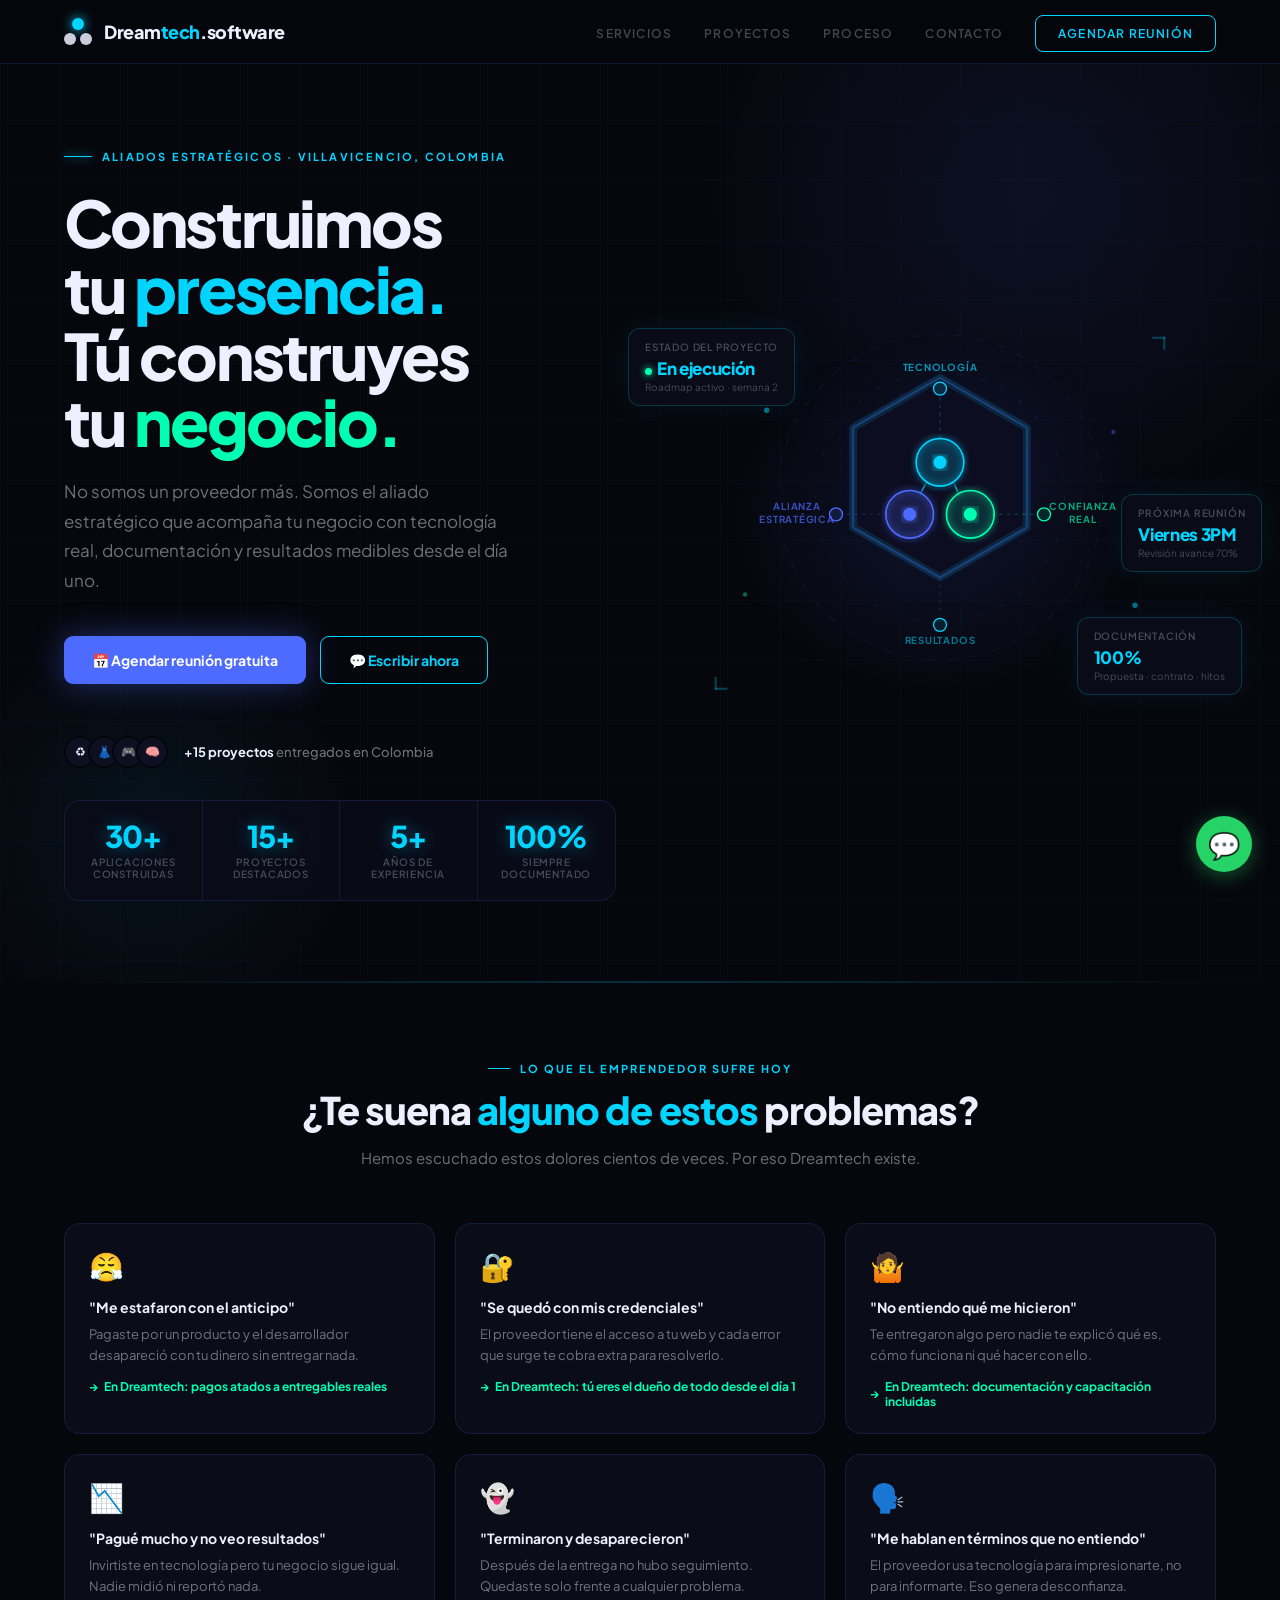
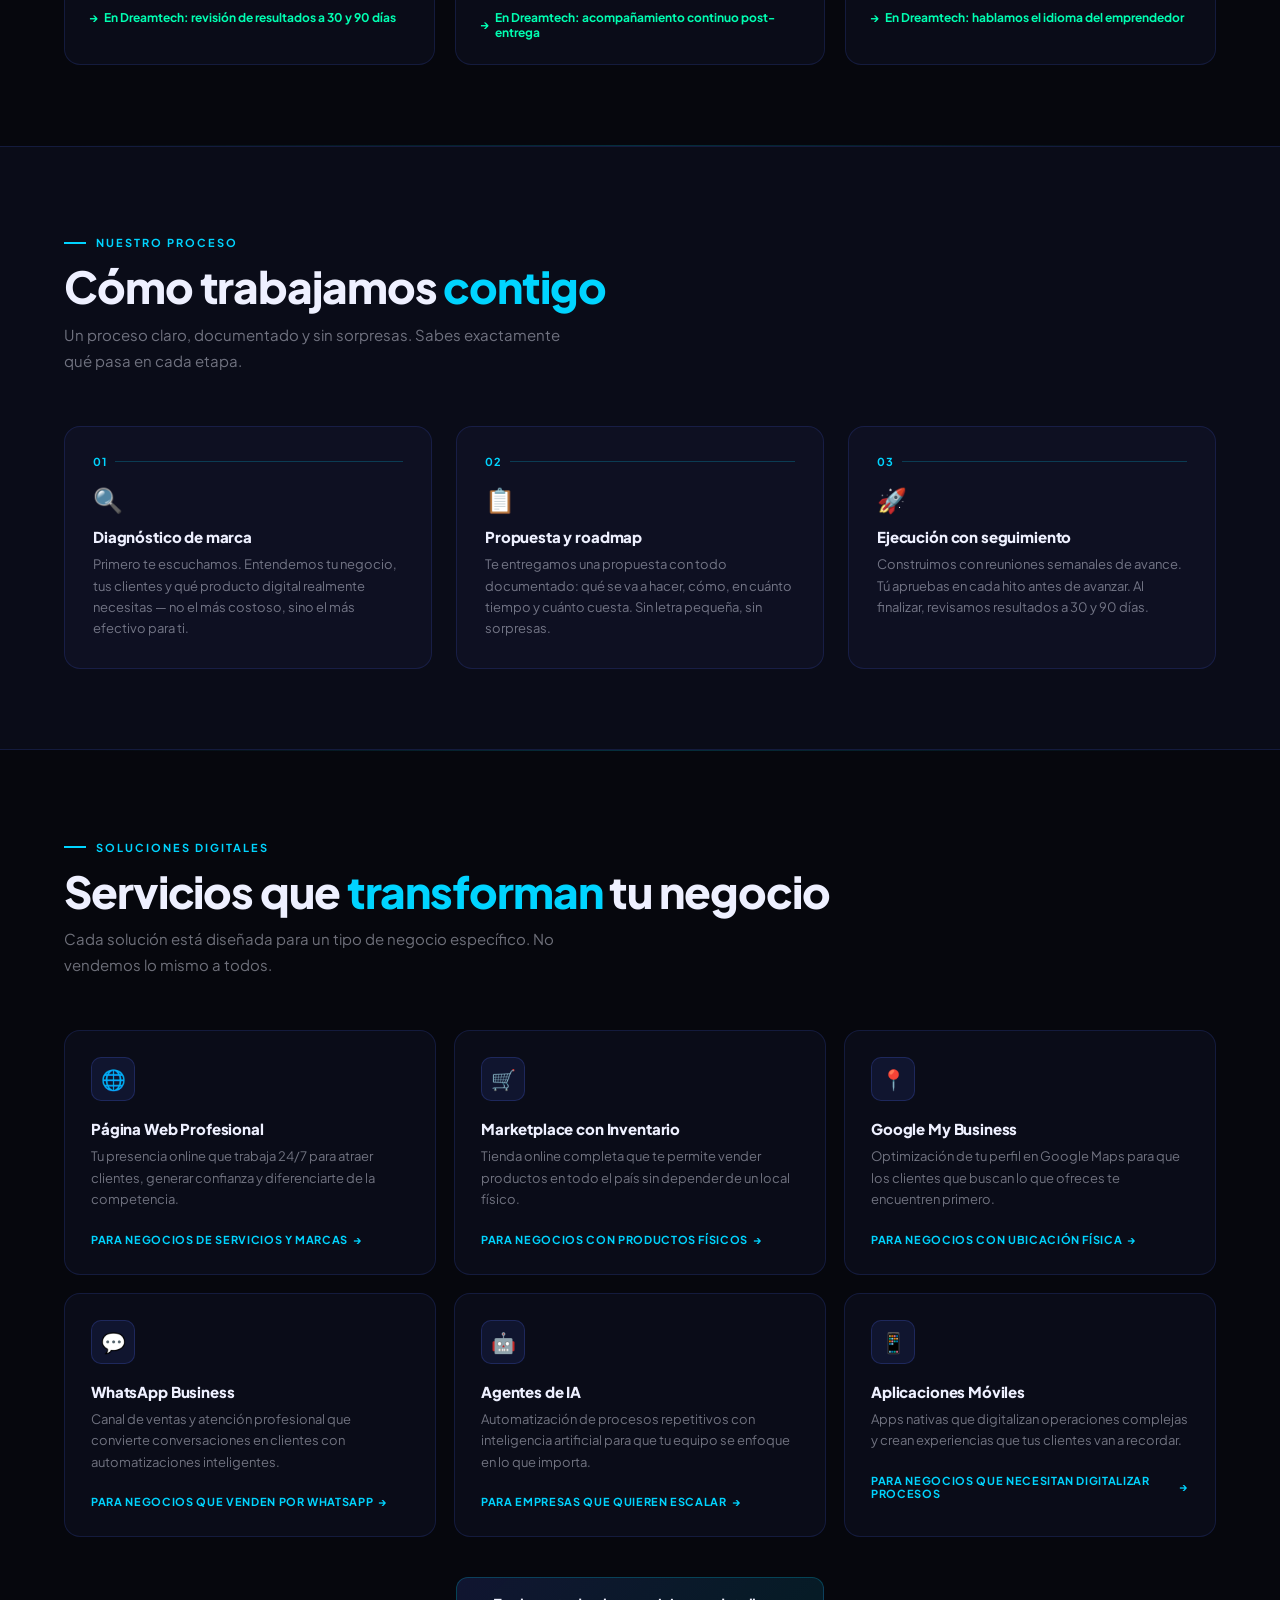
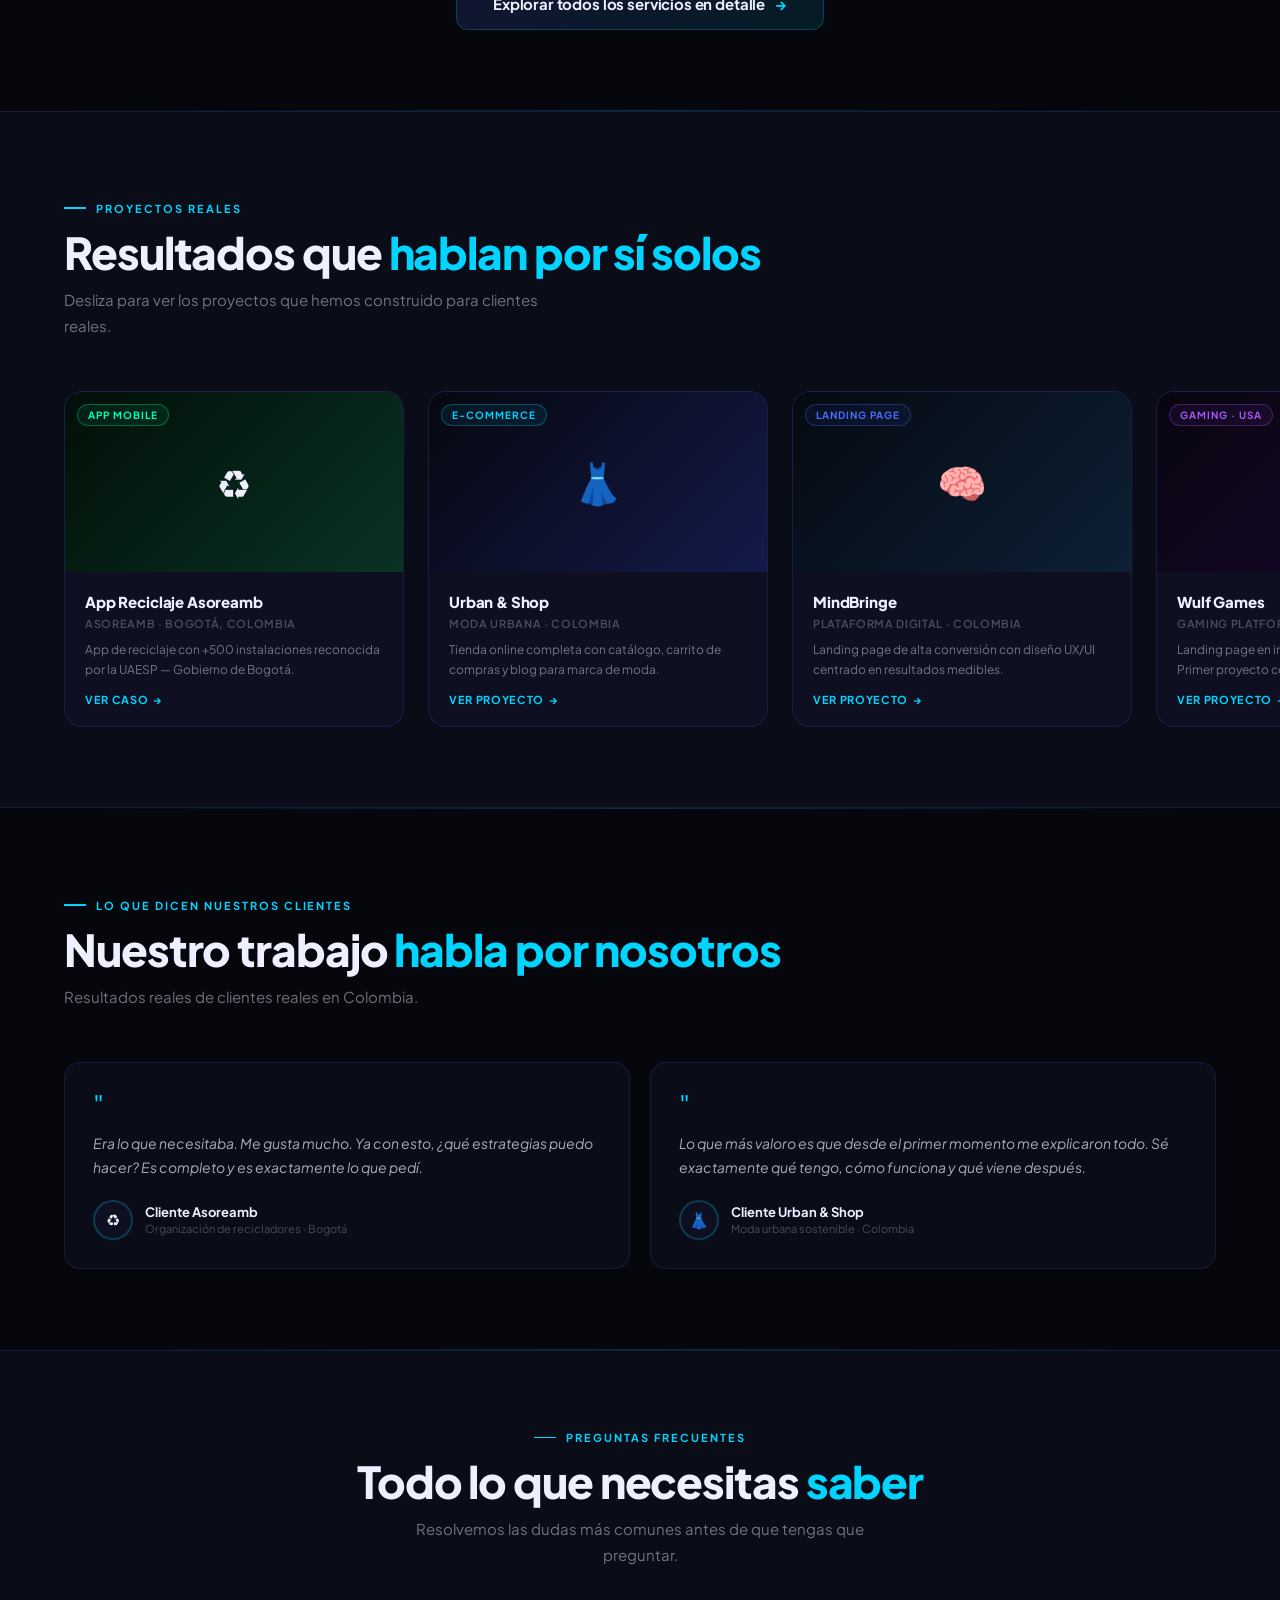
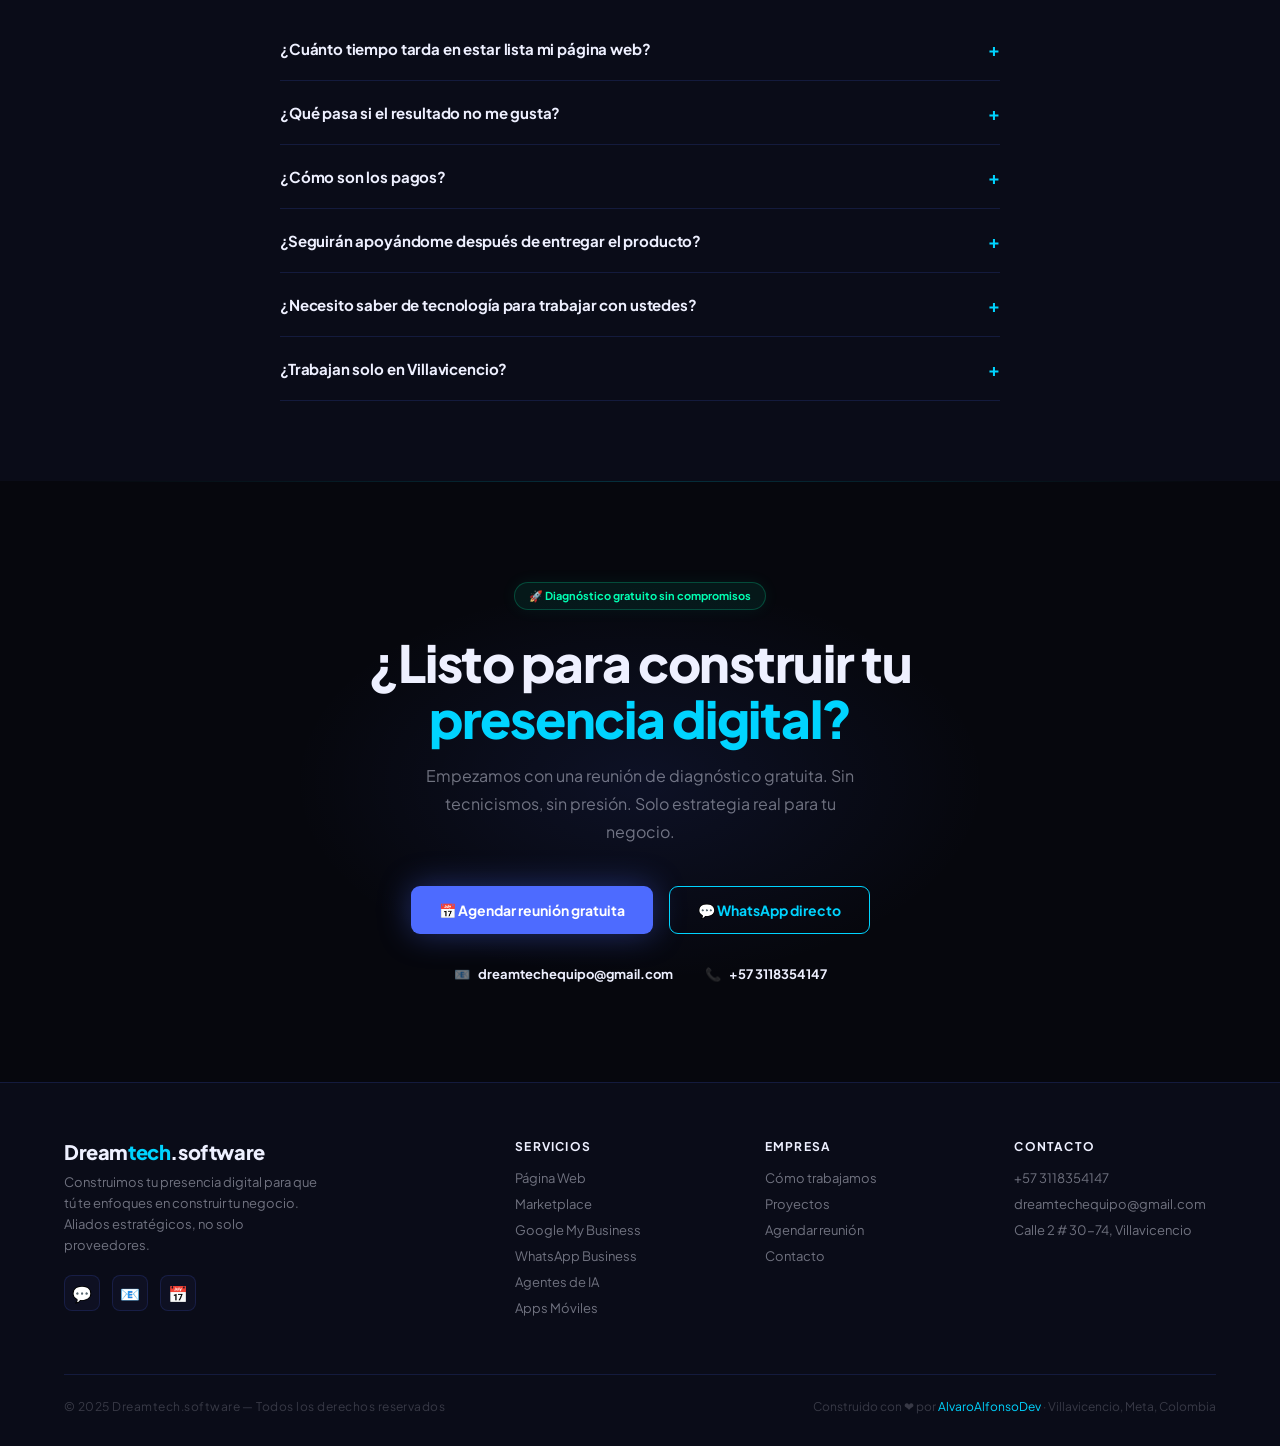
==== index.html @ 70c8c479 "actualizo js" ====
<!DOCTYPE html>
<html lang="es">
<head>
  <script>(function(w,d,s,l,i){w[l]=w[l]||[];w[l].push({'gtm.start':
new Date().getTime(),event:'gtm.js'});var f=d.getElementsByTagName(s)[0],
j=d.createElement(s),dl=l!='dataLayer'?'&l='+l:'';j.async=true;j.src=
'https://www.googletagmanager.com/gtm.js?id='+i+dl;f.parentNode.insertBefore(j,f);
})(window,document,'script','dataLayer','GTM-PSJMBLNF');</script>
<!-- End Google Tag Manager -->
<meta charset="UTF-8">
<meta name="viewport" content="width=device-width, initial-scale=1.0">
<title>Servicios — Dreamtech.software | Soluciones Digitales para Emprendedores</title>
<meta name="description" content="Conoce todos los servicios digitales de Dreamtech.software: páginas web, marketplaces, Google My Business, WhatsApp Business, agentes de IA y apps móviles. Soluciones reales para emprendedores colombianos.">
<meta name="keywords" content="servicios digitales Colombia, página web profesional, marketplace Colombia, Google My Business Villavicencio, WhatsApp Business, agente de inteligencia artificial, app móvil Colombia">
<meta name="robots" content="index, follow">
<link rel="canonical" href="https://Dreamtech.software/servicios">
<link rel="icon" type="image/png" href="/Images/Icono.png">
<link rel="apple-touch-icon" href="/Images/Icono.png">
<script type="application/ld+json">
<meta charset="UTF-8">
<meta name="viewport" content="width=device-width, initial-scale=1.0">
<title>Dreamtech.software — Construimos tu presencia digital. Tú construyes tu negocio.</title>
<meta name="description" content="Dreamtech.software es tu aliado estratégico en tecnología. Construimos páginas web, marketplaces, apps y soluciones digitales para emprendedores colombianos con documentación, seguimiento y resultados reales.">
<meta name="keywords" content="diseño web Villavicencio, agencia digital Colombia, página web emprendedores, marketplace Colombia, Google My Business, WhatsApp Business, desarrollo de software, Dreamtech">
<meta name="author" content="Álvaro Andrés Alfonso Rodríguez — AlvaroAlfonsoDev">
<meta name="robots" content="index, follow">
<meta property="og:title" content="Dreamtech.software Tu aliado digital en Colombia">
<meta property="og:description" content="Construimos presencias digitales reales para emprendedores. Páginas web, marketplaces, apps móviles y más. Con documentación, seguimiento y resultados medibles.">
<meta property="og:type" content="website">
<meta property="og:url" content="https://dreamtech.software">
<meta name="twitter:card" content="summary_large_image">
<link rel="canonical" href="https://dreamtech.spftware">

<!-- Schema.org structured data for AI/SEO -->
<script type="application/ld+json">
{
  "@context": "https://schema.org",
  "@type": "LocalBusiness",
  "name": "Dreamtech.software",
  "description": "Consultora tecnológica especializada en soluciones digitales integrales para emprendedores. Aliados estratégicos que acompañan cada proyecto con documentación, seguimiento y resultados medibles.",
  "url": "https://dreamtech.software",
  "telephone": "+573118354147",
  "email": "dreamtechequipo@gmail.com",
  "address": {
    "@type": "PostalAddress",
    "streetAddress": "Calle 2 # 30-74",
    "addressLocality": "Villavicencio",
    "addressRegion": "Meta",
    "addressCountry": "CO"
  },
  "founder": {
    "@type": "Person",
    "name": "Álvaro Andrés Alfonso Rodríguez",
    "jobTitle": "Founder & Software Engineer",
    "sameAs": "https://github.com/AlvaroAlfonsoDev"
  },
  "serviceArea": {"@type": "Country", "name": "Colombia"},
  "hasOfferCatalog": {
    "@type": "OfferCatalog",
    "name": "Servicios Digitales Dreamtech",
    "itemListElement": [
      {"@type": "Offer", "itemOffered": {"@type": "Service", "name": "Página Web Profesional"}},
      {"@type": "Offer", "itemOffered": {"@type": "Service", "name": "Marketplace con Inventario"}},
      {"@type": "Offer", "itemOffered": {"@type": "Service", "name": "Google My Business"}},
      {"@type": "Offer", "itemOffered": {"@type": "Service", "name": "WhatsApp Business"}},
      {"@type": "Offer", "itemOffered": {"@type": "Service", "name": "Agentes de Inteligencia Artificial"}},
      {"@type": "Offer", "itemOffered": {"@type": "Service", "name": "Aplicaciones Móviles"}}
    ]
  }
}
</script>

<link href="https://fonts.googleapis.com/css2?family=Plus+Jakarta+Sans:wght@300;400;500;600;700;800&display=swap" rel="stylesheet">
<style>
:root {
  --bg: #06070D;
  --bg2: #0A0C18;
  --bg3: #0E1022;
  --blue: #4D6BFF;
  --cyan: #00D4FF;
  --green: #00FFB2;
  --white: #EEF0FF;
  --gray: rgba(238,240,255,0.45);
  --gray2: rgba(238,240,255,0.28);
  --border: rgba(77,107,255,0.16);
  --border-c: rgba(0,212,255,0.22);
}
*,*::before,*::after{box-sizing:border-box;margin:0;padding:0;}
html{scroll-behavior:smooth;}
body{font-family:'Plus Jakarta Sans',sans-serif;background:var(--bg);color:var(--white);overflow-x:hidden;}

/* ── NAV ── */
nav{position:fixed;top:0;left:0;right:0;z-index:200;padding:18px 64px;display:flex;align-items:center;justify-content:space-between;background:rgba(6,7,13,0.92);backdrop-filter:blur(24px);border-bottom:1px solid var(--border);transition:padding 0.3s;}
nav.scrolled{padding:12px 64px;}
.logo{display:flex;align-items:center;gap:12px;text-decoration:none;}
.logo-sym{display:flex;flex-direction:column;align-items:center;gap:3px;}
.ld{width:12px;height:12px;border-radius:50%;}
.ld-t{background:var(--cyan);box-shadow:0 0 12px var(--cyan);}
.ld-r{display:flex;gap:4px;}
.ld-b{background:rgba(238,240,255,0.85);}
.logo-name{font-size:18px;font-weight:800;color:var(--white);letter-spacing:-0.025em;}
.logo-name span{color:var(--cyan);}
.nav-links{display:flex;align-items:center;gap:32px;list-style:none;}
.nav-links a{font-size:12px;font-weight:600;color:var(--gray2);text-decoration:none;letter-spacing:0.1em;text-transform:uppercase;transition:color 0.2s;}
.nav-links a:hover{color:var(--cyan);}
.nav-cta{background:transparent;border:1.5px solid var(--cyan);color:var(--cyan)!important;padding:10px 22px;border-radius:8px;font-weight:700;font-size:12px;letter-spacing:0.06em;transition:background 0.2s,box-shadow 0.2s;}
.nav-cta:hover{background:rgba(0,212,255,0.08)!important;box-shadow:0 0 22px rgba(0,212,255,0.2);}
.nav-mobile{display:none;background:transparent;border:none;cursor:pointer;padding:4px;}
.nav-mobile span{display:block;width:22px;height:2px;background:var(--white);margin:5px 0;transition:all 0.3s;}

/* ── HERO ── */
.hero{min-height:100vh;display:grid;grid-template-columns:1fr 1fr;align-items:center;gap:48px;padding:140px 64px 80px;position:relative;overflow:hidden;}
.hero-grid{position:absolute;inset:0;background-image:linear-gradient(rgba(77,107,255,0.03) 1px,transparent 1px),linear-gradient(90deg,rgba(77,107,255,0.03) 1px,transparent 1px);background-size:60px 60px;pointer-events:none;}
.hero-g1{position:absolute;width:800px;height:800px;background:radial-gradient(circle,rgba(77,107,255,0.09) 0%,transparent 60%);top:-200px;right:-150px;pointer-events:none;}
.hero-g2{position:absolute;width:500px;height:500px;background:radial-gradient(circle,rgba(0,212,255,0.06) 0%,transparent 60%);bottom:-100px;left:-100px;pointer-events:none;}

.hero-left{position:relative;opacity:0;animation:fadeUp 0.8s ease forwards 0.2s;}
.eyebrow{display:inline-flex;align-items:center;gap:10px;font-size:11px;font-weight:700;letter-spacing:0.2em;text-transform:uppercase;color:var(--cyan);margin-bottom:26px;}
.eyebrow::before{content:'';width:28px;height:1.5px;background:var(--cyan);box-shadow:0 0 8px var(--cyan);}
.hero-title{font-size:clamp(40px,5vw,70px);font-weight:800;line-height:1.04;letter-spacing:-0.035em;margin-bottom:22px;}
.hero-title .tc{color:var(--cyan);}
.hero-title .tg{color:var(--green);}
.hero-sub{font-size:17px;font-weight:400;color:var(--gray);line-height:1.75;margin-bottom:40px;max-width:460px;}
.hero-actions{display:flex;gap:14px;margin-bottom:52px;flex-wrap:wrap;}
.btn-p{display:inline-flex;align-items:center;gap:8px;background:var(--blue);color:#fff;font-size:14px;font-weight:700;padding:14px 28px;border-radius:9px;text-decoration:none;box-shadow:0 0 32px rgba(77,107,255,0.38);transition:transform 0.2s,box-shadow 0.2s;}
.btn-p:hover{transform:translateY(-2px);box-shadow:0 0 52px rgba(77,107,255,0.55);}
.btn-g{display:inline-flex;align-items:center;gap:8px;background:transparent;color:var(--cyan);font-size:14px;font-weight:700;padding:14px 28px;border-radius:9px;border:1.5px solid var(--cyan);text-decoration:none;transition:transform 0.2s,background 0.2s,box-shadow 0.2s;}
.btn-g:hover{transform:translateY(-2px);background:rgba(0,212,255,0.07);box-shadow:0 0 28px rgba(0,212,255,0.16);}

.hero-trust{display:flex;align-items:center;gap:16px;opacity:0;animation:fadeUp 0.8s ease forwards 1s;}
.trust-avatars{display:flex;}
.ta{width:32px;height:32px;border-radius:50%;border:2px solid var(--bg);background:var(--bg3);display:flex;align-items:center;justify-content:center;font-size:12px;margin-left:-8px;}
.ta:first-child{margin-left:0;}
.trust-text{font-size:13px;color:var(--gray);font-weight:500;}
.trust-text strong{color:var(--white);font-weight:700;}

/* HERO VISUAL */
.hero-right{position:relative;opacity:0;animation:fadeUp 0.8s ease forwards 0.5s;display:flex;align-items:center;justify-content:center;}
.hv-wrap{position:relative;width:100%;max-width:520px;}
.hv-svg{width:100%;height:auto;}

/* Float cards */
.fc{position:absolute;background:rgba(10,12,24,0.95);border:1px solid var(--border-c);border-radius:12px;padding:12px 16px;backdrop-filter:blur(16px);box-shadow:0 0 30px rgba(0,212,255,0.07);}
.fc1{top:6%;left:-10%;animation:floatY 4s ease-in-out infinite;}
.fc2{bottom:10%;right:-8%;animation:floatY 4s ease-in-out infinite 2s;}
.fc3{top:44%;right:-12%;animation:floatY 3.5s ease-in-out infinite 1s;}
.fc-lbl{font-size:10px;font-weight:600;color:var(--gray2);letter-spacing:0.08em;text-transform:uppercase;margin-bottom:4px;}
.fc-val{font-size:17px;font-weight:800;color:var(--cyan);letter-spacing:-0.02em;}
.fc-sub{font-size:10px;color:var(--gray2);margin-top:2px;}
.fc-dot{width:7px;height:7px;border-radius:50%;background:var(--green);box-shadow:0 0 7px var(--green);display:inline-block;margin-right:5px;}

/* STATS */
.hero-stats{display:grid;grid-template-columns:repeat(4,1fr);gap:0;border:1px solid var(--border);border-radius:16px;background:rgba(10,12,24,0.9);backdrop-filter:blur(12px);overflow:hidden;opacity:0;animation:fadeUp 0.8s ease forwards 0.9s;margin-top:0;}
.stat{padding:20px 16px;border-right:1px solid var(--border);text-align:center;}
.stat:last-child{border-right:none;}
.stat-n{font-size:30px;font-weight:800;color:var(--cyan);line-height:1;text-shadow:0 0 18px rgba(0,212,255,0.42);letter-spacing:-0.03em;}
.stat-l{font-size:10px;font-weight:600;color:var(--gray2);text-transform:uppercase;letter-spacing:0.08em;margin-top:5px;}

/* ── PAIN SECTION ── */
.pain-sec{padding:80px 64px;position:relative;}
.pain-sec::before{content:'';position:absolute;left:0;right:0;top:0;height:1px;background:linear-gradient(90deg,transparent,rgba(0,212,255,0.2),transparent);}
.pain-title{font-size:clamp(22px,3vw,38px);font-weight:800;letter-spacing:-0.025em;line-height:1.1;margin-bottom:14px;text-align:center;}
.pain-title span{color:var(--cyan);}
.pain-sub{font-size:15px;color:var(--gray);text-align:center;max-width:560px;margin:0 auto 52px;line-height:1.75;}
.pain-grid{display:grid;grid-template-columns:repeat(3,1fr);gap:20px;}
.pain-card{background:var(--bg2);border:1px solid var(--border);border-radius:16px;padding:24px;position:relative;overflow:hidden;transition:border-color 0.3s,transform 0.2s;}
.pain-card:hover{border-color:rgba(0,212,255,0.3);transform:translateY(-3px);}
.pain-card::before{content:'';position:absolute;top:0;left:0;right:0;height:2px;background:linear-gradient(90deg,transparent,var(--cyan),transparent);opacity:0;transition:opacity 0.3s;}
.pain-card:hover::before{opacity:1;}
.pain-icon{font-size:28px;margin-bottom:14px;}
.pain-card-title{font-size:14px;font-weight:700;color:var(--white);margin-bottom:8px;}
.pain-card-desc{font-size:13px;color:var(--gray);line-height:1.65;}
.pain-card-fix{font-size:12px;font-weight:700;color:var(--green);margin-top:12px;display:flex;align-items:center;gap:6px;}
.pain-card-fix::before{content:'→';}

/* ── HOW WE WORK ── */
.how-sec{padding:80px 64px;background:var(--bg2);border-top:1px solid var(--border);border-bottom:1px solid var(--border);}
.sec-eyebrow{display:inline-flex;align-items:center;gap:10px;font-size:11px;font-weight:700;letter-spacing:0.18em;text-transform:uppercase;color:var(--cyan);margin-bottom:14px;}
.sec-eyebrow::before{content:'';width:22px;height:1.5px;background:var(--cyan);}
.sec-title{font-size:clamp(24px,3.5vw,44px);font-weight:800;letter-spacing:-0.025em;line-height:1.05;margin-bottom:12px;}
.sec-title span{color:var(--cyan);}
.sec-desc{font-size:15px;font-weight:400;color:var(--gray);max-width:500px;line-height:1.75;margin-bottom:52px;}
.steps{display:grid;grid-template-columns:repeat(3,1fr);gap:24px;}
.step{position:relative;padding:28px;background:var(--bg3);border:1px solid var(--border);border-radius:16px;transition:border-color 0.3s,transform 0.2s;}
.step:hover{border-color:var(--border-c);transform:translateY(-3px);}
.step-num{font-size:11px;font-weight:700;color:var(--cyan);letter-spacing:0.1em;margin-bottom:16px;display:flex;align-items:center;gap:8px;}
.step-num::after{content:'';flex:1;height:1px;background:var(--border-c);}
.step-icon{font-size:24px;margin-bottom:12px;}
.step-title{font-size:15px;font-weight:800;color:var(--white);margin-bottom:8px;letter-spacing:-0.01em;}
.step-desc{font-size:13px;color:var(--gray);line-height:1.65;}
.step-connector{display:none;}

/* ── SERVICES PREVIEW ── */
.svc-sec{padding:80px 64px;}
.svc-grid{display:grid;grid-template-columns:repeat(3,1fr);gap:18px;margin-bottom:40px;}
.svc-card{background:var(--bg2);border:1px solid var(--border);border-radius:16px;padding:26px;transition:border-color 0.3s,box-shadow 0.3s,transform 0.2s;position:relative;overflow:hidden;cursor:pointer;}
.svc-card::before{content:'';position:absolute;top:0;left:0;right:0;height:2px;background:linear-gradient(90deg,transparent,var(--cyan),transparent);opacity:0;transition:opacity 0.3s;}
.svc-card:hover{border-color:rgba(0,212,255,0.28);box-shadow:0 0 36px rgba(0,212,255,0.05);transform:translateY(-4px);}
.svc-card:hover::before{opacity:1;}
.svc-icon{width:44px;height:44px;background:rgba(77,107,255,0.1);border:1px solid rgba(77,107,255,0.22);border-radius:10px;display:flex;align-items:center;justify-content:center;font-size:20px;margin-bottom:18px;}
.svc-name{font-size:15px;font-weight:800;color:var(--white);margin-bottom:8px;letter-spacing:-0.01em;}
.svc-desc{font-size:13px;font-weight:400;color:var(--gray);line-height:1.65;margin-bottom:16px;}
.svc-tag{display:inline-flex;align-items:center;gap:5px;font-size:11px;font-weight:700;color:var(--cyan);letter-spacing:0.06em;text-transform:uppercase;}
.svc-tag::after{content:'→';}
.svc-cta-wrap{text-align:center;margin-top:8px;}
.btn-svc-more{display:inline-flex;align-items:center;gap:10px;background:linear-gradient(135deg,rgba(77,107,255,0.15),rgba(0,212,255,0.1));border:1px solid var(--border-c);color:var(--white);font-size:15px;font-weight:700;padding:16px 36px;border-radius:12px;text-decoration:none;transition:transform 0.2s,box-shadow 0.2s,background 0.2s;letter-spacing:-0.01em;}
.btn-svc-more:hover{transform:translateY(-2px);box-shadow:0 0 40px rgba(0,212,255,0.15);background:linear-gradient(135deg,rgba(77,107,255,0.25),rgba(0,212,255,0.18));}
.btn-svc-more span{color:var(--cyan);}

/* ── PROJECTS SLIDER ── */
.proj-sec{padding:80px 64px;overflow:hidden;background:var(--bg2);border-top:1px solid var(--border);border-bottom:1px solid var(--border);}
.slider-wrap{position:relative;overflow:hidden;margin:0 -64px;padding:0 64px;}
.slider-track{display:flex;gap:24px;animation:slide 30s linear infinite;}
.slider-track:hover{animation-play-state:paused;}
.proj-card{flex:0 0 340px;background:var(--bg3);border:1px solid var(--border);border-radius:18px;overflow:hidden;transition:border-color 0.3s,box-shadow 0.3s,transform 0.2s;}
.proj-card:hover{border-color:var(--border-c);box-shadow:0 0 40px rgba(0,212,255,0.06);transform:translateY(-4px);}
.pc-visual{height:180px;display:flex;align-items:center;justify-content:center;padding:24px;position:relative;overflow:hidden;}
.pc-label{position:absolute;top:12px;left:12px;font-size:10px;font-weight:700;letter-spacing:0.1em;text-transform:uppercase;padding:4px 10px;border-radius:20px;border:1px solid;backdrop-filter:blur(8px);}
.pc-body{padding:20px;}
.pc-title{font-size:15px;font-weight:800;color:var(--white);margin-bottom:6px;letter-spacing:-0.01em;}
.pc-client{font-size:11px;font-weight:600;color:var(--gray2);letter-spacing:0.06em;text-transform:uppercase;margin-bottom:10px;}
.pc-desc{font-size:12px;color:var(--gray);line-height:1.6;margin-bottom:14px;}
.pc-link{font-size:11px;font-weight:700;color:var(--cyan);text-decoration:none;letter-spacing:0.06em;text-transform:uppercase;display:flex;align-items:center;gap:5px;}
.pc-link::after{content:'→';}

/* ── TESTIMONIALS ── */
.testi-sec{padding:80px 64px;}
.testi-grid{display:grid;grid-template-columns:repeat(2,1fr);gap:20px;}
.testi-card{background:var(--bg2);border:1px solid var(--border);border-radius:16px;padding:28px;transition:border-color 0.3s;}
.testi-card:hover{border-color:var(--border-c);}
.testi-quote{font-size:28px;color:var(--cyan);margin-bottom:12px;line-height:1;}
.testi-text{font-size:14px;color:rgba(238,240,255,0.7);line-height:1.75;margin-bottom:20px;font-style:italic;}
.testi-author{display:flex;align-items:center;gap:12px;}
.testi-avatar{width:40px;height:40px;border-radius:50%;background:var(--bg3);border:2px solid var(--border-c);display:flex;align-items:center;justify-content:center;font-size:16px;}
.testi-name{font-size:13px;font-weight:700;color:var(--white);}
.testi-role{font-size:11px;color:var(--gray2);margin-top:2px;}

/* ── FAQ ── */
.faq-sec{padding:80px 64px;background:var(--bg2);border-top:1px solid var(--border);}
.faq-list{max-width:720px;margin:0 auto;}
.faq-item{border-bottom:1px solid var(--border);padding:20px 0;}
.faq-q{font-size:15px;font-weight:700;color:var(--white);cursor:pointer;display:flex;justify-content:space-between;align-items:center;gap:16px;letter-spacing:-0.01em;}
.faq-q .faq-icon{font-size:18px;color:var(--cyan);transition:transform 0.3s;flex-shrink:0;}
.faq-a{font-size:14px;color:var(--gray);line-height:1.75;max-height:0;overflow:hidden;transition:max-height 0.4s ease,padding 0.3s;}
.faq-item.open .faq-a{max-height:200px;padding-top:12px;}
.faq-item.open .faq-icon{transform:rotate(45deg);}

/* ── CTA FINAL ── */
.cta-sec{padding:100px 64px;text-align:center;position:relative;overflow:hidden;}
.cta-glow{position:absolute;width:700px;height:400px;background:radial-gradient(ellipse,rgba(77,107,255,0.1) 0%,transparent 70%);top:50%;left:50%;transform:translate(-50%,-50%);pointer-events:none;}
.cta-badge{display:inline-flex;align-items:center;gap:8px;background:rgba(0,255,178,0.07);border:1px solid rgba(0,255,178,0.22);color:var(--green);font-size:11px;font-weight:700;padding:6px 14px;border-radius:20px;margin-bottom:24px;box-shadow:0 0 16px rgba(0,255,178,0.07);}
.cta-title{font-size:clamp(26px,4vw,52px);font-weight:800;line-height:1.1;letter-spacing:-0.025em;color:var(--white);margin-bottom:16px;position:relative;}
.cta-title span{color:var(--cyan);}
.cta-sub{font-size:16px;font-weight:400;color:var(--gray);margin-bottom:40px;max-width:460px;margin-left:auto;margin-right:auto;line-height:1.75;position:relative;}
.cta-btns{display:flex;gap:16px;justify-content:center;flex-wrap:wrap;position:relative;margin-bottom:32px;}
.cta-contact-alts{display:flex;align-items:center;justify-content:center;gap:32px;flex-wrap:wrap;}
.cca{display:flex;align-items:center;gap:8px;font-size:13px;color:var(--gray);text-decoration:none;font-weight:500;transition:color 0.2s;}
.cca:hover{color:var(--cyan);}
.cca span{font-weight:700;color:var(--white);}

/* ── FOOTER ── */
footer{background:var(--bg2);border-top:1px solid var(--border);padding:56px 64px 32px;}
.footer-main{display:grid;grid-template-columns:2fr 1fr 1fr 1fr;gap:48px;margin-bottom:48px;}
.footer-brand-name{font-size:20px;font-weight:800;color:var(--white);letter-spacing:-0.02em;margin-bottom:8px;}
.footer-brand-name span{color:var(--cyan);}
.footer-tagline{font-size:13px;color:var(--gray);line-height:1.6;max-width:260px;margin-bottom:20px;}
.footer-social{display:flex;gap:12px;}
.fsoc{width:36px;height:36px;border-radius:8px;background:var(--bg3);border:1px solid var(--border);display:flex;align-items:center;justify-content:center;font-size:16px;text-decoration:none;transition:border-color 0.2s,box-shadow 0.2s;}
.fsoc:hover{border-color:var(--border-c);box-shadow:0 0 16px rgba(0,212,255,0.1);}
.footer-col-title{font-size:12px;font-weight:700;color:var(--white);letter-spacing:0.1em;text-transform:uppercase;margin-bottom:16px;}
.footer-col a{display:block;font-size:13px;color:var(--gray);text-decoration:none;margin-bottom:10px;transition:color 0.2s;}
.footer-col a:hover{color:var(--cyan);}
.footer-bottom{border-top:1px solid var(--border);padding-top:24px;display:flex;justify-content:space-between;align-items:center;flex-wrap:wrap;gap:12px;}
.footer-copy{font-size:12px;color:rgba(238,240,255,0.2);letter-spacing:0.04em;}
.footer-made{font-size:12px;color:rgba(238,240,255,0.2);}
.footer-made span{color:var(--cyan);}

/* ── DIVIDER ── */
.gdiv{height:1px;background:linear-gradient(90deg,transparent,rgba(0,212,255,0.2),transparent);margin:0 64px;}

/* ── WA FLOAT ── */
.wa-float{position:fixed;bottom:28px;right:28px;z-index:300;width:56px;height:56px;background:#25D366;border-radius:50%;display:flex;align-items:center;justify-content:center;font-size:26px;text-decoration:none;box-shadow:0 4px 20px rgba(37,211,102,0.4);transition:transform 0.2s,box-shadow 0.2s;animation:floatY 3s ease-in-out infinite;}
.wa-float:hover{transform:scale(1.1);box-shadow:0 6px 30px rgba(37,211,102,0.6);}

/* ── ANIMATIONS ── */
@keyframes fadeUp{from{opacity:0;transform:translateY(22px);}to{opacity:1;transform:translateY(0);}}
@keyframes floatY{0%,100%{transform:translateY(0);}50%{transform:translateY(-10px);}}
@keyframes slide{0%{transform:translateX(0);}100%{transform:translateX(calc(-340px * 4 - 24px * 4));}}
@keyframes rotate-slow{from{transform:rotate(0deg);}to{transform:rotate(360deg);}}
@keyframes pulse{0%,100%{opacity:0.4;transform:scale(1);}50%{opacity:0.8;transform:scale(1.05);}}

.reveal{opacity:0;transform:translateY(28px);transition:opacity 0.7s ease,transform 0.7s ease;}
.reveal.visible{opacity:1;transform:translateY(0);}

/* ── MOBILE ── */
@media(max-width:1000px){
  nav{padding:16px 20px;}
  .nav-links{display:none;}
  .nav-mobile{display:block;}
  .hero{grid-template-columns:1fr;padding:110px 20px 60px;gap:40px;}
  .hero-right{display:none;}
  .hero-stats{grid-template-columns:repeat(2,1fr);}
  .pain-grid,.steps,.svc-grid{grid-template-columns:1fr;}
  .testi-grid{grid-template-columns:1fr;}
  .footer-main{grid-template-columns:1fr 1fr;}
  .pain-sec,.how-sec,.svc-sec,.proj-sec,.testi-sec,.faq-sec,.cta-sec{padding:60px 20px;}
  .gdiv{margin:0 20px;}
  .slider-wrap{margin:0 -20px;padding:0 20px;}
  footer{padding:48px 20px 24px;}
  .footer-bottom{flex-direction:column;text-align:center;}
}
</style>
</head>
<body>
   <!-- Google Tag Manager (noscript) -->
<noscript><iframe src="https://www.googletagmanager.com/ns.html?id=GTM-PSJMBLNF"
height="0" width="0" style="display:none;visibility:hidden"></iframe></noscript>
<!-- End Google Tag Manager (noscript) -->

<!-- WA FLOAT -->
<a href="https://wa.link/v4dh9e" target="_blank" class="wa-float" aria-label="Contactar por WhatsApp">💬</a>

<!-- NAV -->
<nav id="nav">
  <a href="#" class="logo">
    <div class="logo-sym">
      <div class="ld ld-t"></div>
      <div class="ld-r"><div class="ld ld-b"></div><div class="ld ld-b"></div></div>
    </div>
    <div class="logo-name">Dream<span>tech</span>.software</div>
  </a>
  <ul class="nav-links">
    <li><a href="#servicios">Servicios</a></li>
    <li><a href="#proyectos">Proyectos</a></li>
    <li><a href="#proceso">Proceso</a></li>
    <li><a href="#contacto">Contacto</a></li>
    <li><a href="https://calendar.app.google/cgQQn2X2xicdRBaF7" target="_blank" class="nav-cta">AGENDAR REUNIÓN</a></li>
  </ul>
  <button class="nav-mobile" id="navMobile" aria-label="Menú">
    <span></span><span></span><span></span>
  </button>
</nav>

<!-- HERO -->
<section class="hero" id="inicio">
  <div class="hero-grid"></div>
  <div class="hero-g1"></div>
  <div class="hero-g2"></div>

  <div class="hero-left">
    <div class="eyebrow">Aliados estratégicos · Villavicencio, Colombia</div>
    <h1 class="hero-title">
      Construimos<br>
      tu <span class="tc">presencia.</span><br>
      Tú construyes<br>
      tu <span class="tg">negocio.</span>
    </h1>
    <p class="hero-sub">No somos un proveedor más. Somos el aliado estratégico que acompaña tu negocio con tecnología real, documentación y resultados medibles desde el día uno.</p>
    <div class="hero-actions">
      <a href="https://calendar.app.google/cgQQn2X2xicdRBaF7" target="_blank" class="btn-p">📅 Agendar reunión gratuita</a>
      <a href="https://wa.link/v4dh9e" target="_blank" class="btn-g">💬 Escribir ahora</a>
    </div>
    <div class="hero-trust">
      <div class="trust-avatars">
        <div class="ta">♻</div>
        <div class="ta">👗</div>
        <div class="ta">🎮</div>
        <div class="ta">🧠</div>
      </div>
      <div class="trust-text"><strong>+15 proyectos</strong> entregados en Colombia</div>
    </div>
    <div class="hero-stats" id="stats" style="margin-top:32px;">
      <div class="stat"><div class="stat-n" data-target="30" data-suffix="+">0+</div><div class="stat-l">Aplicaciones<br>construidas</div></div>
      <div class="stat"><div class="stat-n" data-target="15" data-suffix="+">0+</div><div class="stat-l">Proyectos<br>destacados</div></div>
      <div class="stat"><div class="stat-n" data-target="5" data-suffix="+">0+</div><div class="stat-l">Años de<br>experiencia</div></div>
      <div class="stat"><div class="stat-n" data-target="100" data-suffix="%">0%</div><div class="stat-l">Siempre<br>documentado</div></div>
    </div>
  </div>

  <!-- HERO VISUAL -->
  <div class="hero-right">
    <div class="hv-wrap">
      <svg class="hv-svg" viewBox="0 0 480 400" fill="none" xmlns="http://www.w3.org/2000/svg">
        <defs>
          <radialGradient id="bg1" cx="50%" cy="50%" r="50%"><stop offset="0%" stop-color="#4D6BFF" stop-opacity="0.12"/><stop offset="100%" stop-color="#4D6BFF" stop-opacity="0"/></radialGradient>
          <filter id="g1"><feGaussianBlur stdDeviation="3" result="b"/><feMerge><feMergeNode in="b"/><feMergeNode in="SourceGraphic"/></feMerge></filter>
          <filter id="g2"><feGaussianBlur stdDeviation="6" result="b"/><feMerge><feMergeNode in="b"/><feMergeNode in="SourceGraphic"/></feMerge></filter>
          <linearGradient id="lg1" x1="0%" y1="0%" x2="100%" y2="0%"><stop offset="0%" stop-color="#00D4FF" stop-opacity="0"/><stop offset="50%" stop-color="#00D4FF" stop-opacity="0.8"/><stop offset="100%" stop-color="#00FFB2" stop-opacity="0"/></linearGradient>
          <linearGradient id="lg2" x1="0%" y1="0%" x2="100%" y2="100%"><stop offset="0%" stop-color="#4D6BFF" stop-opacity="0"/><stop offset="50%" stop-color="#4D6BFF" stop-opacity="0.6"/><stop offset="100%" stop-color="#00D4FF" stop-opacity="0"/></linearGradient>
        </defs>
        <ellipse cx="240" cy="200" rx="200" ry="170" fill="url(#bg1)"/>
        <g style="transform-origin:240px 180px;animation:rotate-slow 18s linear infinite;"><circle cx="240" cy="180" r="150" stroke="rgba(77,107,255,0.1)" stroke-width="1" fill="none" stroke-dasharray="8 12"/></g>
        <g style="transform-origin:240px 180px;animation:rotate-slow 12s linear infinite reverse;"><circle cx="240" cy="180" r="115" stroke="rgba(0,212,255,0.08)" stroke-width="1" fill="none" stroke-dasharray="4 16"/></g>
        <polygon points="240,70 320,116 320,208 240,254 160,208 160,116" fill="rgba(13,15,32,0.95)" stroke="rgba(77,107,255,0.32)" stroke-width="1.5" filter="url(#g1)"/>
        <polygon points="240,70 320,116 320,208 240,254 160,208 160,116" fill="none" stroke="rgba(0,212,255,0.12)" stroke-width="7"/>
        <circle cx="240" cy="148" r="22" fill="rgba(0,212,255,0.1)" stroke="#00D4FF" stroke-width="1.5" filter="url(#g1)"/>
        <circle cx="212" cy="196" r="22" fill="rgba(77,107,255,0.1)" stroke="#4D6BFF" stroke-width="1.5" filter="url(#g1)"/>
        <circle cx="268" cy="196" r="22" fill="rgba(0,255,178,0.08)" stroke="#00FFB2" stroke-width="1.5" filter="url(#g1)"/>
        <line x1="228" y1="166" x2="221" y2="178" stroke="url(#lg1)" stroke-width="1.5"/>
        <line x1="252" y1="166" x2="258" y2="178" stroke="url(#lg1)" stroke-width="1.5"/>
        <line x1="234" y1="196" x2="246" y2="196" stroke="url(#lg2)" stroke-width="1.5"/>
        <circle cx="240" cy="148" r="6" fill="#00D4FF" filter="url(#g2)"/>
        <circle cx="212" cy="196" r="6" fill="#4D6BFF" filter="url(#g2)"/>
        <circle cx="268" cy="196" r="6" fill="#00FFB2" filter="url(#g2)"/>
        <line x1="240" y1="126" x2="240" y2="88" stroke="rgba(0,212,255,0.28)" stroke-width="1" stroke-dasharray="3 4"/>
        <circle cx="240" cy="80" r="6" fill="rgba(0,212,255,0.14)" stroke="#00D4FF" stroke-width="1.2"/>
        <text x="240" y="64" fill="rgba(0,212,255,0.7)" font-size="9" font-weight="700" text-anchor="middle" letter-spacing="0.08em" font-family="Plus Jakarta Sans,sans-serif">TECNOLOGÍA</text>
        <line x1="192" y1="196" x2="152" y2="196" stroke="rgba(77,107,255,0.28)" stroke-width="1" stroke-dasharray="3 4"/>
        <circle cx="144" cy="196" r="6" fill="rgba(77,107,255,0.14)" stroke="#4D6BFF" stroke-width="1.2"/>
        <text x="108" y="192" fill="rgba(77,107,255,0.7)" font-size="9" font-weight="700" text-anchor="middle" letter-spacing="0.08em" font-family="Plus Jakarta Sans,sans-serif">ALIANZA</text>
        <text x="108" y="204" fill="rgba(77,107,255,0.7)" font-size="9" font-weight="700" text-anchor="middle" letter-spacing="0.08em" font-family="Plus Jakarta Sans,sans-serif">ESTRATÉGICA</text>
        <line x1="288" y1="196" x2="328" y2="196" stroke="rgba(0,255,178,0.28)" stroke-width="1" stroke-dasharray="3 4"/>
        <circle cx="336" cy="196" r="6" fill="rgba(0,255,178,0.1)" stroke="#00FFB2" stroke-width="1.2"/>
        <text x="372" y="192" fill="rgba(0,255,178,0.65)" font-size="9" font-weight="700" text-anchor="middle" letter-spacing="0.08em" font-family="Plus Jakarta Sans,sans-serif">CONFIANZA</text>
        <text x="372" y="204" fill="rgba(0,255,178,0.65)" font-size="9" font-weight="700" text-anchor="middle" letter-spacing="0.08em" font-family="Plus Jakarta Sans,sans-serif">REAL</text>
        <line x1="240" y1="254" x2="240" y2="290" stroke="rgba(0,212,255,0.18)" stroke-width="1" stroke-dasharray="3 4"/>
        <circle cx="240" cy="298" r="6" fill="rgba(0,212,255,0.08)" stroke="#00D4FF" stroke-width="1.2"/>
        <text x="240" y="316" fill="rgba(0,212,255,0.55)" font-size="9" font-weight="700" text-anchor="middle" letter-spacing="0.08em" font-family="Plus Jakarta Sans,sans-serif">RESULTADOS</text>
        <circle cx="80" cy="100" r="2.5" fill="#00D4FF" opacity="0.5" style="animation:pulse 3s ease-in-out infinite;"/>
        <circle cx="400" cy="120" r="2" fill="#4D6BFF" opacity="0.4" style="animation:pulse 3.5s ease-in-out infinite 1s;"/>
        <circle cx="60" cy="270" r="2" fill="#00FFB2" opacity="0.4" style="animation:pulse 4s ease-in-out infinite 0.5s;"/>
        <circle cx="420" cy="280" r="2.5" fill="#00D4FF" opacity="0.5" style="animation:pulse 2.8s ease-in-out infinite 1.5s;"/>
        <rect x="32" y="32" width="12" height="2" fill="rgba(0,212,255,0.28)"/>
        <rect x="32" y="32" width="2" height="12" fill="rgba(0,212,255,0.28)"/>
        <rect x="436" y="32" width="12" height="2" fill="rgba(0,212,255,0.28)"/>
        <rect x="446" y="32" width="2" height="12" fill="rgba(0,212,255,0.28)"/>
        <rect x="32" y="356" width="12" height="2" fill="rgba(0,212,255,0.28)"/>
        <rect x="32" y="346" width="2" height="12" fill="rgba(0,212,255,0.28)"/>
        <rect x="436" y="356" width="12" height="2" fill="rgba(0,212,255,0.28)"/>
        <rect x="446" y="346" width="2" height="12" fill="rgba(0,212,255,0.28)"/>
      </svg>
      <div class="fc fc1"><div class="fc-lbl">Estado del proyecto</div><div class="fc-val"><span class="fc-dot"></span>En ejecución</div><div class="fc-sub">Roadmap activo · semana 2</div></div>
      <div class="fc fc2"><div class="fc-lbl">Documentación</div><div class="fc-val">100%</div><div class="fc-sub">Propuesta · contrato · hitos</div></div>
      <div class="fc fc3"><div class="fc-lbl">Próxima reunión</div><div class="fc-val">Viernes 3PM</div><div class="fc-sub">Revisión avance 70%</div></div>
    </div>
  </div>
</section>

<!-- PAIN SECTION -->
<div class="gdiv"></div>
<section class="pain-sec reveal" id="dolor">
  <div class="sec-eyebrow" style="display:flex;justify-content:center;margin-bottom:14px;">Lo que el emprendedor sufre hoy</div>
  <h2 class="pain-title">¿Te suena <span>alguno de estos</span> problemas?</h2>
  <p class="pain-sub">Hemos escuchado estos dolores cientos de veces. Por eso Dreamtech existe.</p>
  <div class="pain-grid">
    <div class="pain-card"><div class="pain-icon">😤</div><div class="pain-card-title">"Me estafaron con el anticipo"</div><div class="pain-card-desc">Pagaste por un producto y el desarrollador desapareció con tu dinero sin entregar nada.</div><div class="pain-card-fix">En Dreamtech: pagos atados a entregables reales</div></div>
    <div class="pain-card"><div class="pain-icon">🔐</div><div class="pain-card-title">"Se quedó con mis credenciales"</div><div class="pain-card-desc">El proveedor tiene el acceso a tu web y cada error que surge te cobra extra para resolverlo.</div><div class="pain-card-fix">En Dreamtech: tú eres el dueño de todo desde el día 1</div></div>
    <div class="pain-card"><div class="pain-icon">🤷</div><div class="pain-card-title">"No entiendo qué me hicieron"</div><div class="pain-card-desc">Te entregaron algo pero nadie te explicó qué es, cómo funciona ni qué hacer con ello.</div><div class="pain-card-fix">En Dreamtech: documentación y capacitación incluidas</div></div>
    <div class="pain-card"><div class="pain-icon">📉</div><div class="pain-card-title">"Pagué mucho y no veo resultados"</div><div class="pain-card-desc">Invirtiste en tecnología pero tu negocio sigue igual. Nadie midió ni reportó nada.</div><div class="pain-card-fix">En Dreamtech: revisión de resultados a 30 y 90 días</div></div>
    <div class="pain-card"><div class="pain-icon">👻</div><div class="pain-card-title">"Terminaron y desaparecieron"</div><div class="pain-card-desc">Después de la entrega no hubo seguimiento. Quedaste solo frente a cualquier problema.</div><div class="pain-card-fix">En Dreamtech: acompañamiento continuo post-entrega</div></div>
    <div class="pain-card"><div class="pain-icon">🗣️</div><div class="pain-card-title">"Me hablan en términos que no entiendo"</div><div class="pain-card-desc">El proveedor usa tecnología para impresionarte, no para informarte. Eso genera desconfianza.</div><div class="pain-card-fix">En Dreamtech: hablamos el idioma del emprendedor</div></div>
  </div>
</section>

<!-- HOW WE WORK -->
<div class="gdiv"></div>
<section class="how-sec reveal" id="proceso">
  <div class="sec-eyebrow">Nuestro proceso</div>
  <h2 class="sec-title">Cómo trabajamos <span>contigo</span></h2>
  <p class="sec-desc">Un proceso claro, documentado y sin sorpresas. Sabes exactamente qué pasa en cada etapa.</p>
  <div class="steps">
    <div class="step"><div class="step-num">01</div><div class="step-icon">🔍</div><div class="step-title">Diagnóstico de marca</div><div class="step-desc">Primero te escuchamos. Entendemos tu negocio, tus clientes y qué producto digital realmente necesitas — no el más costoso, sino el más efectivo para ti.</div></div>
    <div class="step"><div class="step-num">02</div><div class="step-icon">📋</div><div class="step-title">Propuesta y roadmap</div><div class="step-desc">Te entregamos una propuesta con todo documentado: qué se va a hacer, cómo, en cuánto tiempo y cuánto cuesta. Sin letra pequeña, sin sorpresas.</div></div>
    <div class="step"><div class="step-num">03</div><div class="step-icon">🚀</div><div class="step-title">Ejecución con seguimiento</div><div class="step-desc">Construimos con reuniones semanales de avance. Tú apruebas en cada hito antes de avanzar. Al finalizar, revisamos resultados a 30 y 90 días.</div></div>
  </div>
</section>

<!-- SERVICES PREVIEW -->
<div class="gdiv"></div>
<section class="svc-sec reveal" id="servicios">
  <div class="sec-eyebrow">Soluciones digitales</div>
  <h2 class="sec-title">Servicios que <span>transforman</span> tu negocio</h2>
  <p class="sec-desc">Cada solución está diseñada para un tipo de negocio específico. No vendemos lo mismo a todos.</p>
  <div class="svc-grid">
    <div class="svc-card"><div class="svc-icon">🌐</div><div class="svc-name">Página Web Profesional</div><div class="svc-desc">Tu presencia online que trabaja 24/7 para atraer clientes, generar confianza y diferenciarte de la competencia.</div><div class="svc-tag">Para negocios de servicios y marcas</div></div>
    <div class="svc-card"><div class="svc-icon">🛒</div><div class="svc-name">Marketplace con Inventario</div><div class="svc-desc">Tienda online completa que te permite vender productos en todo el país sin depender de un local físico.</div><div class="svc-tag">Para negocios con productos físicos</div></div>
    <div class="svc-card"><div class="svc-icon">📍</div><div class="svc-name">Google My Business</div><div class="svc-desc">Optimización de tu perfil en Google Maps para que los clientes que buscan lo que ofreces te encuentren primero.</div><div class="svc-tag">Para negocios con ubicación física</div></div>
    <div class="svc-card"><div class="svc-icon">💬</div><div class="svc-name">WhatsApp Business</div><div class="svc-desc">Canal de ventas y atención profesional que convierte conversaciones en clientes con automatizaciones inteligentes.</div><div class="svc-tag">Para negocios que venden por WhatsApp</div></div>
    <div class="svc-card"><div class="svc-icon">🤖</div><div class="svc-name">Agentes de IA</div><div class="svc-desc">Automatización de procesos repetitivos con inteligencia artificial para que tu equipo se enfoque en lo que importa.</div><div class="svc-tag">Para empresas que quieren escalar</div></div>
    <div class="svc-card"><div class="svc-icon">📱</div><div class="svc-name">Aplicaciones Móviles</div><div class="svc-desc">Apps nativas que digitalizan operaciones complejas y crean experiencias que tus clientes van a recordar.</div><div class="svc-tag">Para negocios que necesitan digitalizar procesos</div></div>
  </div>
  <div class="svc-cta-wrap">
    <a href="/servicios.html" class="btn-svc-more">Explorar todos los servicios en detalle <span>→</span></a>
  </div>
</section>

<!-- PROJECTS SLIDER -->
<div class="gdiv"></div>
<section class="proj-sec reveal" id="proyectos">
  <div class="sec-eyebrow">Proyectos reales</div>
  <h2 class="sec-title" style="margin-bottom:12px;">Resultados que <span>hablan por sí solos</span></h2>
  <p class="sec-desc">Desliza para ver los proyectos que hemos construido para clientes reales.</p>
  <div class="slider-wrap">
    <div class="slider-track" id="sliderTrack">
      <!-- Card 1 -->
      <div class="proj-card">
        <div class="pc-visual" style="background:linear-gradient(135deg,#020F08,#0A3324);">
          <div class="pc-label" style="color:#00FFB2;border-color:rgba(0,255,178,0.3);background:rgba(0,255,178,0.07);">App Mobile</div>
          <div style="font-size:40px;">♻</div>
        </div>
        <div class="pc-body">
          <div class="pc-title">App Reciclaje Asoreamb</div>
          <div class="pc-client">Asoreamb · Bogotá, Colombia</div>
          <div class="pc-desc">App de reciclaje con +500 instalaciones reconocida por la UAESP — Gobierno de Bogotá.</div>
          <a href="https://www.uaesp.gov.co/noticias/organizacion-asoreamb-le-apuesta-la-innovacion-aplicacion-reciclaje" target="_blank" class="pc-link">Ver caso</a>
        </div>
      </div>
      <!-- Card 2 -->
      <div class="proj-card">
        <div class="pc-visual" style="background:linear-gradient(135deg,#06080F,#141A4A);">
          <div class="pc-label" style="color:#00D4FF;border-color:rgba(0,212,255,0.3);background:rgba(0,212,255,0.07);">E-commerce</div>
          <div style="font-size:40px;">👗</div>
        </div>
        <div class="pc-body">
          <div class="pc-title">Urban & Shop</div>
          <div class="pc-client">Moda Urbana · Colombia</div>
          <div class="pc-desc">Tienda online completa con catálogo, carrito de compras y blog para marca de moda.</div>
          <a href="https://proyect-urbanshop.netlify.app/" target="_blank" class="pc-link">Ver proyecto</a>
        </div>
      </div>
      <!-- Card 3 -->
      <div class="proj-card">
        <div class="pc-visual" style="background:linear-gradient(135deg,#050A12,#0D2035);">
          <div class="pc-label" style="color:#4D6BFF;border-color:rgba(77,107,255,0.3);background:rgba(77,107,255,0.07);">Landing Page</div>
          <div style="font-size:40px;">🧠</div>
        </div>
        <div class="pc-body">
          <div class="pc-title">MindBringe</div>
          <div class="pc-client">Plataforma Digital · Colombia</div>
          <div class="pc-desc">Landing page de alta conversión con diseño UX/UI centrado en resultados medibles.</div>
          <a href="https://proyect-mindbringe.netlify.app/" target="_blank" class="pc-link">Ver proyecto</a>
        </div>
      </div>
      <!-- Card 4 -->
      <div class="proj-card">
        <div class="pc-visual" style="background:linear-gradient(135deg,#080510,#1A0A30);">
          <div class="pc-label" style="color:#A855F7;border-color:rgba(168,85,247,0.3);background:rgba(168,85,247,0.07);">Gaming · USA</div>
          <div style="font-size:40px;">🎮</div>
        </div>
        <div class="pc-body">
          <div class="pc-title">Wulf Games</div>
          <div class="pc-client">Gaming Platform · Florida, USA</div>
          <div class="pc-desc">Landing page en inglés para plataforma gaming. Primer proyecto con alcance internacional.</div>
          <a href="https://wulfgame-english-landingpage.webflow.io/" target="_blank" class="pc-link">Ver proyecto</a>
        </div>
      </div>
      <!-- Duplicates for infinite loop -->
      <div class="proj-card">
        <div class="pc-visual" style="background:linear-gradient(135deg,#020F08,#0A3324);">
          <div class="pc-label" style="color:#00FFB2;border-color:rgba(0,255,178,0.3);background:rgba(0,255,178,0.07);">App Mobile</div>
          <div style="font-size:40px;">♻</div>
        </div>
        <div class="pc-body">
          <div class="pc-title">App Reciclaje Asoreamb</div>
          <div class="pc-client">Asoreamb · Bogotá, Colombia</div>
          <div class="pc-desc">App de reciclaje con +500 instalaciones reconocida por la UAESP — Gobierno de Bogotá.</div>
          <a href="https://www.uaesp.gov.co/noticias/organizacion-asoreamb-le-apuesta-la-innovacion-aplicacion-reciclaje" target="_blank" class="pc-link">Ver caso</a>
        </div>
      </div>
      <div class="proj-card">
        <div class="pc-visual" style="background:linear-gradient(135deg,#06080F,#141A4A);">
          <div class="pc-label" style="color:#00D4FF;border-color:rgba(0,212,255,0.3);background:rgba(0,212,255,0.07);">E-commerce</div>
          <div style="font-size:40px;">👗</div>
        </div>
        <div class="pc-body">
          <div class="pc-title">Urban & Shop</div>
          <div class="pc-client">Moda Urbana · Colombia</div>
          <div class="pc-desc">Tienda online completa con catálogo, carrito de compras y blog para marca de moda.</div>
          <a href="https://proyect-urbanshop.netlify.app/" target="_blank" class="pc-link">Ver proyecto</a>
        </div>
      </div>
      <div class="proj-card">
        <div class="pc-visual" style="background:linear-gradient(135deg,#050A12,#0D2035);">
          <div class="pc-label" style="color:#4D6BFF;border-color:rgba(77,107,255,0.3);background:rgba(77,107,255,0.07);">Landing Page</div>
          <div style="font-size:40px;">🧠</div>
        </div>
        <div class="pc-body">
          <div class="pc-title">MindBringe</div>
          <div class="pc-client">Plataforma Digital · Colombia</div>
          <div class="pc-desc">Landing page de alta conversión con diseño UX/UI centrado en resultados medibles.</div>
          <a href="https://proyect-mindbringe.netlify.app/" target="_blank" class="pc-link">Ver proyecto</a>
        </div>
      </div>
      <div class="proj-card">
        <div class="pc-visual" style="background:linear-gradient(135deg,#080510,#1A0A30);">
          <div class="pc-label" style="color:#A855F7;border-color:rgba(168,85,247,0.3);background:rgba(168,85,247,0.07);">Gaming · USA</div>
          <div style="font-size:40px;">🎮</div>
        </div>
        <div class="pc-body">
          <div class="pc-title">Wulf Games</div>
          <div class="pc-client">Gaming Platform · Florida, USA</div>
          <div class="pc-desc">Landing page en inglés para plataforma gaming. Primer proyecto con alcance internacional.</div>
          <a href="https://wulfgame-english-landingpage.webflow.io/" target="_blank" class="pc-link">Ver proyecto</a>
        </div>
      </div>
    </div>
  </div>
</section>

<!-- TESTIMONIALS -->
<div class="gdiv"></div>
<section class="testi-sec reveal">
  <div class="sec-eyebrow">Lo que dicen nuestros clientes</div>
  <h2 class="sec-title" style="margin-bottom:12px;">Nuestro trabajo <span>habla por nosotros</span></h2>
  <p class="sec-desc">Resultados reales de clientes reales en Colombia.</p>
  <div class="testi-grid">
    <div class="testi-card">
      <div class="testi-quote">"</div>
      <div class="testi-text">Era lo que necesitaba. Me gusta mucho. Ya con esto, ¿qué estrategias puedo hacer? Es completo y es exactamente lo que pedí.</div>
      <div class="testi-author"><div class="testi-avatar">♻</div><div><div class="testi-name">Cliente Asoreamb</div><div class="testi-role">Organización de recicladores · Bogotá</div></div></div>
    </div>
    <div class="testi-card">
      <div class="testi-quote">"</div>
      <div class="testi-text">Lo que más valoro es que desde el primer momento me explicaron todo. Sé exactamente qué tengo, cómo funciona y qué viene después.</div>
      <div class="testi-author"><div class="testi-avatar">👗</div><div><div class="testi-name">Cliente Urban & Shop</div><div class="testi-role">Moda urbana sostenible · Colombia</div></div></div>
    </div>
  </div>
</section>

<!-- FAQ -->
<div class="gdiv"></div>
<section class="faq-sec reveal">
  <div class="sec-eyebrow" style="justify-content:center;display:flex;margin-bottom:14px;">Preguntas frecuentes</div>
  <h2 class="sec-title" style="text-align:center;margin-bottom:12px;">Todo lo que necesitas <span>saber</span></h2>
  <p style="font-size:15px;color:var(--gray);text-align:center;max-width:500px;margin:0 auto 48px;line-height:1.75;">Resolvemos las dudas más comunes antes de que tengas que preguntar.</p>
  <div class="faq-list">
    <div class="faq-item"><div class="faq-q">¿Cuánto tiempo tarda en estar lista mi página web?<span class="faq-icon">+</span></div><div class="faq-a">Una página web profesional está lista en 3 semanas. Un marketplace puede tomar hasta 1 mes dependiendo del número de productos. Siempre te entregamos un cronograma exacto antes de empezar.</div></div>
    <div class="faq-item"><div class="faq-q">¿Qué pasa si el resultado no me gusta?<span class="faq-icon">+</span></div><div class="faq-a">Nuestro proceso incluye reuniones de aprobación en cada hito — diseño, avance al 70% y entrega final. Tú apruebas antes de avanzar, por lo que el resultado final siempre refleja lo que acordamos desde el inicio. Después de la entrega tienes 20 días de ajustes incluidos.</div></div>
    <div class="faq-item"><div class="faq-q">¿Cómo son los pagos?<span class="faq-icon">+</span></div><div class="faq-a">Trabajamos con pagos atados a entregables: 30% al firmar, 30% al aprobar diseños, 30% al aprobar el avance del 70%, y 10% al entregar el producto final. Nunca cobramos todo por adelantado.</div></div>
    <div class="faq-item"><div class="faq-q">¿Seguirán apoyándome después de entregar el producto?<span class="faq-icon">+</span></div><div class="faq-a">Sí. Ofrecemos planes de mantenimiento mensual para cada servicio. Revisamos resultados a 30 y 90 días de entregado el producto. No entregamos y desaparecemos — eso es exactamente lo que nos diferencia.</div></div>
    <div class="faq-item"><div class="faq-q">¿Necesito saber de tecnología para trabajar con ustedes?<span class="faq-icon">+</span></div><div class="faq-a">No. Nuestro trabajo es bajar esa barrera para que tú te enfocues en tu negocio. Todo te lo explicamos en términos simples y te capacitamos para que puedas gestionar tu producto digital de forma autónoma.</div></div>
    <div class="faq-item"><div class="faq-q">¿Trabajan solo en Villavicencio?<span class="faq-icon">+</span></div><div class="faq-a">No. Atendemos clientes en todo Colombia de forma remota y también hemos trabajado con clientes en Estados Unidos. Nuestras reuniones son virtuales y nuestro proceso está diseñado para funcionar desde cualquier ciudad.</div></div>
  </div>
</section>

<!-- CTA FINAL -->
<div class="gdiv"></div>
<section class="cta-sec reveal" id="contacto">
  <div class="cta-glow"></div>
  <div class="cta-badge">🚀 Diagnóstico gratuito sin compromisos</div>
  <h2 class="cta-title">¿Listo para construir tu<br><span>presencia digital?</span></h2>
  <p class="cta-sub">Empezamos con una reunión de diagnóstico gratuita. Sin tecnicismos, sin presión. Solo estrategia real para tu negocio.</p>
  <div class="cta-btns">
    <a href="https://calendar.app.google/cgQQn2X2xicdRBaF7" target="_blank" class="btn-p">📅 Agendar reunión gratuita</a>
    <a href="https://wa.link/v4dh9e" target="_blank" class="btn-g">💬 WhatsApp directo</a>
  </div>
  <div class="cta-contact-alts">
    <a href="mailto:dreamtechequipo@gmail.com" class="cca">📧 <span>dreamtechequipo@gmail.com</span></a>
    <a href="https://wa.link/v4dh9e" class="cca">📞 <span>+57 3118354147</span></a>
  </div>
</section>

<!-- FOOTER -->
<footer>
  <div class="footer-main">
    <div>
      <div class="footer-brand-name">Dream<span>tech</span>.software</div>
      <div class="footer-tagline">Construimos tu presencia digital para que tú te enfoques en construir tu negocio. Aliados estratégicos, no solo proveedores.</div>
      <div class="footer-social">
        <a href="https://wa.link/v4dh9e" target="_blank" class="fsoc" aria-label="WhatsApp">💬</a>
        <a href="mailto:dreamtechequipo@gmail.com" class="fsoc" aria-label="Email">📧</a>
        <a href="https://calendar.app.google/cgQQn2X2xicdRBaF7" target="_blank" class="fsoc" aria-label="Agendar">📅</a>
      </div>
    </div>
    <div class="footer-col">
      <div class="footer-col-title">Servicios</div>
      <a href="/servicios.html">Página Web</a>
      <a href="/servicios.html">Marketplace</a>
      <a href="/servicios.html">Google My Business</a>
      <a href="/servicios.html">WhatsApp Business</a>
      <a href="/servicios.html">Agentes de IA</a>
      <a href="/servicios.html">Apps Móviles</a>
    </div>
    <div class="footer-col">
      <div class="footer-col-title">Empresa</div>
      <a href="#proceso">Cómo trabajamos</a>
      <a href="#proyectos">Proyectos</a>
      <a href="https://calendar.app.google/cgQQn2X2xicdRBaF7" target="_blank">Agendar reunión</a>
      <a href="mailto:dreamtechequipo@gmail.com">Contacto</a>
    </div>
    <div class="footer-col">
      <div class="footer-col-title">Contacto</div>
      <a href="https://wa.link/v4dh9e">+57 3118354147</a>
      <a href="mailto:dreamtechequipo@gmail.com">dreamtechequipo@gmail.com</a>
      <a href="https://maps.app.goo.gl/7ZfgfKwi2QenAHfU7">Calle 2 # 30-74, Villavicencio</a>
    </div>
  </div>
  <div class="footer-bottom">
    <div class="footer-copy">© 2025 Dreamtech.software — Todos los derechos reservados</div>
    <div class="footer-made">Construido con ❤ por <span>AlvaroAlfonsoDev</span> · Villavicencio, Meta, Colombia</div>
  </div>
</footer>

<script>
// Counter animation
let statsTriggered = false;
function animateCounter(el, target, suffix, duration=1800){
  let start=0, step=target/(duration/16);
  const t=setInterval(()=>{start+=step;if(start>=target){start=target;clearInterval(t);}el.textContent=Math.floor(start)+suffix;},16);
}
const statsObs=new IntersectionObserver(entries=>{
  entries.forEach(e=>{if(e.isIntersecting&&!statsTriggered){statsTriggered=true;
    document.querySelectorAll('.stat-n[data-target]').forEach(el=>{
      animateCounter(el,parseInt(el.dataset.target),el.dataset.suffix||'');
    });
  }});
},{threshold:0.5});
const statsEl=document.getElementById('stats');
if(statsEl)statsObs.observe(statsEl);

// Reveal on scroll
const revObs=new IntersectionObserver(entries=>{
  entries.forEach(e=>{if(e.isIntersecting)e.target.classList.add('visible');});
},{threshold:0.08});
document.querySelectorAll('.reveal').forEach(el=>revObs.observe(el));

// FAQ
document.querySelectorAll('.faq-q').forEach(q=>{
  q.addEventListener('click',()=>{
    const item=q.parentElement;
    const wasOpen=item.classList.contains('open');
    document.querySelectorAll('.faq-item').forEach(i=>i.classList.remove('open'));
    if(!wasOpen)item.classList.add('open');
  });
});

// Nav scroll
window.addEventListener('scroll',()=>{
  document.getElementById('nav').classList.toggle('scrolled',window.scrollY>60);
});

// Smooth anchor
document.querySelectorAll('a[href^="#"]').forEach(a=>{
  a.addEventListener('click',e=>{
    const id=a.getAttribute('href').slice(1);
    const el=document.getElementById(id);
    if(el){e.preventDefault();el.scrollIntoView({behavior:'smooth',block:'start'});}
  });
});
</script>
</body>
</html>
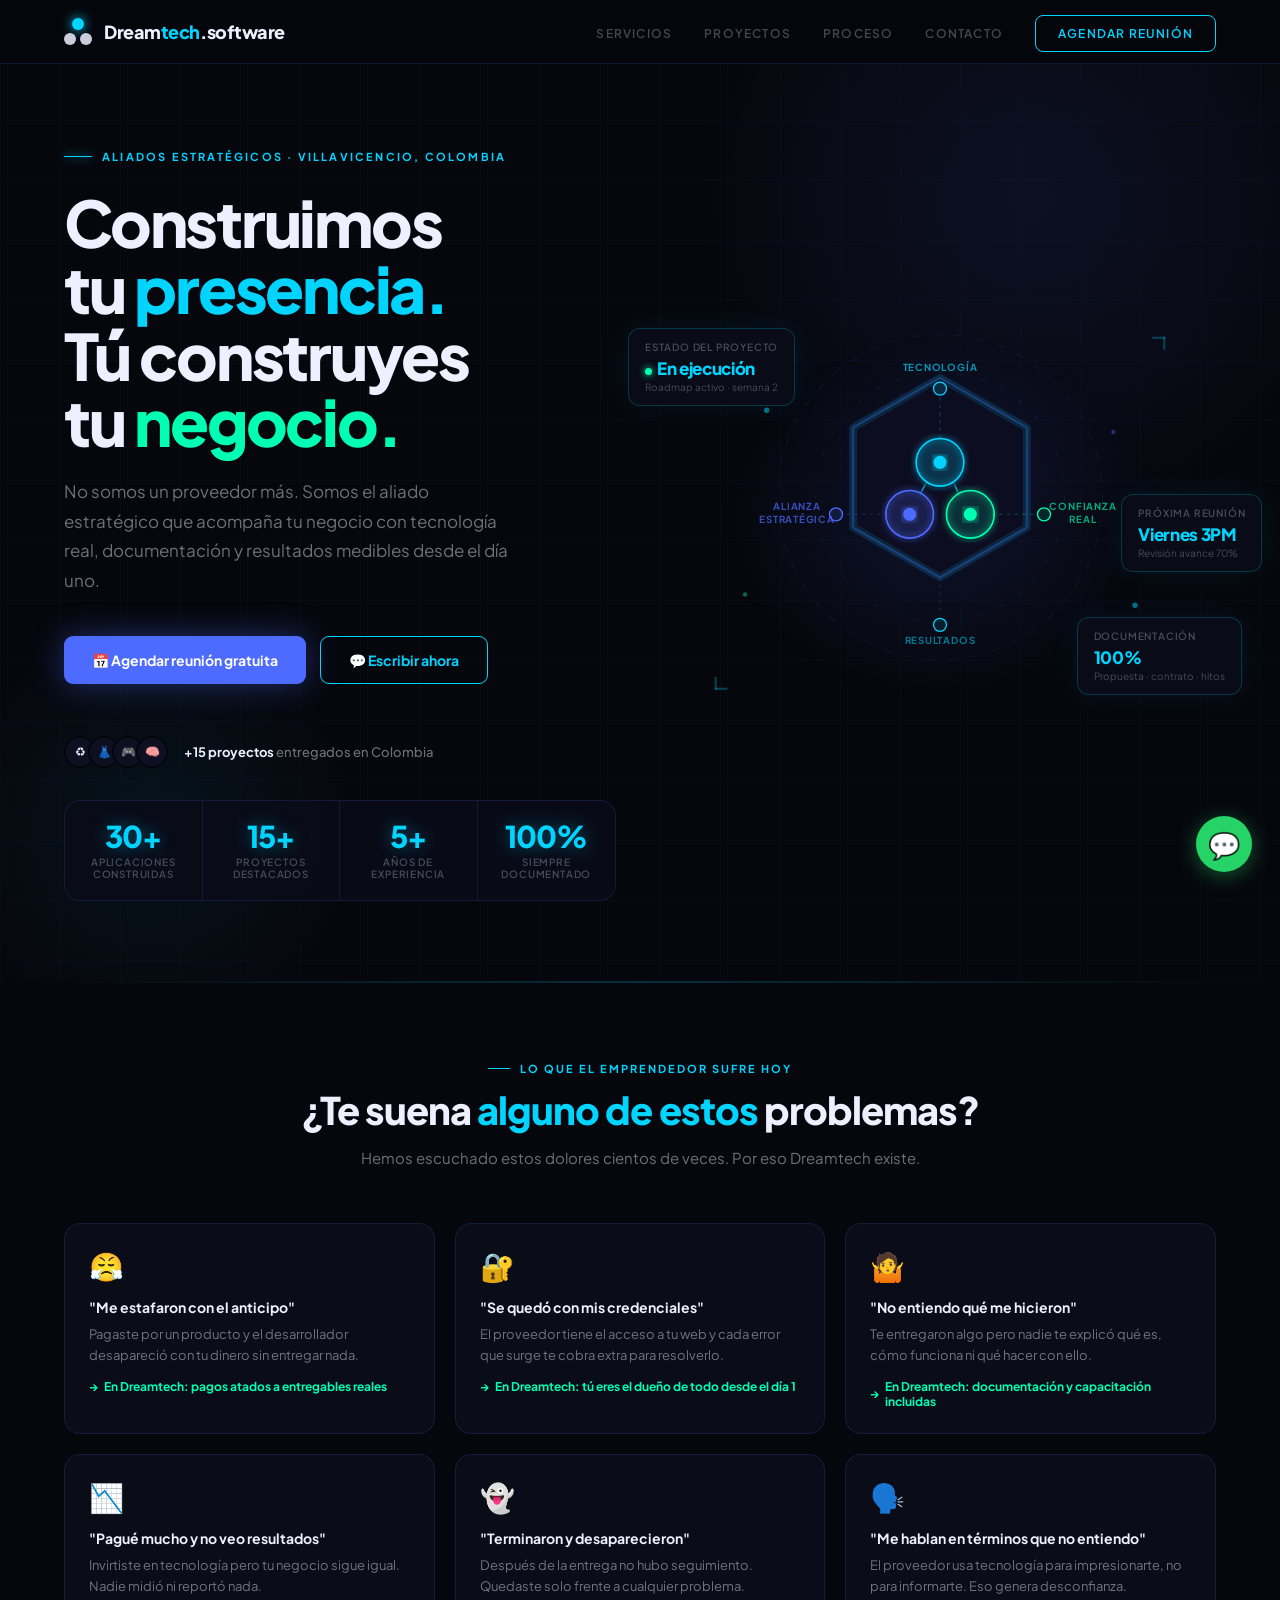
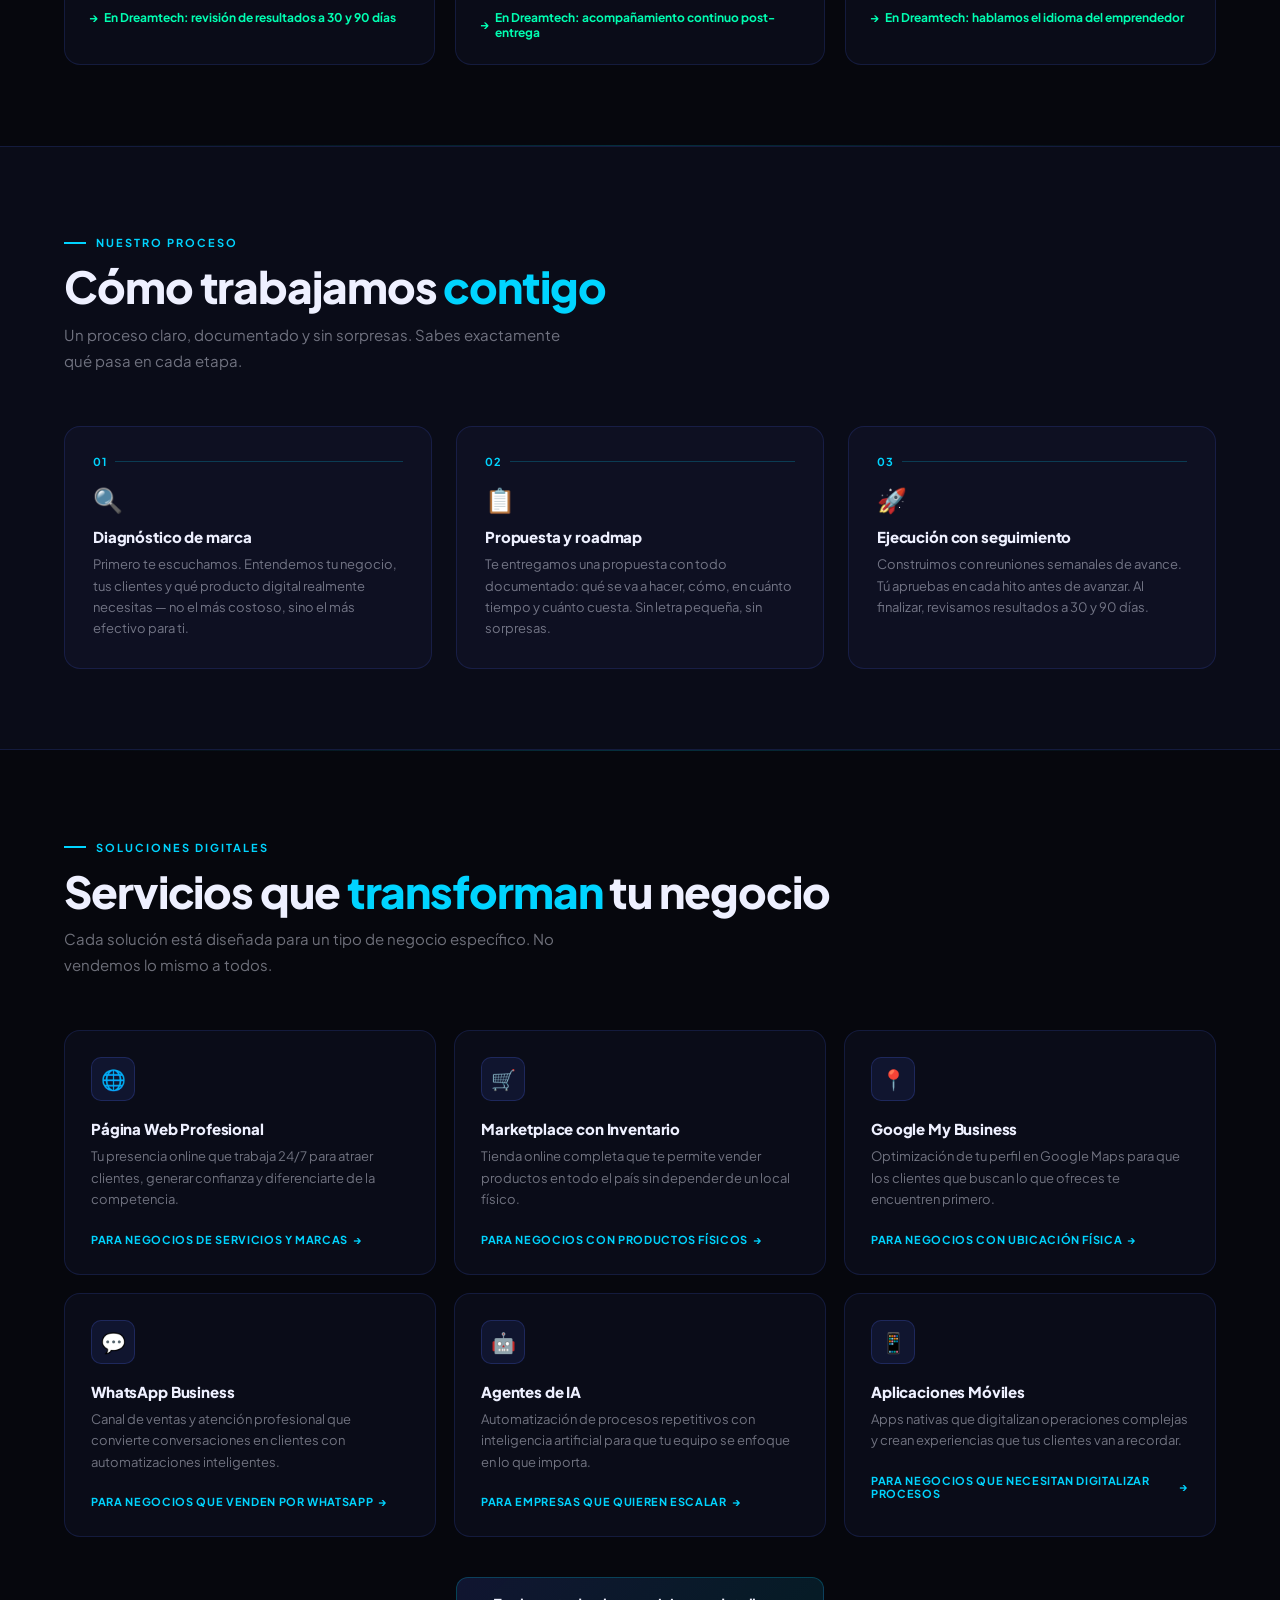
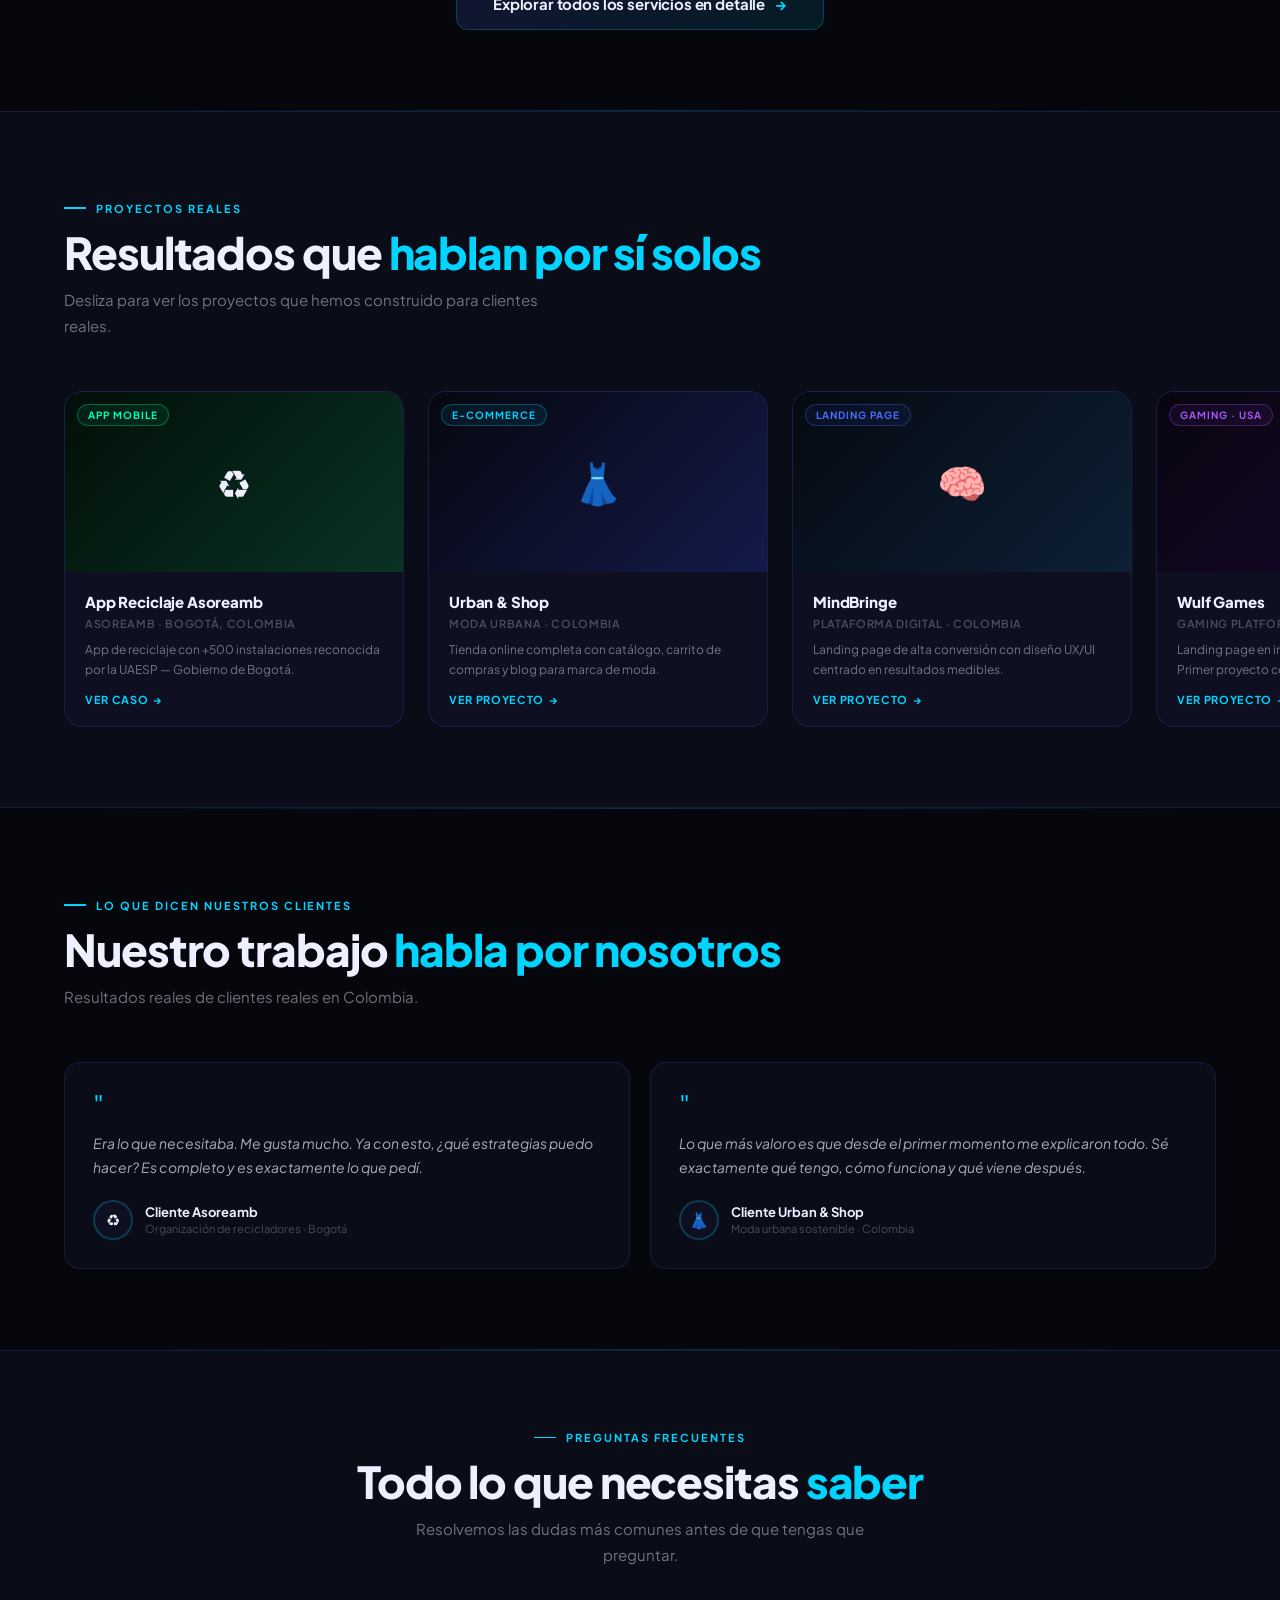
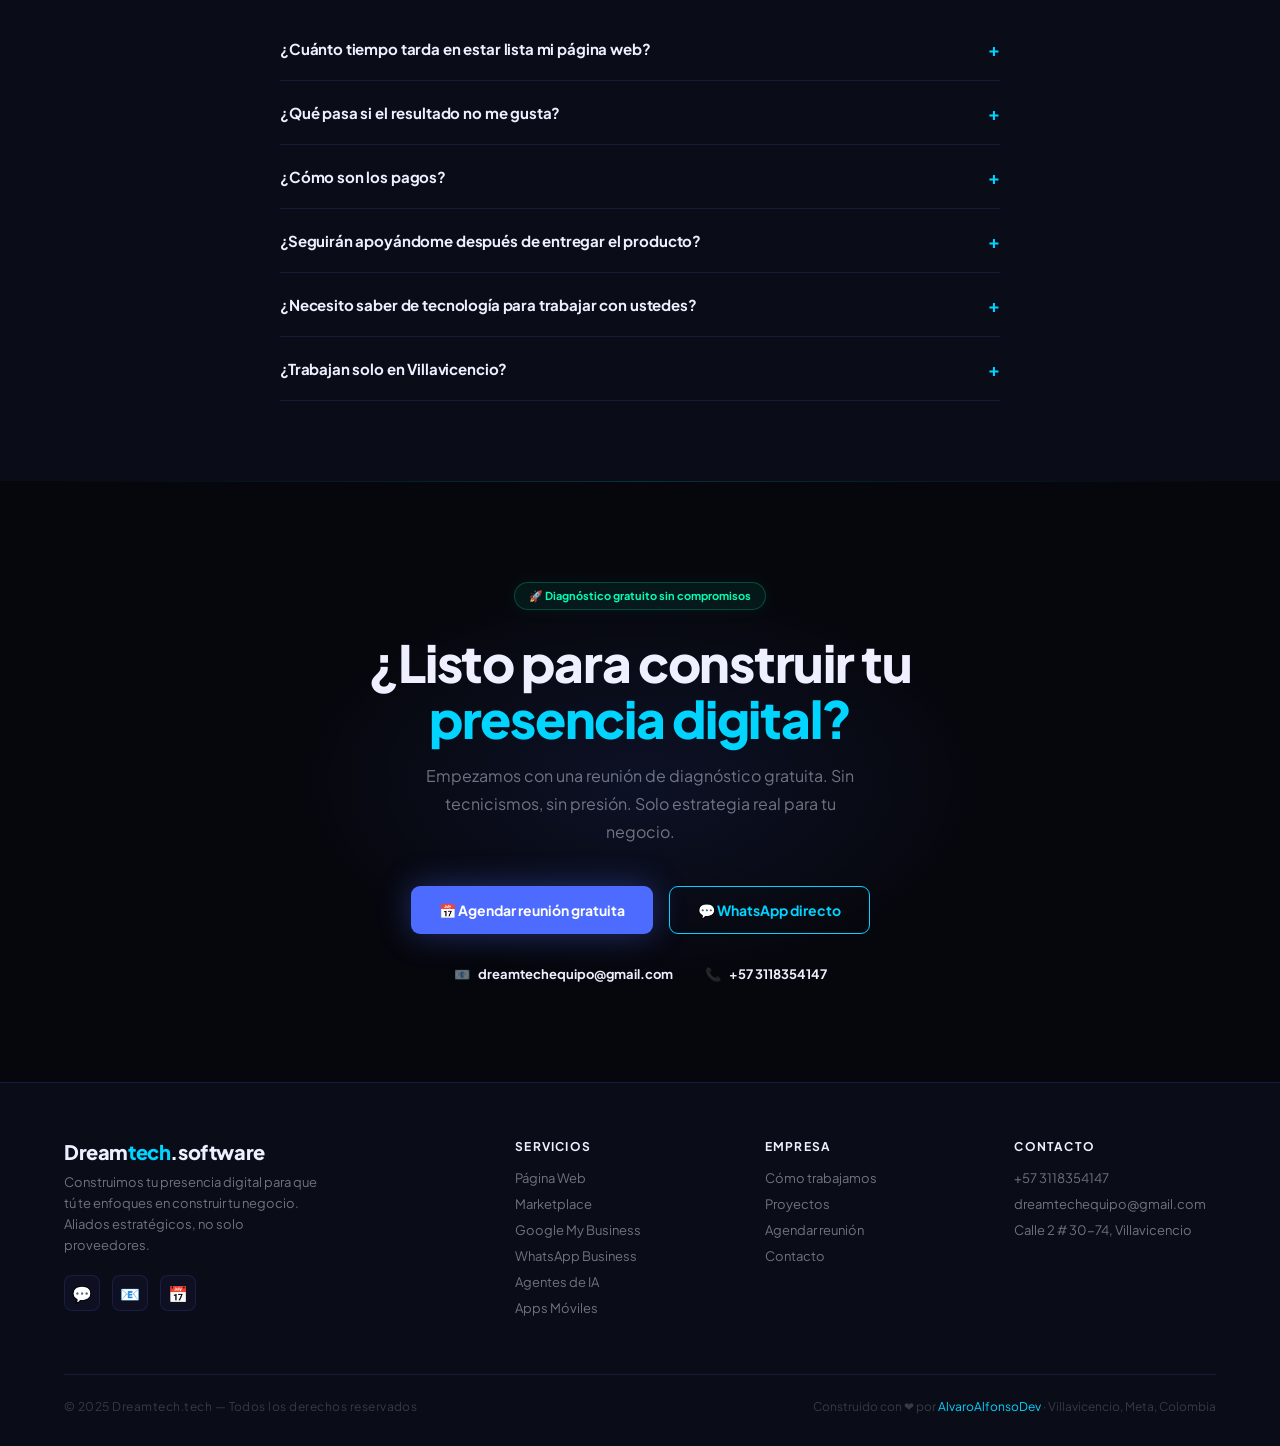
==== commit 0abf5e34: "actualizacion de Dreamtech.software a -> Dreamtech.tech" ====
--- a/index.html
+++ b/index.html
@@ -9,25 +9,25 @@
 <!-- End Google Tag Manager -->
 <meta charset="UTF-8">
 <meta name="viewport" content="width=device-width, initial-scale=1.0">
-<title>Servicios — Dreamtech.software | Soluciones Digitales para Emprendedores</title>
-<meta name="description" content="Conoce todos los servicios digitales de Dreamtech.software: páginas web, marketplaces, Google My Business, WhatsApp Business, agentes de IA y apps móviles. Soluciones reales para emprendedores colombianos.">
+<title>Servicios — Dreamtech.tech | Soluciones Digitales para Emprendedores</title>
+<meta name="description" content="Conoce todos los servicios digitales de Dreamtech.tech páginas web, marketplaces, Google My Business, WhatsApp Business, agentes de IA y apps móviles. Soluciones reales para emprendedores colombianos.">
 <meta name="keywords" content="servicios digitales Colombia, página web profesional, marketplace Colombia, Google My Business Villavicencio, WhatsApp Business, agente de inteligencia artificial, app móvil Colombia">
 <meta name="robots" content="index, follow">
-<link rel="canonical" href="https://Dreamtech.software/servicios">
+<link rel="canonical" href="https://Dreamtech.tech/servicios">
 <link rel="icon" type="image/png" href="/Images/Icono.png">
 <link rel="apple-touch-icon" href="/Images/Icono.png">
 <script type="application/ld+json">
 <meta charset="UTF-8">
 <meta name="viewport" content="width=device-width, initial-scale=1.0">
-<title>Dreamtech.software — Construimos tu presencia digital. Tú construyes tu negocio.</title>
-<meta name="description" content="Dreamtech.software es tu aliado estratégico en tecnología. Construimos páginas web, marketplaces, apps y soluciones digitales para emprendedores colombianos con documentación, seguimiento y resultados reales.">
+<title>Dreamtech.tech — Construimos tu presencia digital. Tú construyes tu negocio.</title>
+<meta name="description" content="Dreamtech.tech es tu aliado estratégico en tecnología. Construimos páginas web, marketplaces, apps y soluciones digitales para emprendedores colombianos con documentación, seguimiento y resultados reales.">
 <meta name="keywords" content="diseño web Villavicencio, agencia digital Colombia, página web emprendedores, marketplace Colombia, Google My Business, WhatsApp Business, desarrollo de software, Dreamtech">
 <meta name="author" content="Álvaro Andrés Alfonso Rodríguez — AlvaroAlfonsoDev">
 <meta name="robots" content="index, follow">
-<meta property="og:title" content="Dreamtech.software Tu aliado digital en Colombia">
+<meta property="og:title" content="Dreamtech.tech Tu aliado digital en Colombia">
 <meta property="og:description" content="Construimos presencias digitales reales para emprendedores. Páginas web, marketplaces, apps móviles y más. Con documentación, seguimiento y resultados medibles.">
 <meta property="og:type" content="website">
-<meta property="og:url" content="https://dreamtech.software">
+<meta property="og:url" content="https://Dreamtech.tech">
 <meta name="twitter:card" content="summary_large_image">
 <link rel="canonical" href="https://dreamtech.spftware">
 
@@ -36,9 +36,9 @@
 {
   "@context": "https://schema.org",
   "@type": "LocalBusiness",
-  "name": "Dreamtech.software",
+  "name": "Dreamtech.tech",
   "description": "Consultora tecnológica especializada en soluciones digitales integrales para emprendedores. Aliados estratégicos que acompañan cada proyecto con documentación, seguimiento y resultados medibles.",
-  "url": "https://dreamtech.software",
+  "url": "https://Dreamtech.tech",
   "telephone": "+573118354147",
   "email": "dreamtechequipo@gmail.com",
   "address": {
@@ -686,7 +686,7 @@
     </div>
   </div>
   <div class="footer-bottom">
-    <div class="footer-copy">© 2025 Dreamtech.software — Todos los derechos reservados</div>
+    <div class="footer-copy">© 2025 Dreamtech.tech — Todos los derechos reservados</div>
     <div class="footer-made">Construido con ❤ por <span>AlvaroAlfonsoDev</span> · Villavicencio, Meta, Colombia</div>
   </div>
 </footer>
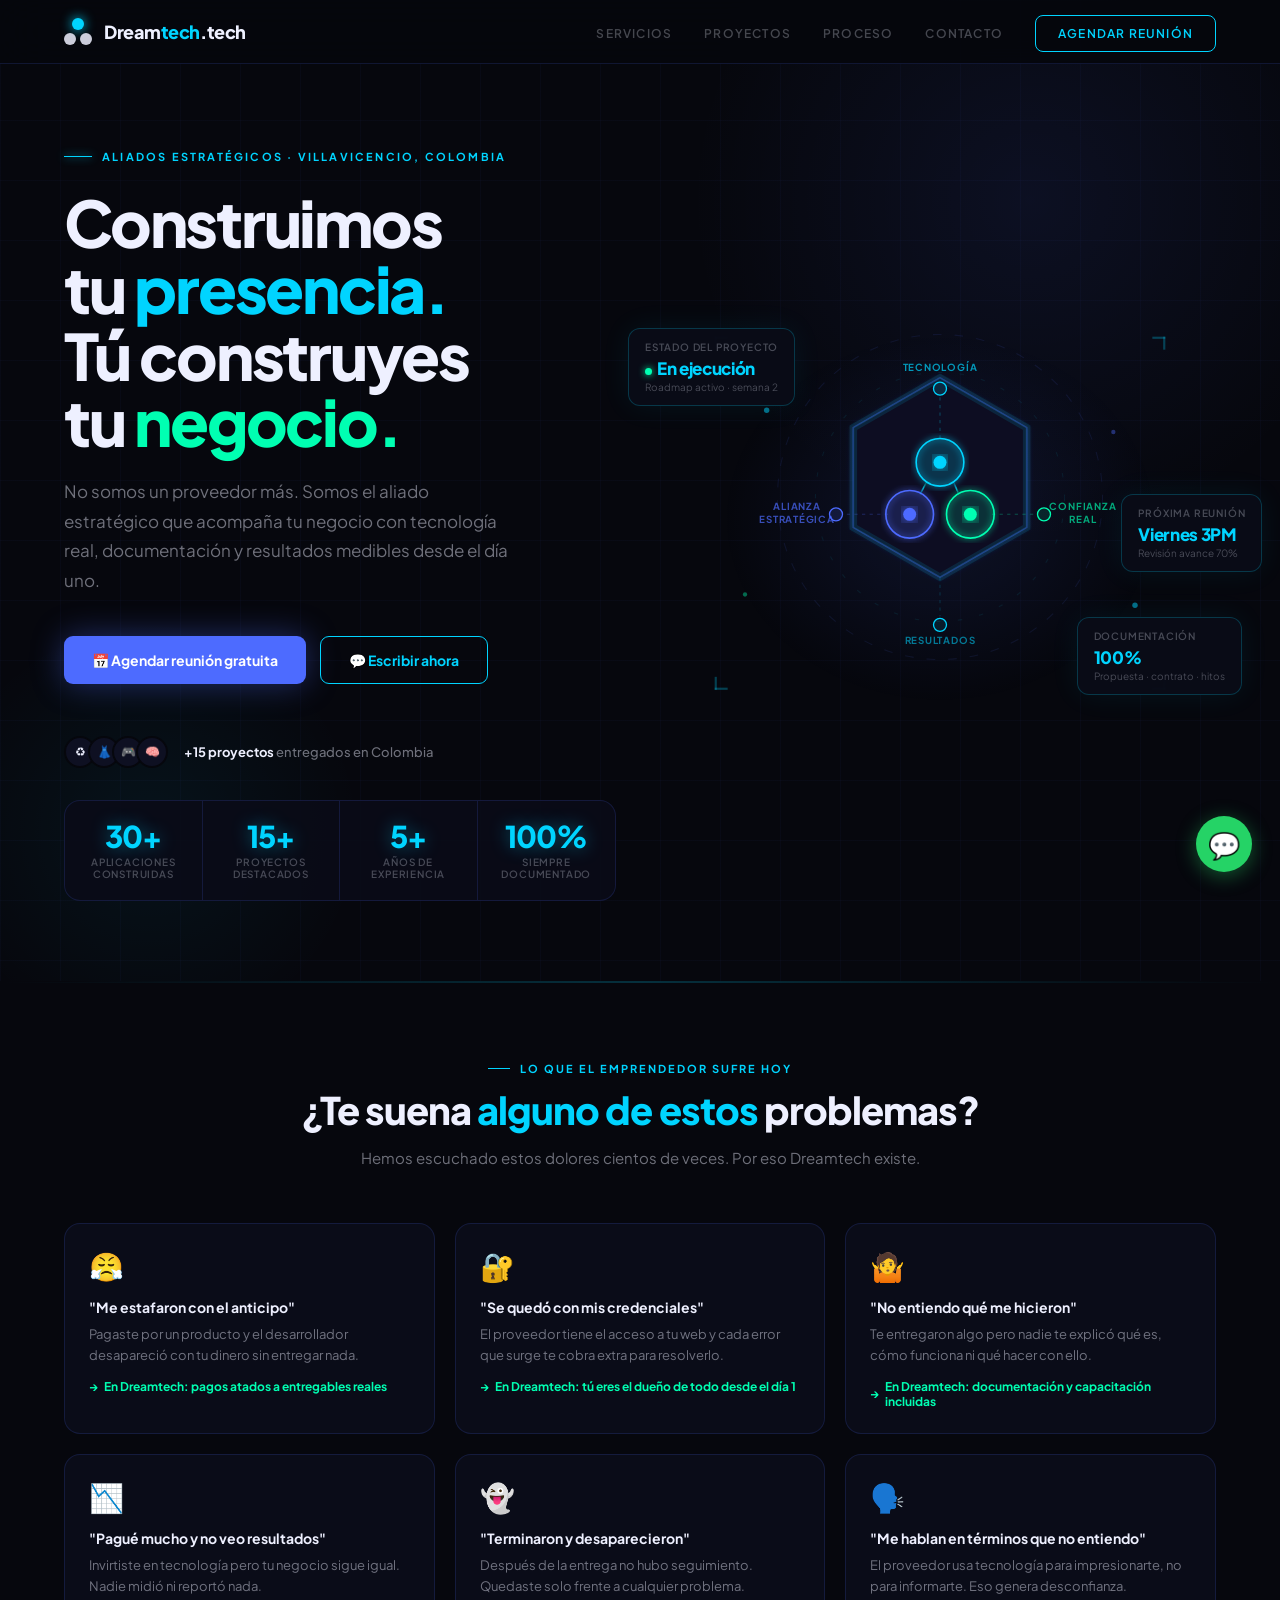
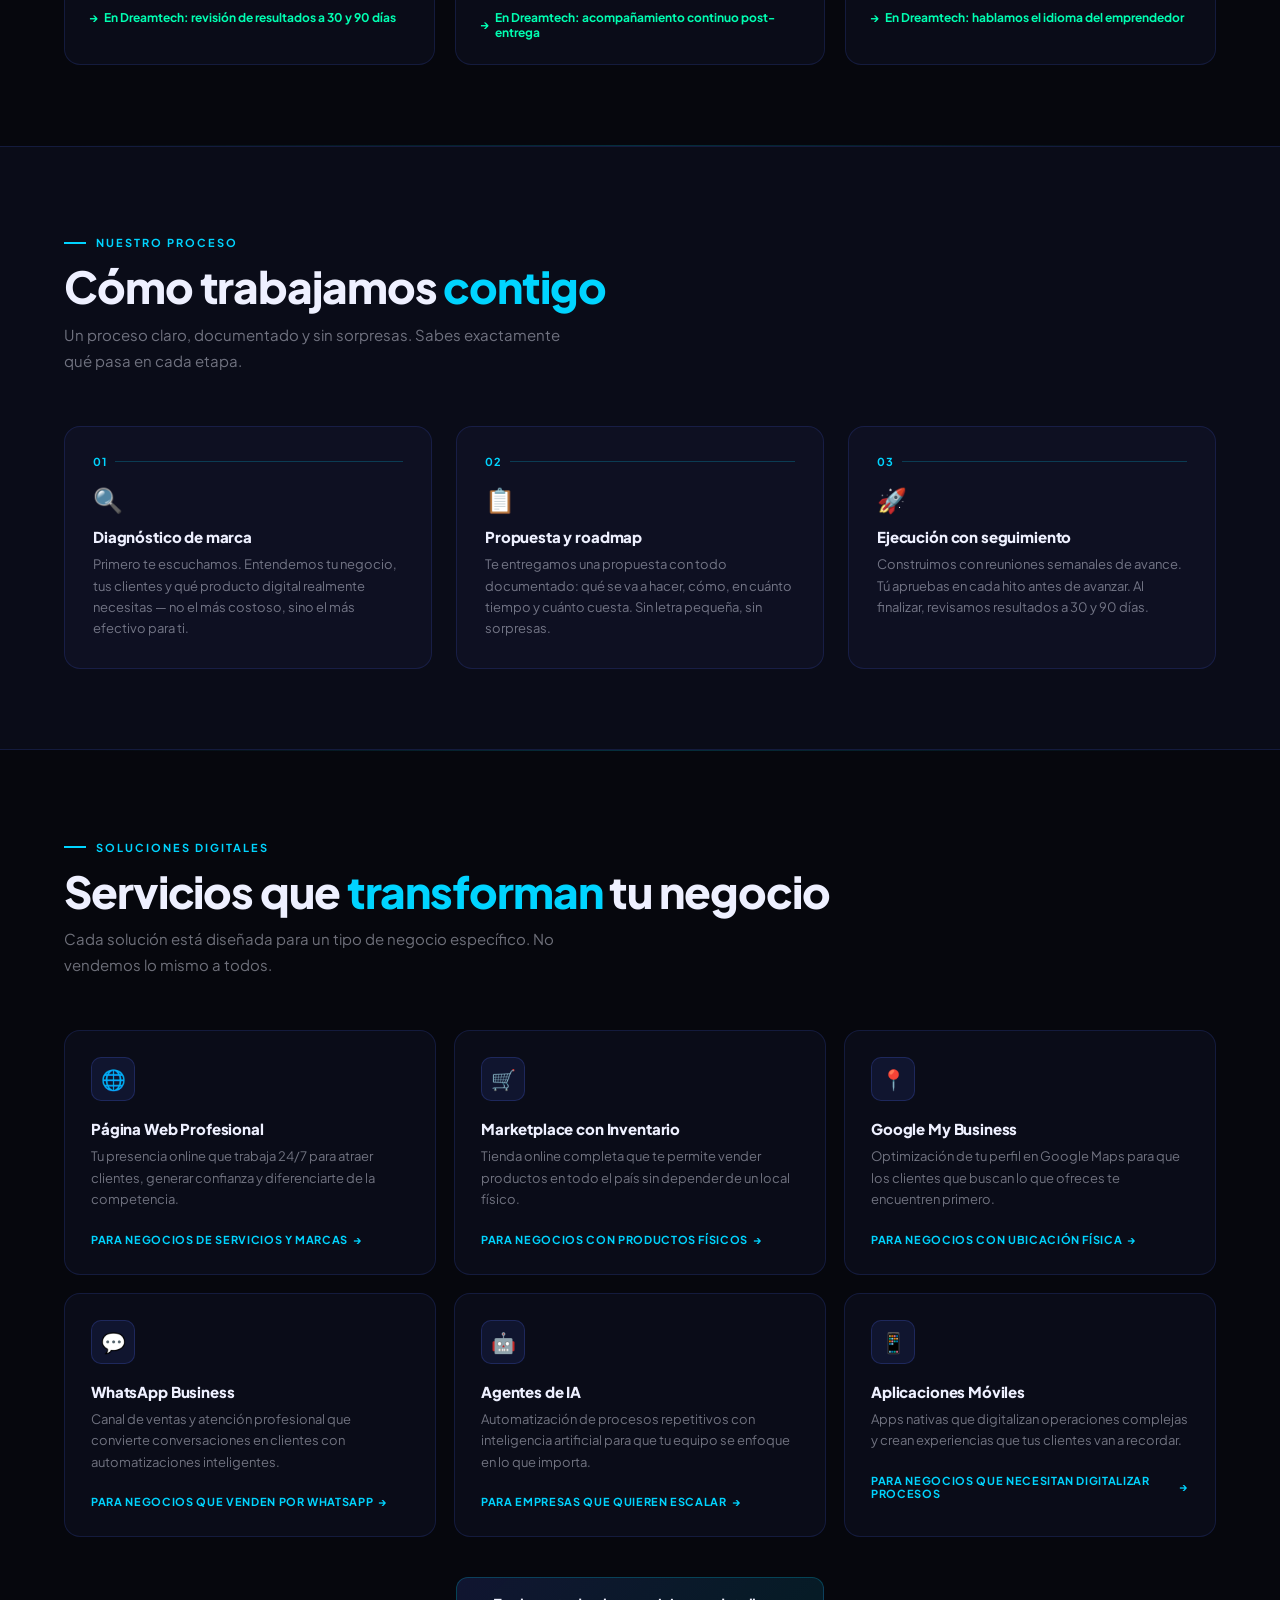
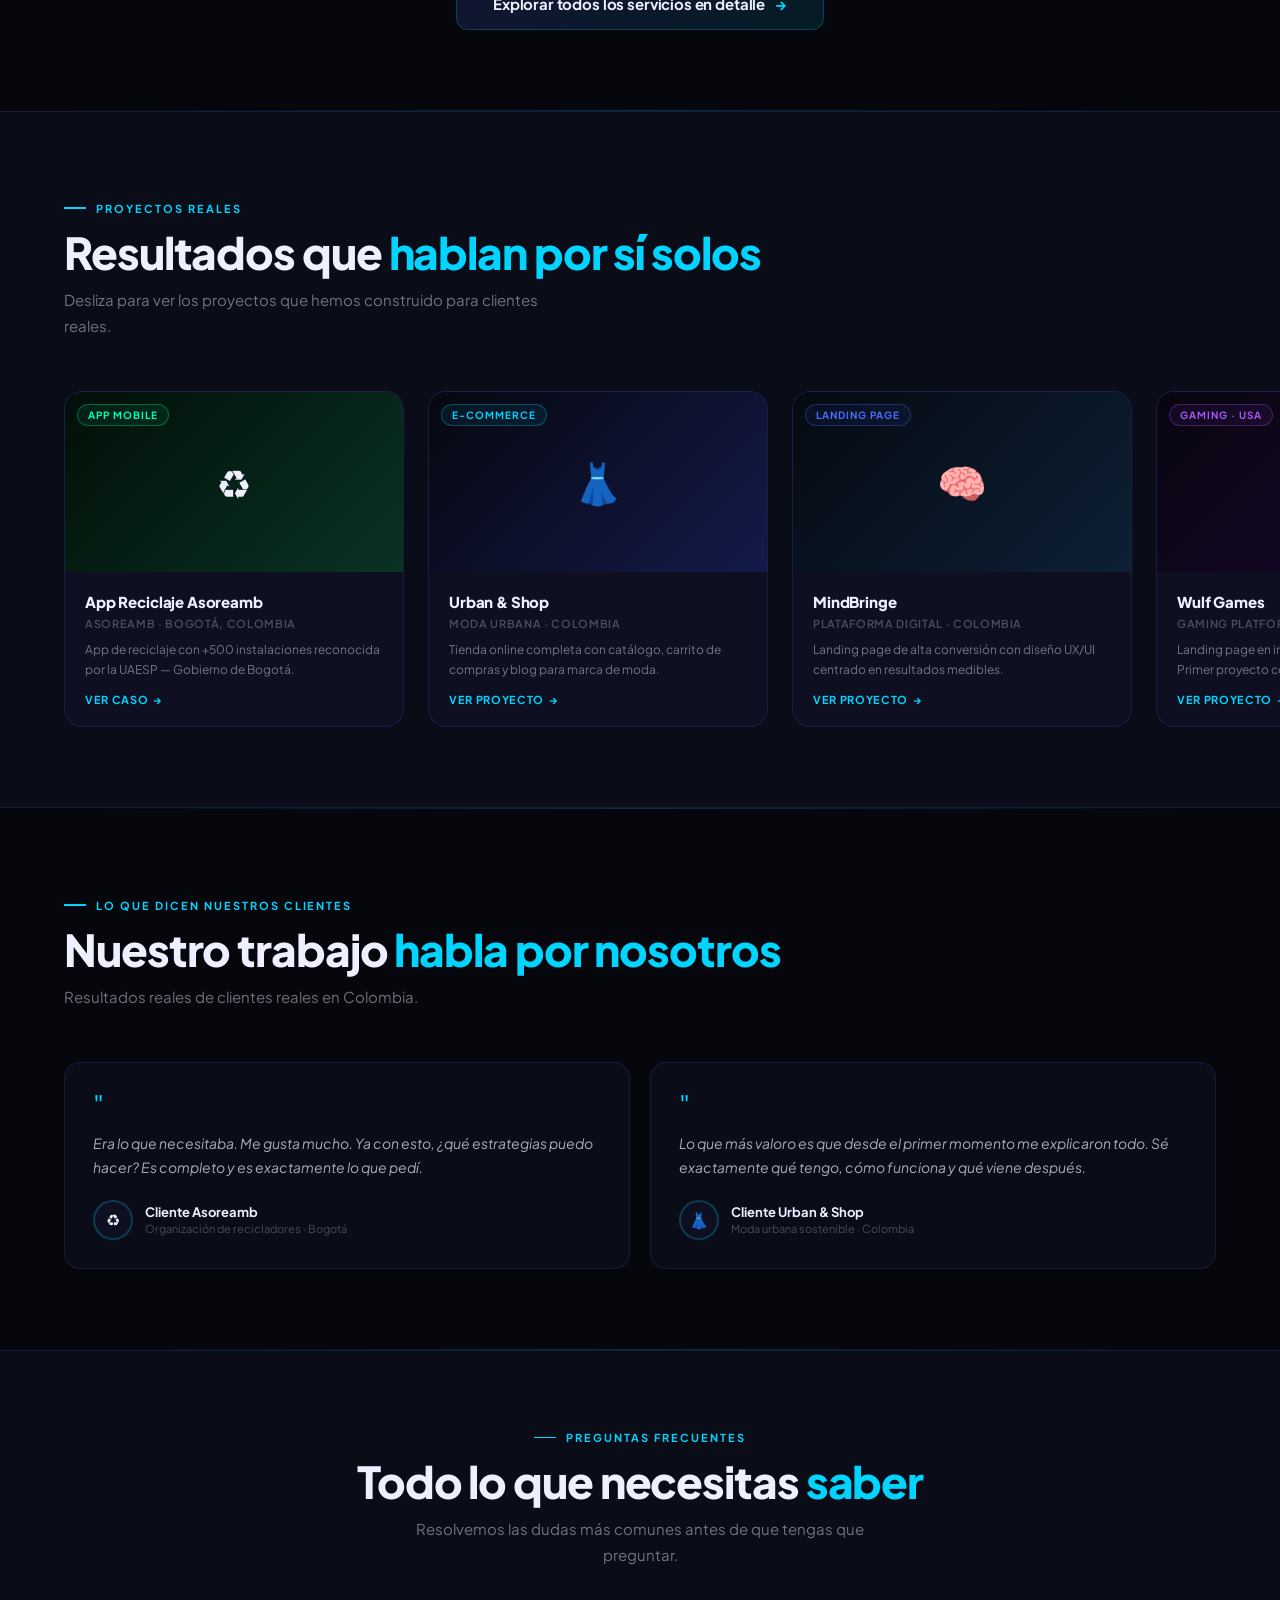
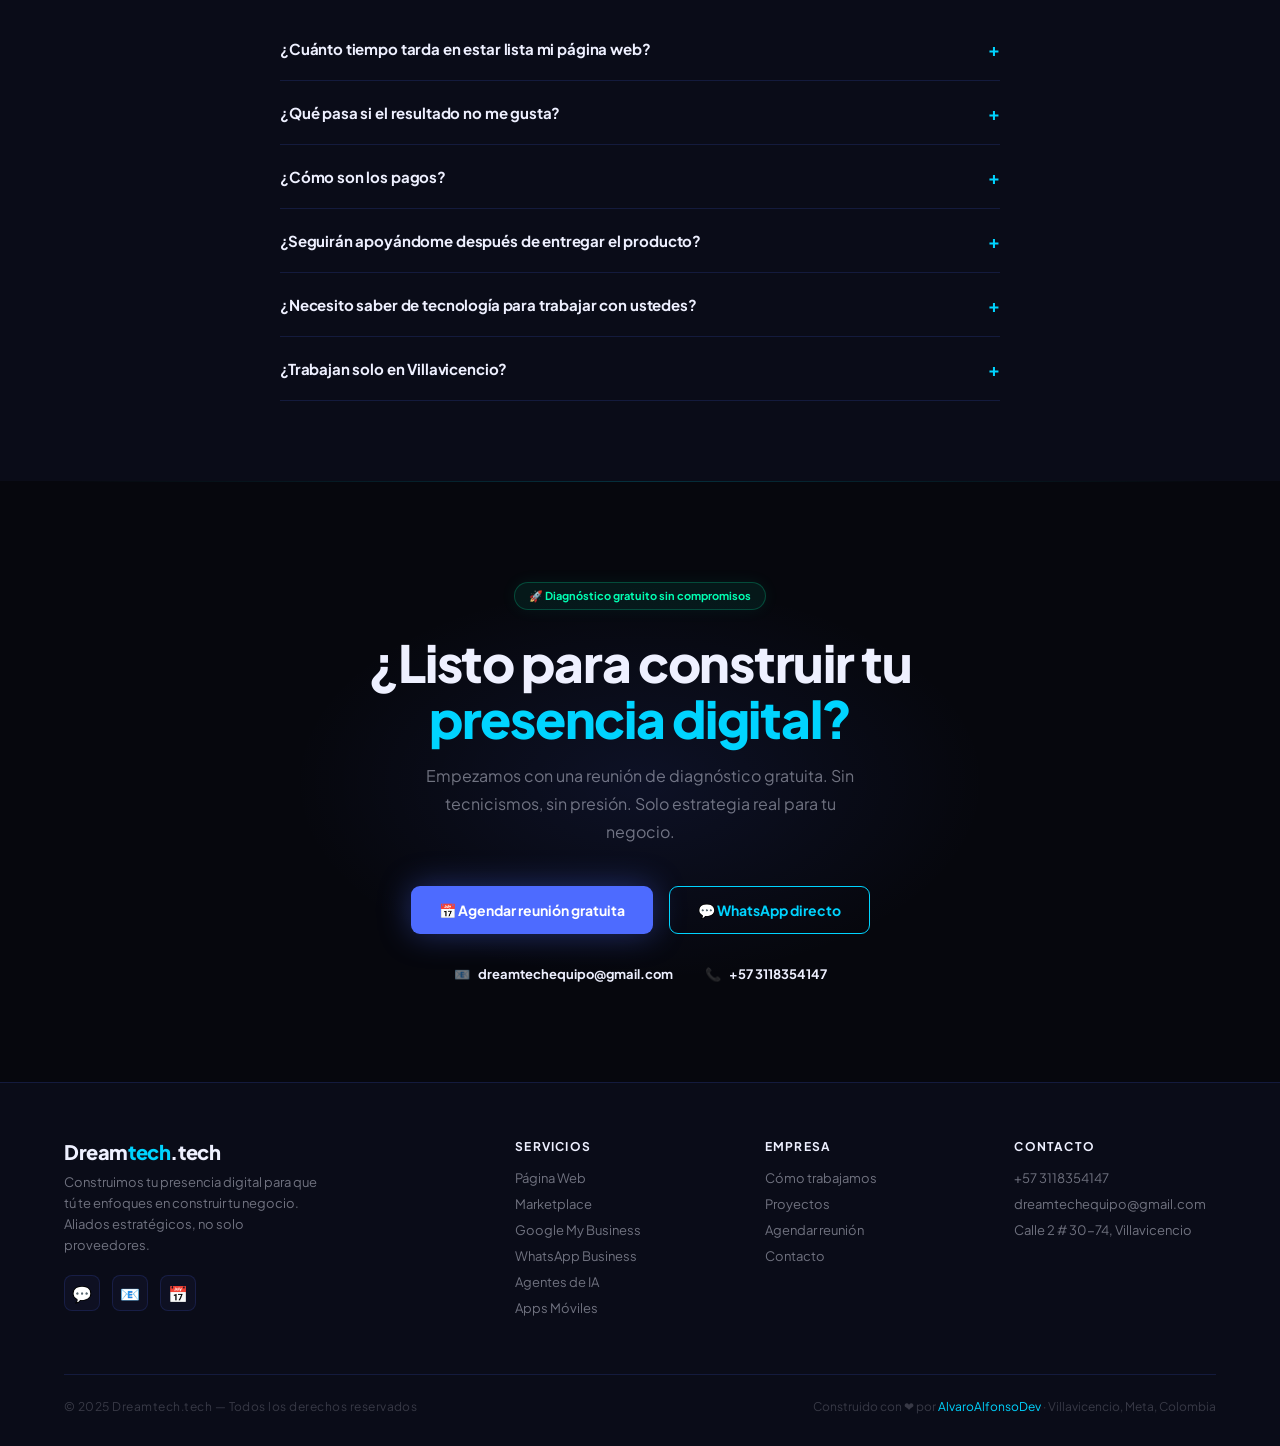
==== commit 6e364e9a: "actualizacion titulos Dreamtech" ====
--- a/index.html
+++ b/index.html
@@ -327,7 +327,7 @@
       <div class="ld ld-t"></div>
       <div class="ld-r"><div class="ld ld-b"></div><div class="ld ld-b"></div></div>
     </div>
-    <div class="logo-name">Dream<span>tech</span>.software</div>
+    <div class="logo-name">Dream<span>tech</span>.tech</div>
   </a>
   <ul class="nav-links">
     <li><a href="#servicios">Servicios</a></li>
@@ -654,7 +654,7 @@
 <footer>
   <div class="footer-main">
     <div>
-      <div class="footer-brand-name">Dream<span>tech</span>.software</div>
+      <div class="footer-brand-name">Dream<span>tech</span>.tech</div>
       <div class="footer-tagline">Construimos tu presencia digital para que tú te enfoques en construir tu negocio. Aliados estratégicos, no solo proveedores.</div>
       <div class="footer-social">
         <a href="https://wa.link/v4dh9e" target="_blank" class="fsoc" aria-label="WhatsApp">💬</a>
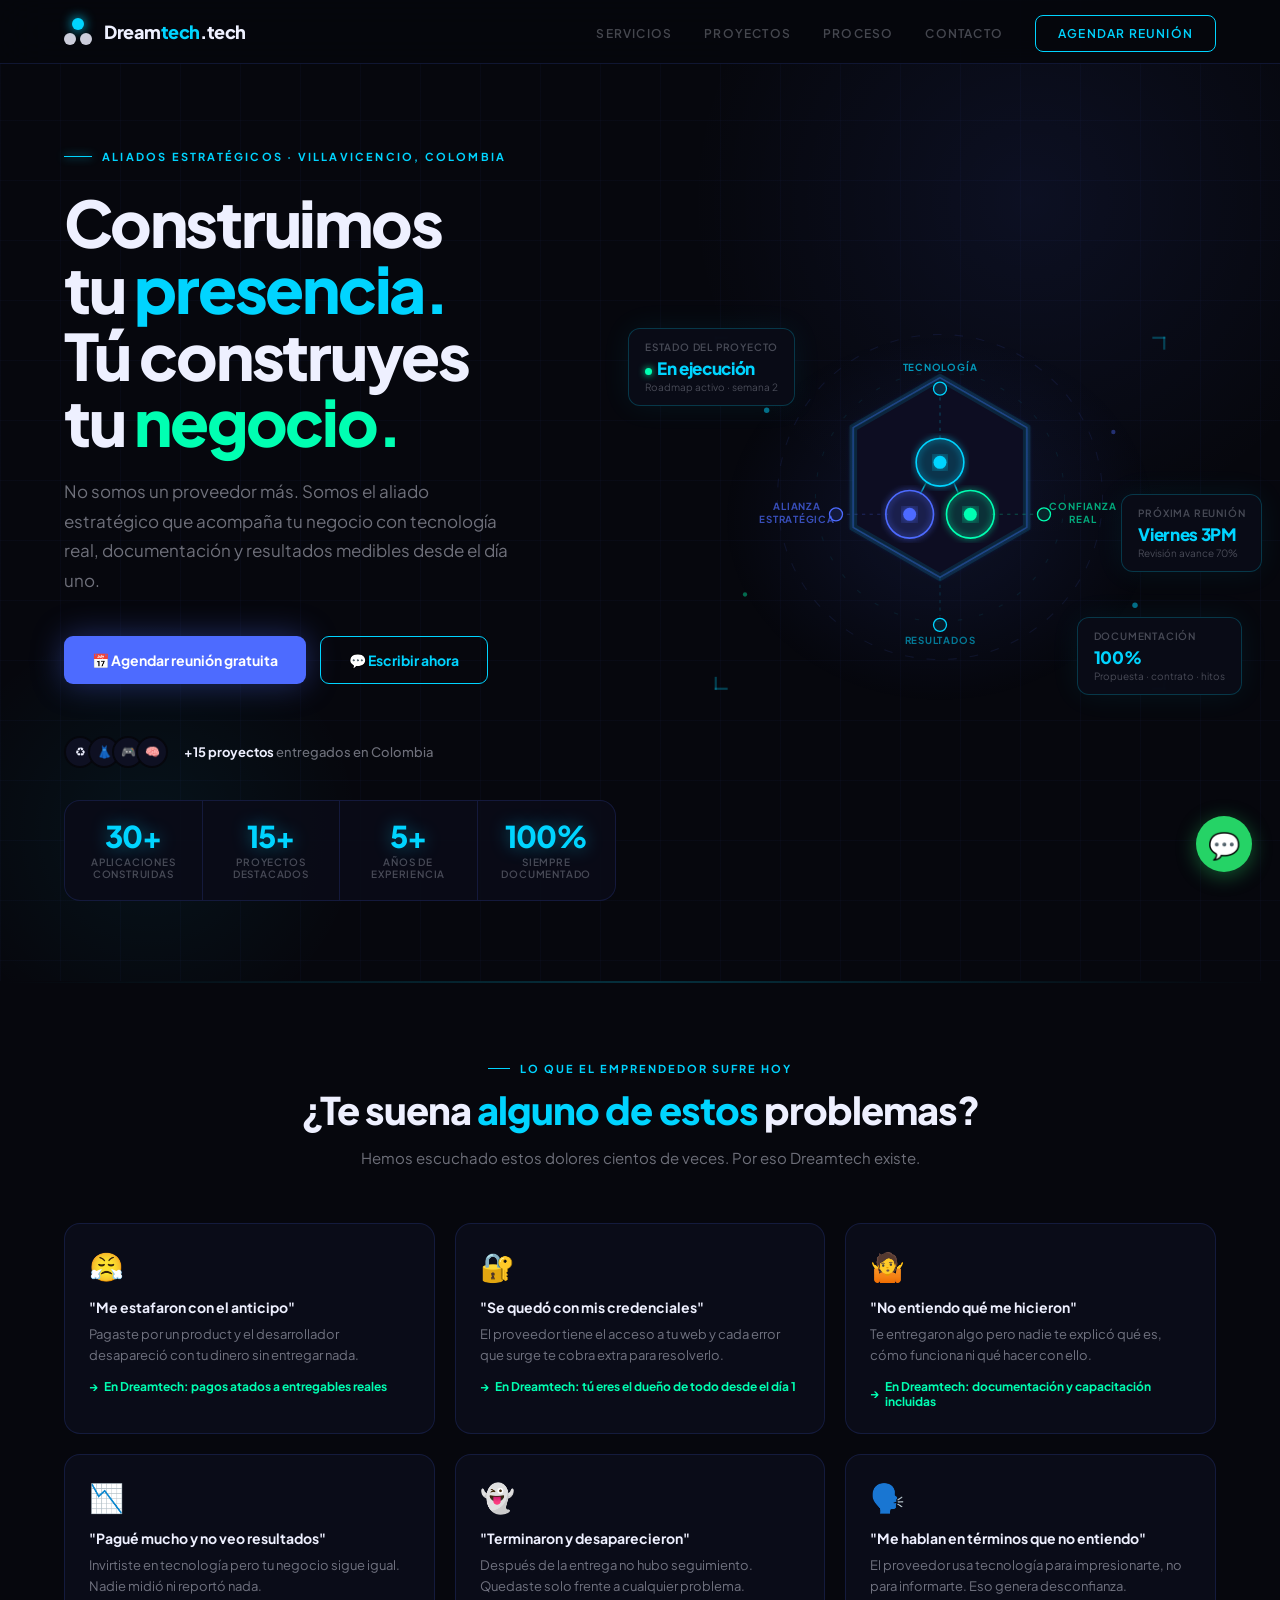
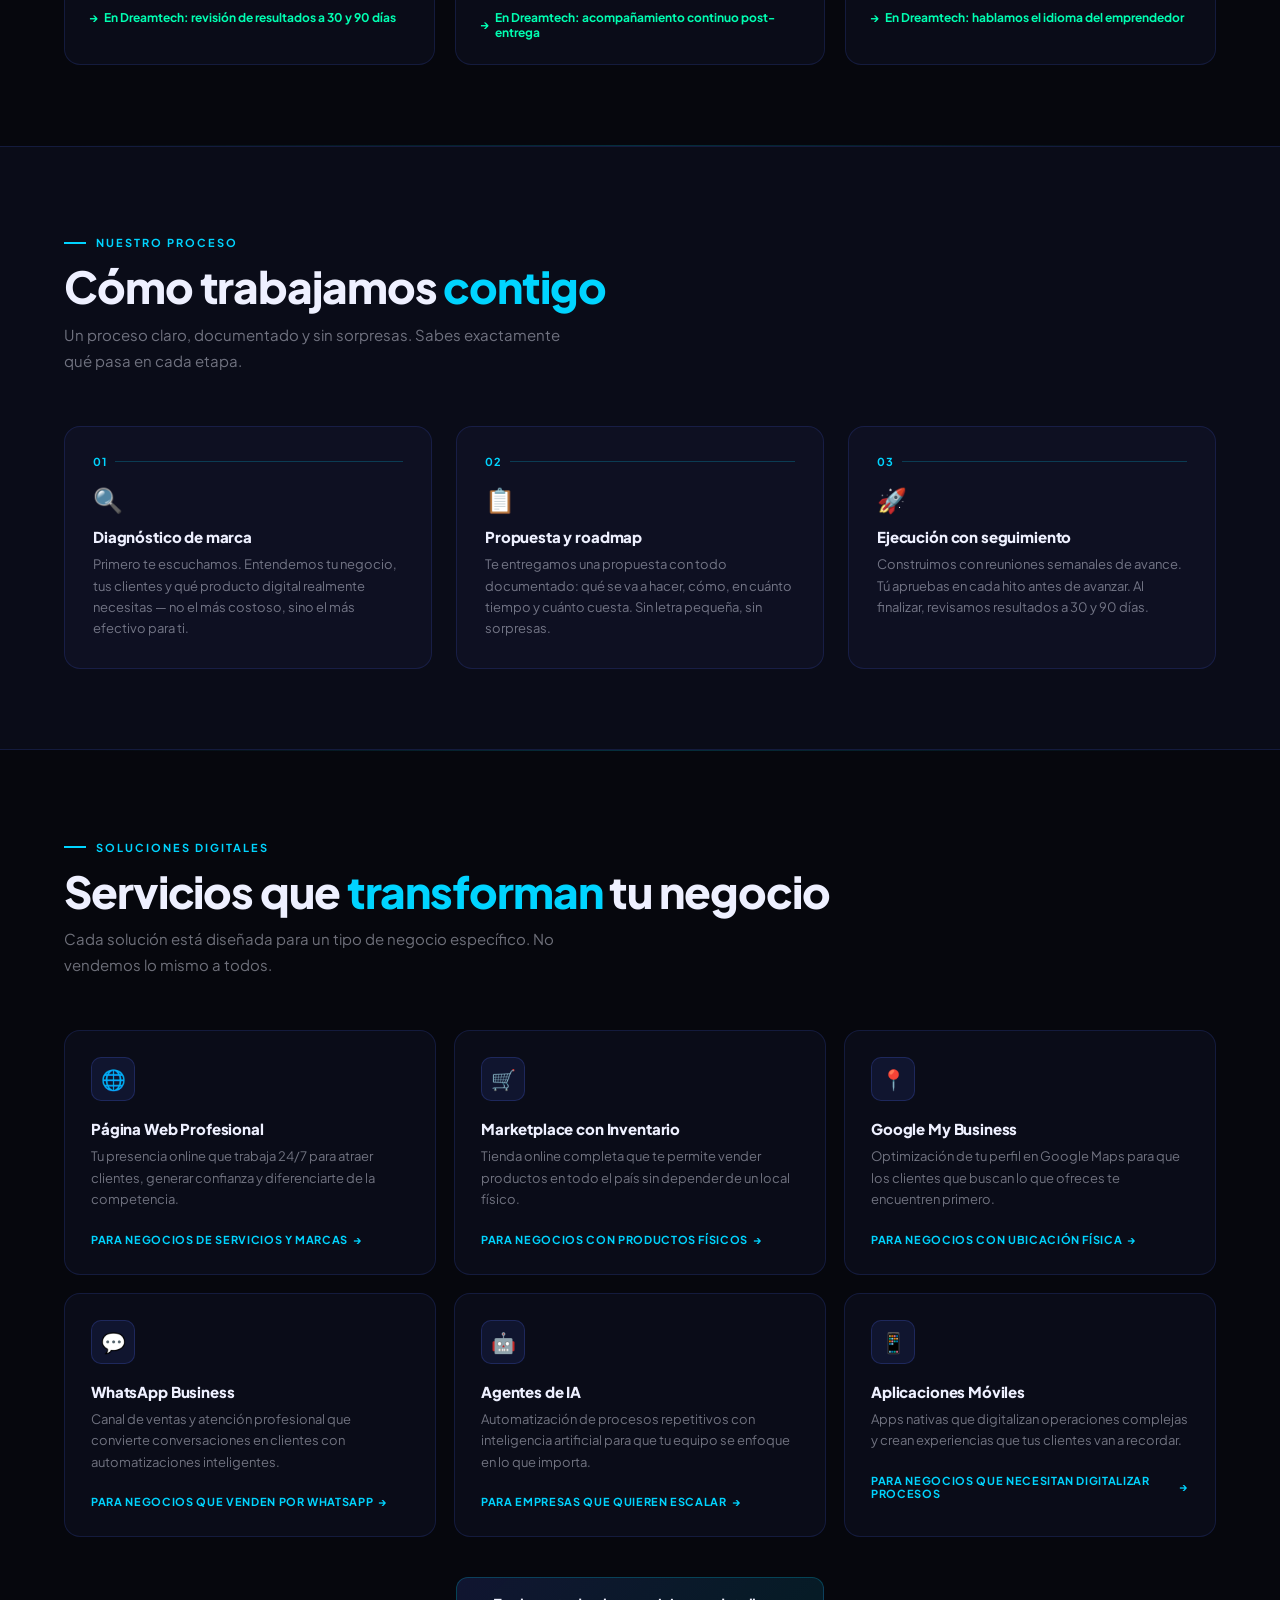
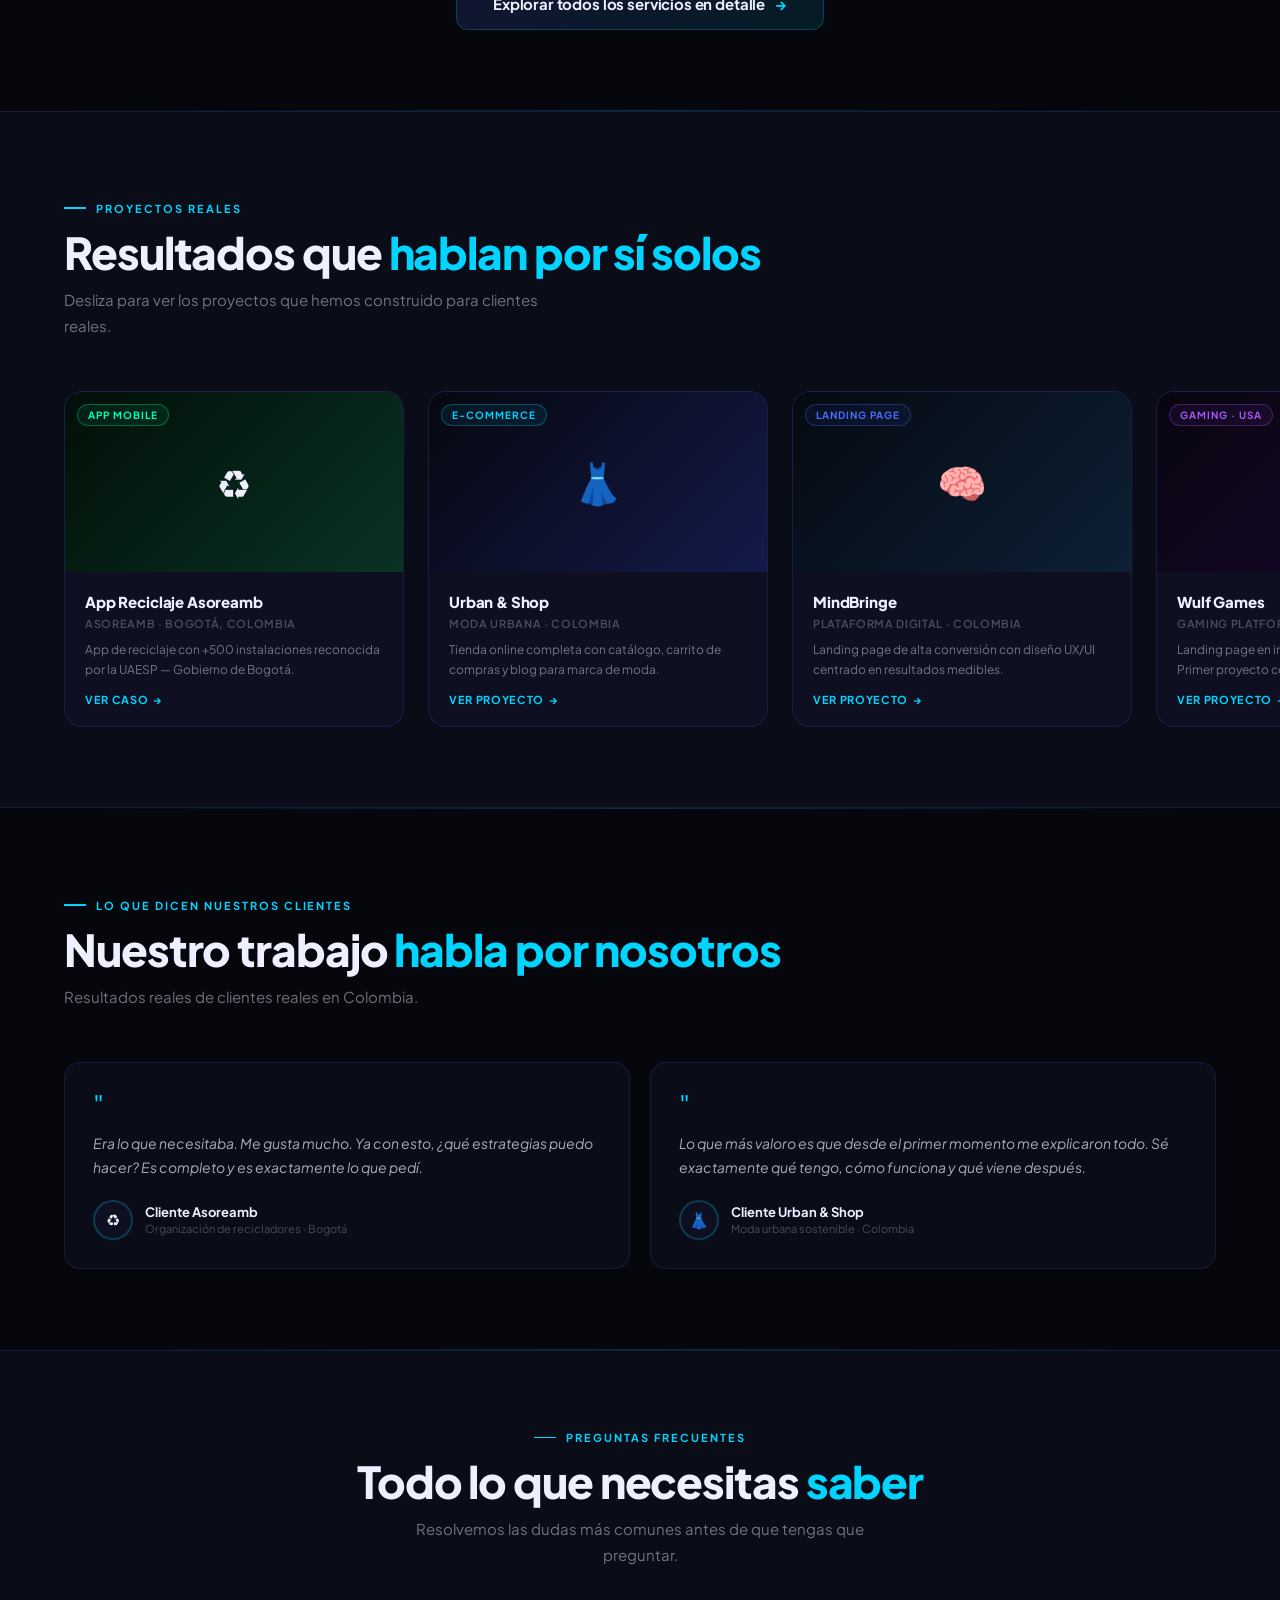
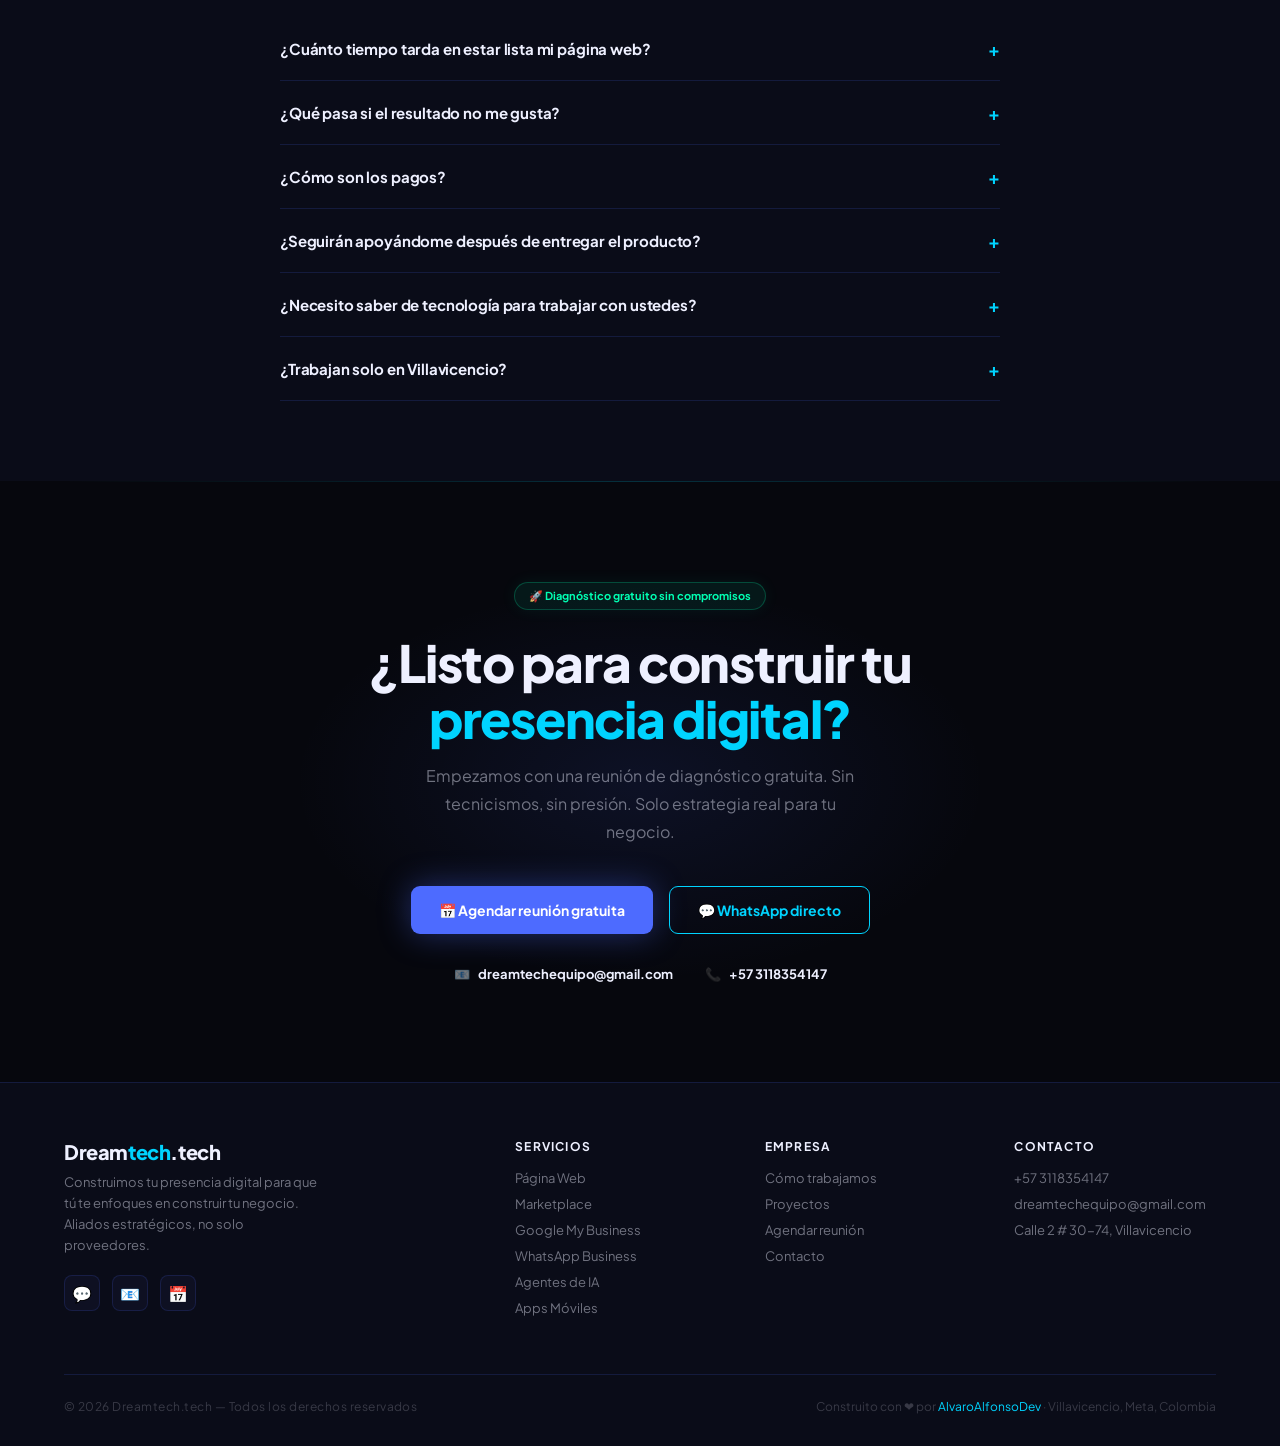
==== commit 52a57ddb: "refactor: modularize index.html separating CSS and JS architectures" ====
--- a/index.html
+++ b/index.html
@@ -1,742 +1,464 @@
 <!DOCTYPE html>
 <html lang="es">
 <head>
-  <script>(function(w,d,s,l,i){w[l]=w[l]||[];w[l].push({'gtm.start':
-new Date().getTime(),event:'gtm.js'});var f=d.getElementsByTagName(s)[0],
-j=d.createElement(s),dl=l!='dataLayer'?'&l='+l:'';j.async=true;j.src=
-'https://www.googletagmanager.com/gtm.js?id='+i+dl;f.parentNode.insertBefore(j,f);
-})(window,document,'script','dataLayer','GTM-PSJMBLNF');</script>
-<!-- End Google Tag Manager -->
-<meta charset="UTF-8">
-<meta name="viewport" content="width=device-width, initial-scale=1.0">
-<title>Servicios — Dreamtech.tech | Soluciones Digitales para Emprendedores</title>
-<meta name="description" content="Conoce todos los servicios digitales de Dreamtech.tech páginas web, marketplaces, Google My Business, WhatsApp Business, agentes de IA y apps móviles. Soluciones reales para emprendedores colombianos.">
-<meta name="keywords" content="servicios digitales Colombia, página web profesional, marketplace Colombia, Google My Business Villavicencio, WhatsApp Business, agente de inteligencia artificial, app móvil Colombia">
-<meta name="robots" content="index, follow">
-<link rel="canonical" href="https://Dreamtech.tech/servicios">
-<link rel="icon" type="image/png" href="/Images/Icono.png">
-<link rel="apple-touch-icon" href="/Images/Icono.png">
-<script type="application/ld+json">
-<meta charset="UTF-8">
-<meta name="viewport" content="width=device-width, initial-scale=1.0">
-<title>Dreamtech.tech — Construimos tu presencia digital. Tú construyes tu negocio.</title>
-<meta name="description" content="Dreamtech.tech es tu aliado estratégico en tecnología. Construimos páginas web, marketplaces, apps y soluciones digitales para emprendedores colombianos con documentación, seguimiento y resultados reales.">
-<meta name="keywords" content="diseño web Villavicencio, agencia digital Colombia, página web emprendedores, marketplace Colombia, Google My Business, WhatsApp Business, desarrollo de software, Dreamtech">
-<meta name="author" content="Álvaro Andrés Alfonso Rodríguez — AlvaroAlfonsoDev">
-<meta name="robots" content="index, follow">
-<meta property="og:title" content="Dreamtech.tech Tu aliado digital en Colombia">
-<meta property="og:description" content="Construimos presencias digitales reales para emprendedores. Páginas web, marketplaces, apps móviles y más. Con documentación, seguimiento y resultados medibles.">
-<meta property="og:type" content="website">
-<meta property="og:url" content="https://Dreamtech.tech">
-<meta name="twitter:card" content="summary_large_image">
-<link rel="canonical" href="https://dreamtech.spftware">
-
-<!-- Schema.org structured data for AI/SEO -->
-<script type="application/ld+json">
-{
-  "@context": "https://schema.org",
-  "@type": "LocalBusiness",
-  "name": "Dreamtech.tech",
-  "description": "Consultora tecnológica especializada en soluciones digitales integrales para emprendedores. Aliados estratégicos que acompañan cada proyecto con documentación, seguimiento y resultados medibles.",
-  "url": "https://Dreamtech.tech",
-  "telephone": "+573118354147",
-  "email": "dreamtechequipo@gmail.com",
-  "address": {
-    "@type": "PostalAddress",
-    "streetAddress": "Calle 2 # 30-74",
-    "addressLocality": "Villavicencio",
-    "addressRegion": "Meta",
-    "addressCountry": "CO"
-  },
-  "founder": {
-    "@type": "Person",
-    "name": "Álvaro Andrés Alfonso Rodríguez",
-    "jobTitle": "Founder & Software Engineer",
-    "sameAs": "https://github.com/AlvaroAlfonsoDev"
-  },
-  "serviceArea": {"@type": "Country", "name": "Colombia"},
-  "hasOfferCatalog": {
-    "@type": "OfferCatalog",
-    "name": "Servicios Digitales Dreamtech",
-    "itemListElement": [
-      {"@type": "Offer", "itemOffered": {"@type": "Service", "name": "Página Web Profesional"}},
-      {"@type": "Offer", "itemOffered": {"@type": "Service", "name": "Marketplace con Inventario"}},
-      {"@type": "Offer", "itemOffered": {"@type": "Service", "name": "Google My Business"}},
-      {"@type": "Offer", "itemOffered": {"@type": "Service", "name": "WhatsApp Business"}},
-      {"@type": "Offer", "itemOffered": {"@type": "Service", "name": "Agentes de Inteligencia Artificial"}},
-      {"@type": "Offer", "itemOffered": {"@type": "Service", "name": "Aplicaciones Móviles"}}
-    ]
+  <!-- Google Tag Manager -->
+  <script>
+    (function(w,d,s,l,i){w[l]=w[l]||[];w[l].push({'gtm.start':
+    new Date().getTime(),event:'gtm.js'});var f=d.getElementsByTagName(s)[0],
+    j=d.createElement(s),dl=l!='dataLayer'?'&l='+l:'';j.async=true;j.src=
+    'https://www.googletagmanager.com/gtm.js?id='+i+dl;f.parentNode.insertBefore(j,f);
+    })(window,document,'script','dataLayer','GTM-PSJMBLNF');
+  </script>
+  <!-- End Google Tag Manager -->
+
+  <meta charset="UTF-8">
+  <meta name="viewport" content="width=device-width, initial-scale=1.0">
+  
+  <title>Dreamtech.tech — Construimos tu presencia digital. Tú construyes tu negocio.</title>
+  <meta name="description" content="Dreamtech.tech es tu aliado estratégico en tecnología. Construimos páginas web, marketplaces, apps y soluciones digitales para emprendedores colombianos con documentación, seguimiento y resultados reales.">
+  <meta name="keywords" content="diseño web Villavicencio, agencia digital Colombia, página web emprendedores, marketplace Colombia, Google My Business, WhatsApp Business, desarrollo de software, Dreamtech, inteligencia artificial">
+  <meta name="author" content="Álvaro Andrés Alfonso Rodríguez — AlvaroAlfonsoDev">
+  <meta name="robots" content="index, follow">
+  
+  <!-- Open Graph / Facebook -->
+  <meta property="og:title" content="Dreamtech.tech — Tu aliado digital en Colombia">
+  <meta property="og:description" content="Construimos presencias digitales reales para emprendedores. Páginas web, marketplaces, apps móviles y más. Con documentación, seguimiento y resultados medibles.">
+  <meta property="og:type" content="website">
+  <meta property="og:url" content="https://dreamtech.tech">
+  
+  <!-- Twitter -->
+  <meta name="twitter:card" content="summary_large_image">
+  
+  <link rel="canonical" href="https://dreamtech.tech">
+  <link rel="icon" type="image/png" href="/Images/Icono.png">
+  <link rel="apple-touch-icon" href="/Images/Icono.png">
+
+  <!-- Schema.org structured data for AI/SEO -->
+  <script type="application/ld+json">
+  {
+    "@context": "https://schema.org",
+    "@type": "LocalBusiness",
+    "name": "Dreamtech.tech",
+    "description": "Consultora tecnológica especializada en soluciones digitales integrales para emprendedores. Aliados estratégicos que acompañan cada proyecto con documentación, seguimiento y resultados medibles.",
+    "url": "https://dreamtech.tech",
+    "telephone": "+573118354147",
+    "email": "dreamtechequipo@gmail.com",
+    "address": {
+      "@type": "PostalAddress",
+      "streetAddress": "Calle 2 # 30-74",
+      "addressLocality": "Villavicencio",
+      "addressRegion": "Meta",
+      "addressCountry": "CO"
+    },
+    "founder": {
+      "@type": "Person",
+      "name": "Álvaro Andrés Alfonso Rodríguez",
+      "jobTitle": "Founder & Software Engineer",
+      "sameAs": "https://github.com/AlvaroAlfonsoDev"
+    },
+    "serviceArea": {"@type": "Country", "name": "Colombia"},
+    "hasOfferCatalog": {
+      "@type": "OfferCatalog",
+      "name": "Servicios Digitales Dreamtech",
+      "itemListElement": [
+        {"@type": "Offer", "itemOffered": {"@type": "Service", "name": "Página Web Profesional"}},
+        {"@type": "Offer", "itemOffered": {"@type": "Service", "name": "Marketplace con Inventario"}},
+        {"@type": "Offer", "itemOffered": {"@type": "Service", "name": "Google My Business"}},
+        {"@type": "Offer", "itemOffered": {"@type": "Service", "name": "WhatsApp Business"}},
+        {"@type": "Offer", "itemOffered": {"@type": "Service", "name": "Agentes de Inteligencia Artificial"}},
+        {"@type": "Offer", "itemOffered": {"@type": "Service", "name": "Aplicaciones Móviles"}}
+      ]
+    }
   }
-}
-</script>
-
-<link href="https://fonts.googleapis.com/css2?family=Plus+Jakarta+Sans:wght@300;400;500;600;700;800&display=swap" rel="stylesheet">
-<style>
-:root {
-  --bg: #06070D;
-  --bg2: #0A0C18;
-  --bg3: #0E1022;
-  --blue: #4D6BFF;
-  --cyan: #00D4FF;
-  --green: #00FFB2;
-  --white: #EEF0FF;
-  --gray: rgba(238,240,255,0.45);
-  --gray2: rgba(238,240,255,0.28);
-  --border: rgba(77,107,255,0.16);
-  --border-c: rgba(0,212,255,0.22);
-}
-*,*::before,*::after{box-sizing:border-box;margin:0;padding:0;}
-html{scroll-behavior:smooth;}
-body{font-family:'Plus Jakarta Sans',sans-serif;background:var(--bg);color:var(--white);overflow-x:hidden;}
-
-/* ── NAV ── */
-nav{position:fixed;top:0;left:0;right:0;z-index:200;padding:18px 64px;display:flex;align-items:center;justify-content:space-between;background:rgba(6,7,13,0.92);backdrop-filter:blur(24px);border-bottom:1px solid var(--border);transition:padding 0.3s;}
-nav.scrolled{padding:12px 64px;}
-.logo{display:flex;align-items:center;gap:12px;text-decoration:none;}
-.logo-sym{display:flex;flex-direction:column;align-items:center;gap:3px;}
-.ld{width:12px;height:12px;border-radius:50%;}
-.ld-t{background:var(--cyan);box-shadow:0 0 12px var(--cyan);}
-.ld-r{display:flex;gap:4px;}
-.ld-b{background:rgba(238,240,255,0.85);}
-.logo-name{font-size:18px;font-weight:800;color:var(--white);letter-spacing:-0.025em;}
-.logo-name span{color:var(--cyan);}
-.nav-links{display:flex;align-items:center;gap:32px;list-style:none;}
-.nav-links a{font-size:12px;font-weight:600;color:var(--gray2);text-decoration:none;letter-spacing:0.1em;text-transform:uppercase;transition:color 0.2s;}
-.nav-links a:hover{color:var(--cyan);}
-.nav-cta{background:transparent;border:1.5px solid var(--cyan);color:var(--cyan)!important;padding:10px 22px;border-radius:8px;font-weight:700;font-size:12px;letter-spacing:0.06em;transition:background 0.2s,box-shadow 0.2s;}
-.nav-cta:hover{background:rgba(0,212,255,0.08)!important;box-shadow:0 0 22px rgba(0,212,255,0.2);}
-.nav-mobile{display:none;background:transparent;border:none;cursor:pointer;padding:4px;}
-.nav-mobile span{display:block;width:22px;height:2px;background:var(--white);margin:5px 0;transition:all 0.3s;}
-
-/* ── HERO ── */
-.hero{min-height:100vh;display:grid;grid-template-columns:1fr 1fr;align-items:center;gap:48px;padding:140px 64px 80px;position:relative;overflow:hidden;}
-.hero-grid{position:absolute;inset:0;background-image:linear-gradient(rgba(77,107,255,0.03) 1px,transparent 1px),linear-gradient(90deg,rgba(77,107,255,0.03) 1px,transparent 1px);background-size:60px 60px;pointer-events:none;}
-.hero-g1{position:absolute;width:800px;height:800px;background:radial-gradient(circle,rgba(77,107,255,0.09) 0%,transparent 60%);top:-200px;right:-150px;pointer-events:none;}
-.hero-g2{position:absolute;width:500px;height:500px;background:radial-gradient(circle,rgba(0,212,255,0.06) 0%,transparent 60%);bottom:-100px;left:-100px;pointer-events:none;}
-
-.hero-left{position:relative;opacity:0;animation:fadeUp 0.8s ease forwards 0.2s;}
-.eyebrow{display:inline-flex;align-items:center;gap:10px;font-size:11px;font-weight:700;letter-spacing:0.2em;text-transform:uppercase;color:var(--cyan);margin-bottom:26px;}
-.eyebrow::before{content:'';width:28px;height:1.5px;background:var(--cyan);box-shadow:0 0 8px var(--cyan);}
-.hero-title{font-size:clamp(40px,5vw,70px);font-weight:800;line-height:1.04;letter-spacing:-0.035em;margin-bottom:22px;}
-.hero-title .tc{color:var(--cyan);}
-.hero-title .tg{color:var(--green);}
-.hero-sub{font-size:17px;font-weight:400;color:var(--gray);line-height:1.75;margin-bottom:40px;max-width:460px;}
-.hero-actions{display:flex;gap:14px;margin-bottom:52px;flex-wrap:wrap;}
-.btn-p{display:inline-flex;align-items:center;gap:8px;background:var(--blue);color:#fff;font-size:14px;font-weight:700;padding:14px 28px;border-radius:9px;text-decoration:none;box-shadow:0 0 32px rgba(77,107,255,0.38);transition:transform 0.2s,box-shadow 0.2s;}
-.btn-p:hover{transform:translateY(-2px);box-shadow:0 0 52px rgba(77,107,255,0.55);}
-.btn-g{display:inline-flex;align-items:center;gap:8px;background:transparent;color:var(--cyan);font-size:14px;font-weight:700;padding:14px 28px;border-radius:9px;border:1.5px solid var(--cyan);text-decoration:none;transition:transform 0.2s,background 0.2s,box-shadow 0.2s;}
-.btn-g:hover{transform:translateY(-2px);background:rgba(0,212,255,0.07);box-shadow:0 0 28px rgba(0,212,255,0.16);}
-
-.hero-trust{display:flex;align-items:center;gap:16px;opacity:0;animation:fadeUp 0.8s ease forwards 1s;}
-.trust-avatars{display:flex;}
-.ta{width:32px;height:32px;border-radius:50%;border:2px solid var(--bg);background:var(--bg3);display:flex;align-items:center;justify-content:center;font-size:12px;margin-left:-8px;}
-.ta:first-child{margin-left:0;}
-.trust-text{font-size:13px;color:var(--gray);font-weight:500;}
-.trust-text strong{color:var(--white);font-weight:700;}
-
-/* HERO VISUAL */
-.hero-right{position:relative;opacity:0;animation:fadeUp 0.8s ease forwards 0.5s;display:flex;align-items:center;justify-content:center;}
-.hv-wrap{position:relative;width:100%;max-width:520px;}
-.hv-svg{width:100%;height:auto;}
-
-/* Float cards */
-.fc{position:absolute;background:rgba(10,12,24,0.95);border:1px solid var(--border-c);border-radius:12px;padding:12px 16px;backdrop-filter:blur(16px);box-shadow:0 0 30px rgba(0,212,255,0.07);}
-.fc1{top:6%;left:-10%;animation:floatY 4s ease-in-out infinite;}
-.fc2{bottom:10%;right:-8%;animation:floatY 4s ease-in-out infinite 2s;}
-.fc3{top:44%;right:-12%;animation:floatY 3.5s ease-in-out infinite 1s;}
-.fc-lbl{font-size:10px;font-weight:600;color:var(--gray2);letter-spacing:0.08em;text-transform:uppercase;margin-bottom:4px;}
-.fc-val{font-size:17px;font-weight:800;color:var(--cyan);letter-spacing:-0.02em;}
-.fc-sub{font-size:10px;color:var(--gray2);margin-top:2px;}
-.fc-dot{width:7px;height:7px;border-radius:50%;background:var(--green);box-shadow:0 0 7px var(--green);display:inline-block;margin-right:5px;}
-
-/* STATS */
-.hero-stats{display:grid;grid-template-columns:repeat(4,1fr);gap:0;border:1px solid var(--border);border-radius:16px;background:rgba(10,12,24,0.9);backdrop-filter:blur(12px);overflow:hidden;opacity:0;animation:fadeUp 0.8s ease forwards 0.9s;margin-top:0;}
-.stat{padding:20px 16px;border-right:1px solid var(--border);text-align:center;}
-.stat:last-child{border-right:none;}
-.stat-n{font-size:30px;font-weight:800;color:var(--cyan);line-height:1;text-shadow:0 0 18px rgba(0,212,255,0.42);letter-spacing:-0.03em;}
-.stat-l{font-size:10px;font-weight:600;color:var(--gray2);text-transform:uppercase;letter-spacing:0.08em;margin-top:5px;}
-
-/* ── PAIN SECTION ── */
-.pain-sec{padding:80px 64px;position:relative;}
-.pain-sec::before{content:'';position:absolute;left:0;right:0;top:0;height:1px;background:linear-gradient(90deg,transparent,rgba(0,212,255,0.2),transparent);}
-.pain-title{font-size:clamp(22px,3vw,38px);font-weight:800;letter-spacing:-0.025em;line-height:1.1;margin-bottom:14px;text-align:center;}
-.pain-title span{color:var(--cyan);}
-.pain-sub{font-size:15px;color:var(--gray);text-align:center;max-width:560px;margin:0 auto 52px;line-height:1.75;}
-.pain-grid{display:grid;grid-template-columns:repeat(3,1fr);gap:20px;}
-.pain-card{background:var(--bg2);border:1px solid var(--border);border-radius:16px;padding:24px;position:relative;overflow:hidden;transition:border-color 0.3s,transform 0.2s;}
-.pain-card:hover{border-color:rgba(0,212,255,0.3);transform:translateY(-3px);}
-.pain-card::before{content:'';position:absolute;top:0;left:0;right:0;height:2px;background:linear-gradient(90deg,transparent,var(--cyan),transparent);opacity:0;transition:opacity 0.3s;}
-.pain-card:hover::before{opacity:1;}
-.pain-icon{font-size:28px;margin-bottom:14px;}
-.pain-card-title{font-size:14px;font-weight:700;color:var(--white);margin-bottom:8px;}
-.pain-card-desc{font-size:13px;color:var(--gray);line-height:1.65;}
-.pain-card-fix{font-size:12px;font-weight:700;color:var(--green);margin-top:12px;display:flex;align-items:center;gap:6px;}
-.pain-card-fix::before{content:'→';}
-
-/* ── HOW WE WORK ── */
-.how-sec{padding:80px 64px;background:var(--bg2);border-top:1px solid var(--border);border-bottom:1px solid var(--border);}
-.sec-eyebrow{display:inline-flex;align-items:center;gap:10px;font-size:11px;font-weight:700;letter-spacing:0.18em;text-transform:uppercase;color:var(--cyan);margin-bottom:14px;}
-.sec-eyebrow::before{content:'';width:22px;height:1.5px;background:var(--cyan);}
-.sec-title{font-size:clamp(24px,3.5vw,44px);font-weight:800;letter-spacing:-0.025em;line-height:1.05;margin-bottom:12px;}
-.sec-title span{color:var(--cyan);}
-.sec-desc{font-size:15px;font-weight:400;color:var(--gray);max-width:500px;line-height:1.75;margin-bottom:52px;}
-.steps{display:grid;grid-template-columns:repeat(3,1fr);gap:24px;}
-.step{position:relative;padding:28px;background:var(--bg3);border:1px solid var(--border);border-radius:16px;transition:border-color 0.3s,transform 0.2s;}
-.step:hover{border-color:var(--border-c);transform:translateY(-3px);}
-.step-num{font-size:11px;font-weight:700;color:var(--cyan);letter-spacing:0.1em;margin-bottom:16px;display:flex;align-items:center;gap:8px;}
-.step-num::after{content:'';flex:1;height:1px;background:var(--border-c);}
-.step-icon{font-size:24px;margin-bottom:12px;}
-.step-title{font-size:15px;font-weight:800;color:var(--white);margin-bottom:8px;letter-spacing:-0.01em;}
-.step-desc{font-size:13px;color:var(--gray);line-height:1.65;}
-.step-connector{display:none;}
-
-/* ── SERVICES PREVIEW ── */
-.svc-sec{padding:80px 64px;}
-.svc-grid{display:grid;grid-template-columns:repeat(3,1fr);gap:18px;margin-bottom:40px;}
-.svc-card{background:var(--bg2);border:1px solid var(--border);border-radius:16px;padding:26px;transition:border-color 0.3s,box-shadow 0.3s,transform 0.2s;position:relative;overflow:hidden;cursor:pointer;}
-.svc-card::before{content:'';position:absolute;top:0;left:0;right:0;height:2px;background:linear-gradient(90deg,transparent,var(--cyan),transparent);opacity:0;transition:opacity 0.3s;}
-.svc-card:hover{border-color:rgba(0,212,255,0.28);box-shadow:0 0 36px rgba(0,212,255,0.05);transform:translateY(-4px);}
-.svc-card:hover::before{opacity:1;}
-.svc-icon{width:44px;height:44px;background:rgba(77,107,255,0.1);border:1px solid rgba(77,107,255,0.22);border-radius:10px;display:flex;align-items:center;justify-content:center;font-size:20px;margin-bottom:18px;}
-.svc-name{font-size:15px;font-weight:800;color:var(--white);margin-bottom:8px;letter-spacing:-0.01em;}
-.svc-desc{font-size:13px;font-weight:400;color:var(--gray);line-height:1.65;margin-bottom:16px;}
-.svc-tag{display:inline-flex;align-items:center;gap:5px;font-size:11px;font-weight:700;color:var(--cyan);letter-spacing:0.06em;text-transform:uppercase;}
-.svc-tag::after{content:'→';}
-.svc-cta-wrap{text-align:center;margin-top:8px;}
-.btn-svc-more{display:inline-flex;align-items:center;gap:10px;background:linear-gradient(135deg,rgba(77,107,255,0.15),rgba(0,212,255,0.1));border:1px solid var(--border-c);color:var(--white);font-size:15px;font-weight:700;padding:16px 36px;border-radius:12px;text-decoration:none;transition:transform 0.2s,box-shadow 0.2s,background 0.2s;letter-spacing:-0.01em;}
-.btn-svc-more:hover{transform:translateY(-2px);box-shadow:0 0 40px rgba(0,212,255,0.15);background:linear-gradient(135deg,rgba(77,107,255,0.25),rgba(0,212,255,0.18));}
-.btn-svc-more span{color:var(--cyan);}
-
-/* ── PROJECTS SLIDER ── */
-.proj-sec{padding:80px 64px;overflow:hidden;background:var(--bg2);border-top:1px solid var(--border);border-bottom:1px solid var(--border);}
-.slider-wrap{position:relative;overflow:hidden;margin:0 -64px;padding:0 64px;}
-.slider-track{display:flex;gap:24px;animation:slide 30s linear infinite;}
-.slider-track:hover{animation-play-state:paused;}
-.proj-card{flex:0 0 340px;background:var(--bg3);border:1px solid var(--border);border-radius:18px;overflow:hidden;transition:border-color 0.3s,box-shadow 0.3s,transform 0.2s;}
-.proj-card:hover{border-color:var(--border-c);box-shadow:0 0 40px rgba(0,212,255,0.06);transform:translateY(-4px);}
-.pc-visual{height:180px;display:flex;align-items:center;justify-content:center;padding:24px;position:relative;overflow:hidden;}
-.pc-label{position:absolute;top:12px;left:12px;font-size:10px;font-weight:700;letter-spacing:0.1em;text-transform:uppercase;padding:4px 10px;border-radius:20px;border:1px solid;backdrop-filter:blur(8px);}
-.pc-body{padding:20px;}
-.pc-title{font-size:15px;font-weight:800;color:var(--white);margin-bottom:6px;letter-spacing:-0.01em;}
-.pc-client{font-size:11px;font-weight:600;color:var(--gray2);letter-spacing:0.06em;text-transform:uppercase;margin-bottom:10px;}
-.pc-desc{font-size:12px;color:var(--gray);line-height:1.6;margin-bottom:14px;}
-.pc-link{font-size:11px;font-weight:700;color:var(--cyan);text-decoration:none;letter-spacing:0.06em;text-transform:uppercase;display:flex;align-items:center;gap:5px;}
-.pc-link::after{content:'→';}
-
-/* ── TESTIMONIALS ── */
-.testi-sec{padding:80px 64px;}
-.testi-grid{display:grid;grid-template-columns:repeat(2,1fr);gap:20px;}
-.testi-card{background:var(--bg2);border:1px solid var(--border);border-radius:16px;padding:28px;transition:border-color 0.3s;}
-.testi-card:hover{border-color:var(--border-c);}
-.testi-quote{font-size:28px;color:var(--cyan);margin-bottom:12px;line-height:1;}
-.testi-text{font-size:14px;color:rgba(238,240,255,0.7);line-height:1.75;margin-bottom:20px;font-style:italic;}
-.testi-author{display:flex;align-items:center;gap:12px;}
-.testi-avatar{width:40px;height:40px;border-radius:50%;background:var(--bg3);border:2px solid var(--border-c);display:flex;align-items:center;justify-content:center;font-size:16px;}
-.testi-name{font-size:13px;font-weight:700;color:var(--white);}
-.testi-role{font-size:11px;color:var(--gray2);margin-top:2px;}
-
-/* ── FAQ ── */
-.faq-sec{padding:80px 64px;background:var(--bg2);border-top:1px solid var(--border);}
-.faq-list{max-width:720px;margin:0 auto;}
-.faq-item{border-bottom:1px solid var(--border);padding:20px 0;}
-.faq-q{font-size:15px;font-weight:700;color:var(--white);cursor:pointer;display:flex;justify-content:space-between;align-items:center;gap:16px;letter-spacing:-0.01em;}
-.faq-q .faq-icon{font-size:18px;color:var(--cyan);transition:transform 0.3s;flex-shrink:0;}
-.faq-a{font-size:14px;color:var(--gray);line-height:1.75;max-height:0;overflow:hidden;transition:max-height 0.4s ease,padding 0.3s;}
-.faq-item.open .faq-a{max-height:200px;padding-top:12px;}
-.faq-item.open .faq-icon{transform:rotate(45deg);}
-
-/* ── CTA FINAL ── */
-.cta-sec{padding:100px 64px;text-align:center;position:relative;overflow:hidden;}
-.cta-glow{position:absolute;width:700px;height:400px;background:radial-gradient(ellipse,rgba(77,107,255,0.1) 0%,transparent 70%);top:50%;left:50%;transform:translate(-50%,-50%);pointer-events:none;}
-.cta-badge{display:inline-flex;align-items:center;gap:8px;background:rgba(0,255,178,0.07);border:1px solid rgba(0,255,178,0.22);color:var(--green);font-size:11px;font-weight:700;padding:6px 14px;border-radius:20px;margin-bottom:24px;box-shadow:0 0 16px rgba(0,255,178,0.07);}
-.cta-title{font-size:clamp(26px,4vw,52px);font-weight:800;line-height:1.1;letter-spacing:-0.025em;color:var(--white);margin-bottom:16px;position:relative;}
-.cta-title span{color:var(--cyan);}
-.cta-sub{font-size:16px;font-weight:400;color:var(--gray);margin-bottom:40px;max-width:460px;margin-left:auto;margin-right:auto;line-height:1.75;position:relative;}
-.cta-btns{display:flex;gap:16px;justify-content:center;flex-wrap:wrap;position:relative;margin-bottom:32px;}
-.cta-contact-alts{display:flex;align-items:center;justify-content:center;gap:32px;flex-wrap:wrap;}
-.cca{display:flex;align-items:center;gap:8px;font-size:13px;color:var(--gray);text-decoration:none;font-weight:500;transition:color 0.2s;}
-.cca:hover{color:var(--cyan);}
-.cca span{font-weight:700;color:var(--white);}
-
-/* ── FOOTER ── */
-footer{background:var(--bg2);border-top:1px solid var(--border);padding:56px 64px 32px;}
-.footer-main{display:grid;grid-template-columns:2fr 1fr 1fr 1fr;gap:48px;margin-bottom:48px;}
-.footer-brand-name{font-size:20px;font-weight:800;color:var(--white);letter-spacing:-0.02em;margin-bottom:8px;}
-.footer-brand-name span{color:var(--cyan);}
-.footer-tagline{font-size:13px;color:var(--gray);line-height:1.6;max-width:260px;margin-bottom:20px;}
-.footer-social{display:flex;gap:12px;}
-.fsoc{width:36px;height:36px;border-radius:8px;background:var(--bg3);border:1px solid var(--border);display:flex;align-items:center;justify-content:center;font-size:16px;text-decoration:none;transition:border-color 0.2s,box-shadow 0.2s;}
-.fsoc:hover{border-color:var(--border-c);box-shadow:0 0 16px rgba(0,212,255,0.1);}
-.footer-col-title{font-size:12px;font-weight:700;color:var(--white);letter-spacing:0.1em;text-transform:uppercase;margin-bottom:16px;}
-.footer-col a{display:block;font-size:13px;color:var(--gray);text-decoration:none;margin-bottom:10px;transition:color 0.2s;}
-.footer-col a:hover{color:var(--cyan);}
-.footer-bottom{border-top:1px solid var(--border);padding-top:24px;display:flex;justify-content:space-between;align-items:center;flex-wrap:wrap;gap:12px;}
-.footer-copy{font-size:12px;color:rgba(238,240,255,0.2);letter-spacing:0.04em;}
-.footer-made{font-size:12px;color:rgba(238,240,255,0.2);}
-.footer-made span{color:var(--cyan);}
-
-/* ── DIVIDER ── */
-.gdiv{height:1px;background:linear-gradient(90deg,transparent,rgba(0,212,255,0.2),transparent);margin:0 64px;}
-
-/* ── WA FLOAT ── */
-.wa-float{position:fixed;bottom:28px;right:28px;z-index:300;width:56px;height:56px;background:#25D366;border-radius:50%;display:flex;align-items:center;justify-content:center;font-size:26px;text-decoration:none;box-shadow:0 4px 20px rgba(37,211,102,0.4);transition:transform 0.2s,box-shadow 0.2s;animation:floatY 3s ease-in-out infinite;}
-.wa-float:hover{transform:scale(1.1);box-shadow:0 6px 30px rgba(37,211,102,0.6);}
-
-/* ── ANIMATIONS ── */
-@keyframes fadeUp{from{opacity:0;transform:translateY(22px);}to{opacity:1;transform:translateY(0);}}
-@keyframes floatY{0%,100%{transform:translateY(0);}50%{transform:translateY(-10px);}}
-@keyframes slide{0%{transform:translateX(0);}100%{transform:translateX(calc(-340px * 4 - 24px * 4));}}
-@keyframes rotate-slow{from{transform:rotate(0deg);}to{transform:rotate(360deg);}}
-@keyframes pulse{0%,100%{opacity:0.4;transform:scale(1);}50%{opacity:0.8;transform:scale(1.05);}}
-
-.reveal{opacity:0;transform:translateY(28px);transition:opacity 0.7s ease,transform 0.7s ease;}
-.reveal.visible{opacity:1;transform:translateY(0);}
-
-/* ── MOBILE ── */
-@media(max-width:1000px){
-  nav{padding:16px 20px;}
-  .nav-links{display:none;}
-  .nav-mobile{display:block;}
-  .hero{grid-template-columns:1fr;padding:110px 20px 60px;gap:40px;}
-  .hero-right{display:none;}
-  .hero-stats{grid-template-columns:repeat(2,1fr);}
-  .pain-grid,.steps,.svc-grid{grid-template-columns:1fr;}
-  .testi-grid{grid-template-columns:1fr;}
-  .footer-main{grid-template-columns:1fr 1fr;}
-  .pain-sec,.how-sec,.svc-sec,.proj-sec,.testi-sec,.faq-sec,.cta-sec{padding:60px 20px;}
-  .gdiv{margin:0 20px;}
-  .slider-wrap{margin:0 -20px;padding:0 20px;}
-  footer{padding:48px 20px 24px;}
-  .footer-bottom{flex-direction:column;text-align:center;}
-}
-</style>
+  </script>
+
+  <!-- Google Fonts & Vincular CSS Externo -->
+  <link href="https://fonts.googleapis.com/css2?family=Plus+Jakarta+Sans:wght@300;400;500;600;700;800&display=swap" rel="stylesheet">
+  <link rel="stylesheet" href="/css/index.css">
 </head>
 <body>
-   <!-- Google Tag Manager (noscript) -->
-<noscript><iframe src="https://www.googletagmanager.com/ns.html?id=GTM-PSJMBLNF"
-height="0" width="0" style="display:none;visibility:hidden"></iframe></noscript>
-<!-- End Google Tag Manager (noscript) -->
-
-<!-- WA FLOAT -->
-<a href="https://wa.link/v4dh9e" target="_blank" class="wa-float" aria-label="Contactar por WhatsApp">💬</a>
-
-<!-- NAV -->
-<nav id="nav">
-  <a href="#" class="logo">
-    <div class="logo-sym">
-      <div class="ld ld-t"></div>
-      <div class="ld-r"><div class="ld ld-b"></div><div class="ld ld-b"></div></div>
-    </div>
-    <div class="logo-name">Dream<span>tech</span>.tech</div>
-  </a>
-  <ul class="nav-links">
-    <li><a href="#servicios">Servicios</a></li>
-    <li><a href="#proyectos">Proyectos</a></li>
-    <li><a href="#proceso">Proceso</a></li>
-    <li><a href="#contacto">Contacto</a></li>
-    <li><a href="https://calendar.app.google/cgQQn2X2xicdRBaF7" target="_blank" class="nav-cta">AGENDAR REUNIÓN</a></li>
-  </ul>
-  <button class="nav-mobile" id="navMobile" aria-label="Menú">
-    <span></span><span></span><span></span>
-  </button>
-</nav>
-
-<!-- HERO -->
-<section class="hero" id="inicio">
-  <div class="hero-grid"></div>
-  <div class="hero-g1"></div>
-  <div class="hero-g2"></div>
-
-  <div class="hero-left">
-    <div class="eyebrow">Aliados estratégicos · Villavicencio, Colombia</div>
-    <h1 class="hero-title">
-      Construimos<br>
-      tu <span class="tc">presencia.</span><br>
-      Tú construyes<br>
-      tu <span class="tg">negocio.</span>
-    </h1>
-    <p class="hero-sub">No somos un proveedor más. Somos el aliado estratégico que acompaña tu negocio con tecnología real, documentación y resultados medibles desde el día uno.</p>
-    <div class="hero-actions">
+  <!-- Google Tag Manager (noscript) -->
+  <noscript><iframe src="https://www.googletagmanager.com/ns.html?id=GTM-PSJMBLNF" height="0" width="0" style="display:none;visibility:hidden"></iframe></noscript>
+  <!-- End Google Tag Manager (noscript) -->
+
+  <!-- WA FLOAT -->
+  <a href="https://wa.link/v4dh9e" target="_blank" class="wa-float" aria-label="Contactar por WhatsApp">💬</a>
+
+  <!-- NAV -->
+  <nav id="nav">
+    <a href="#" class="logo">
+      <div class="logo-sym">
+        <div class="ld ld-t"></div>
+        <div class="ld-r"><div class="ld ld-b"></div><div class="ld ld-b"></div></div>
+      </div>
+      <div class="logo-name">Dream<span>tech</span>.tech</div>
+    </a>
+    <ul class="nav-links">
+      <li><a href="#servicios">Servicios</a></li>
+      <li><a href="#proyectos">Proyectos</a></li>
+      <li><a href="#proceso">Proceso</a></li>
+      <li><a href="#contacto">Contacto</a></li>
+      <li><a href="https://calendar.app.google/cgQQn2X2xicdRBaF7" target="_blank" class="nav-cta">AGENDAR REUNIÓN</a></li>
+    </ul>
+    <button class="nav-mobile" id="navMobile" aria-label="Menú">
+      <span></span><span></span><span></span>
+    </button>
+  </nav>
+
+  <!-- HERO -->
+  <section class="hero" id="inicio">
+    <div class="hero-grid"></div>
+    <div class="hero-g1"></div>
+    <div class="hero-g2"></div>
+    
+    <div class="hero-left">
+      <div class="eyebrow">Aliados estratégicos · Villavicencio, Colombia</div>
+      <h1 class="hero-title">
+        Construimos<br>
+        tu <span class="tc">presencia.</span><br>
+        Tú construyes<br>
+        tu <span class="tg">negocio.</span>
+      </h1>
+      <p class="hero-sub">No somos un proveedor más. Somos el aliado estratégico que acompaña tu negocio con tecnología real, documentación y resultados medibles desde el día uno.</p>
+      
+      <div class="hero-actions">
+        <a href="https://calendar.app.google/cgQQn2X2xicdRBaF7" target="_blank" class="btn-p">📅 Agendar reunión gratuita</a>
+        <a href="https://wa.link/v4dh9e" target="_blank" class="btn-g">💬 Escribir ahora</a>
+      </div>
+      
+      <div class="hero-trust">
+        <div class="trust-avatars">
+          <div class="ta">♻</div>
+          <div class="ta">👗</div>
+          <div class="ta">🎮</div>
+          <div class="ta">🧠</div>
+        </div>
+        <div class="trust-text"><strong>+15 proyectos</strong> entregados en Colombia</div>
+      </div>
+      
+      <div class="hero-stats" id="stats" style="margin-top:32px;">
+        <div class="stat"><div class="stat-n" data-target="30" data-suffix="+">0+</div><div class="stat-l">Aplicaciones<br>construidas</div></div>
+        <div class="stat"><div class="stat-n" data-target="15" data-suffix="+">0+</div><div class="stat-l">Proyectos<br>destacados</div></div>
+        <div class="stat"><div class="stat-n" data-target="5" data-suffix="+">0+</div><div class="stat-l">Años de<br>experiencia</div></div>
+        <div class="stat"><div class="stat-n" data-target="100" data-suffix="%">0%</div><div class="stat-l">Siempre<br>documentado</div></div>
+      </div>
+    </div>
+
+    <!-- HERO VISUAL -->
+    <div class="hero-right">
+      <div class="hv-wrap">
+        <svg class="hv-svg" viewBox="0 0 480 400" fill="none" xmlns="http://www.w3.org/2000/svg">
+          <defs>
+            <radialGradient id="bg1" cx="50%" cy="50%" r="50%"><stop offset="0%" stop-color="#4D6BFF" stop-opacity="0.12"/><stop offset="100%" stop-color="#4D6BFF" stop-opacity="0"/></radialGradient>
+            <filter id="g1"><feGaussianBlur stdDeviation="3" result="b"/><feMerge><feMergeNode in="b"/><feMergeNode in="SourceGraphic"/></feMerge></filter>
+            <filter id="g2"><feGaussianBlur stdDeviation="6" result="b"/><feMerge><feMergeNode in="b"/><feMergeNode in="SourceGraphic"/></feMerge></filter>
+            <linearGradient id="lg1" x1="0%" y1="0%" x2="100%" y2="0%"><stop offset="0%" stop-color="#00D4FF" stop-opacity="0"/><stop offset="50%" stop-color="#00D4FF" stop-opacity="0.8"/><stop offset="100%" stop-color="#00FFB2" stop-opacity="0"/></linearGradient>
+            <linearGradient id="lg2" x1="0%" y1="0%" x2="100%" y2="100%"><stop offset="0%" stop-color="#4D6BFF" stop-opacity="0"/><stop offset="50%" stop-color="#4D6BFF" stop-opacity="0.6"/><stop offset="100%" stop-color="#00D4FF" stop-opacity="0"/></linearGradient>
+          </defs>
+          <ellipse cx="240" cy="200" rx="200" ry="170" fill="url(#bg1)"/>
+          <g style="transform-origin:240px 180px;animation:rotate-slow 18s linear infinite;"><circle cx="240" cy="180" r="150" stroke="rgba(77,107,255,0.1)" stroke-width="1" fill="none" stroke-dasharray="8 12"/></g>
+          <g style="transform-origin:240px 180px;animation:rotate-slow 12s linear infinite reverse;"><circle cx="240" cy="180" r="115" stroke="rgba(0,212,255,0.08)" stroke-width="1" fill="none" stroke-dasharray="4 16"/></g>
+          <polygon points="240,70 320,116 320,208 240,254 160,208 160,116" fill="rgba(13,15,32,0.95)" stroke="rgba(77,107,255,0.32)" stroke-width="1.5" filter="url(#g1)"/>
+          <polygon points="240,70 320,116 320,208 240,254 160,208 160,116" fill="none" stroke="rgba(0,212,255,0.12)" stroke-width="7"/>
+          <circle cx="240" cy="148" r="22" fill="rgba(0,212,255,0.1)" stroke="#00D4FF" stroke-width="1.5" filter="url(#g1)"/>
+          <circle cx="212" cy="196" r="22" fill="rgba(77,107,255,0.1)" stroke="#4D6BFF" stroke-width="1.5" filter="url(#g1)"/>
+          <circle cx="268" cy="196" r="22" fill="rgba(0,255,178,0.08)" stroke="#00FFB2" stroke-width="1.5" filter="url(#g1)"/>
+          <line x1="228" y1="166" x2="221" y2="178" stroke="url(#lg1)" stroke-width="1.5"/>
+          <line x1="252" y1="166" x2="258" y2="178" stroke="url(#lg1)" stroke-width="1.5"/>
+          <line x1="234" y1="196" x2="246" y2="196" stroke="url(#lg2)" stroke-width="1.5"/>
+          <circle cx="240" cy="148" r="6" fill="#00D4FF" filter="url(#g2)"/>
+          <circle cx="212" cy="196" r="6" fill="#4D6BFF" filter="url(#g2)"/>
+          <circle cx="268" cy="196" r="6" fill="#00FFB2" filter="url(#g2)"/>
+          <line x1="240" y1="126" x2="240" y2="88" stroke="rgba(0,212,255,0.28)" stroke-width="1" stroke-dasharray="3 4"/>
+          <circle cx="240" cy="80" r="6" fill="rgba(0,212,255,0.14)" stroke="#00D4FF" stroke-width="1.2"/>
+          <text x="240" y="64" fill="rgba(0,212,255,0.7)" font-size="9" font-weight="700" text-anchor="middle" letter-spacing="0.08em" font-family="Plus Jakarta Sans,sans-serif">TECNOLOGÍA</text>
+          <line x1="192" y1="196" x2="152" y2="196" stroke="rgba(77,107,255,0.28)" stroke-width="1" stroke-dasharray="3 4"/>
+          <circle cx="144" cy="196" r="6" fill="rgba(77,107,255,0.14)" stroke="#4D6BFF" stroke-width="1.2"/>
+          <text x="108" y="192" fill="rgba(77,107,255,0.7)" font-size="9" font-weight="700" text-anchor="middle" letter-spacing="0.08em" font-family="Plus Jakarta Sans,sans-serif">ALIANZA</text>
+          <text x="108" y="204" fill="rgba(77,107,255,0.7)" font-size="9" font-weight="700" text-anchor="middle" letter-spacing="0.08em" font-family="Plus Jakarta Sans,sans-serif">ESTRATÉGICA</text>
+          <line x1="288" y1="196" x2="328" y2="196" stroke="rgba(0,255,178,0.28)" stroke-width="1" stroke-dasharray="3 4"/>
+          <circle cx="336" cy="196" r="6" fill="rgba(0,255,178,0.1)" stroke="#00FFB2" stroke-width="1.2"/>
+          <text x="372" y="192" fill="rgba(0,255,178,0.65)" font-size="9" font-weight="700" text-anchor="middle" letter-spacing="0.08em" font-family="Plus Jakarta Sans,sans-serif">CONFIANZA</text>
+          <text x="372" y="204" fill="rgba(0,255,178,0.65)" font-size="9" font-weight="700" text-anchor="middle" letter-spacing="0.08em" font-family="Plus Jakarta Sans,sans-serif">REAL</text>
+          <line x1="240" y1="254" x2="240" y2="290" stroke="rgba(0,212,255,0.18)" stroke-width="1" stroke-dasharray="3 4"/>
+          <circle cx="240" cy="298" r="6" fill="rgba(0,212,255,0.08)" stroke="#00D4FF" stroke-width="1.2"/>
+          <text x="240" y="316" fill="rgba(0,212,255,0.55)" font-size="9" font-weight="700" text-anchor="middle" letter-spacing="0.08em" font-family="Plus Jakarta Sans,sans-serif">RESULTADOS</text>
+          <circle cx="80" cy="100" r="2.5" fill="#00D4FF" opacity="0.5" style="animation:pulse 3s ease-in-out infinite;"/>
+          <circle cx="400" cy="120" r="2" fill="#4D6BFF" opacity="0.4" style="animation:pulse 3.5s ease-in-out infinite 1s;"/>
+          <circle cx="60" cy="270" r="2" fill="#00FFB2" opacity="0.4" style="animation:pulse 4s ease-in-out infinite 0.5s;"/>
+          <circle cx="420" cy="280" r="2.5" fill="#00D4FF" opacity="0.5" style="animation:pulse 2.8s ease-in-out infinite 1.5s;"/>
+          <rect x="32" y="32" width="12" height="2" fill="rgba(0,212,255,0.28)"/>
+          <rect x="32" y="32" width="2" height="12" fill="rgba(0,212,255,0.28)"/>
+          <rect x="436" y="32" width="12" height="2" fill="rgba(0,212,255,0.28)"/>
+          <rect x="446" y="32" width="2" height="12" fill="rgba(0,212,255,0.28)"/>
+          <rect x="32" y="356" width="12" height="2" fill="rgba(0,212,255,0.28)"/>
+          <rect x="32" y="346" width="2" height="12" fill="rgba(0,212,255,0.28)"/>
+          <rect x="436" y="356" width="12" height="2" fill="rgba(0,212,255,0.28)"/>
+          <rect x="446" y="346" width="2" height="12" fill="rgba(0,212,255,0.28)"/>
+        </svg>
+        <div class="fc fc1"><div class="fc-lbl">Estado del proyecto</div><div class="fc-val"><span class="fc-dot"></span>En ejecución</div><div class="fc-sub">Roadmap activo · semana 2</div></div>
+        <div class="fc fc2"><div class="fc-lbl">Documentación</div><div class="fc-val">100%</div><div class="fc-sub">Propuesta · contrato · hitos</div></div>
+        <div class="fc fc3"><div class="fc-lbl">Próxima reunión</div><div class="fc-val">Viernes 3PM</div><div class="fc-sub">Revisión avance 70%</div></div>
+      </div>
+    </div>
+  </section>
+
+  <!-- PAIN SECTION -->
+  <div class="gdiv"></div>
+  <section class="pain-sec reveal" id="dolor">
+    <div class="sec-eyebrow" style="display:flex;justify-content:center;margin-bottom:14px;">Lo que el emprendedor sufre hoy</div>
+    <h2 class="pain-title">¿Te suena <span>alguno de estos</span> problemas?</h2>
+    <p class="pain-sub">Hemos escuchado estos dolores cientos de veces. Por eso Dreamtech existe.</p>
+    <div class="pain-grid">
+      <div class="pain-card"><div class="pain-icon">😤</div><div class="pain-card-title">"Me estafaron con el anticipo"</div><div class="pain-card-desc">Pagaste por un product y el desarrollador desapareció con tu dinero sin entregar nada.</div><div class="pain-card-fix">En Dreamtech: pagos atados a entregables reales</div></div>
+      <div class="pain-card"><div class="pain-icon">🔐</div><div class="pain-card-title">"Se quedó con mis credenciales"</div><div class="pain-card-desc">El proveedor tiene el acceso a tu web y cada error que surge te cobra extra para resolverlo.</div><div class="pain-card-fix">En Dreamtech: tú eres el dueño de todo desde el día 1</div></div>
+      <div class="pain-card"><div class="pain-icon">🤷</div><div class="pain-card-title">"No entiendo qué me hicieron"</div><div class="pain-card-desc">Te entregaron algo pero nadie te explicó qué es, cómo funciona ni qué hacer con ello.</div><div class="pain-card-fix">En Dreamtech: documentación y capacitación incluidas</div></div>
+      <div class="pain-card"><div class="pain-icon">📉</div><div class="pain-card-title">"Pagué mucho y no veo resultados"</div><div class="pain-card-desc">Invirtiste en tecnología pero tu negocio sigue igual. Nadie midió ni reportó nada.</div><div class="pain-card-fix">En Dreamtech: revisión de resultados a 30 y 90 días</div></div>
+      <div class="pain-card"><div class="pain-icon">👻</div><div class="pain-card-title">"Terminaron y desaparecieron"</div><div class="pain-card-desc">Después de la entrega no hubo seguimiento. Quedaste solo frente a cualquier problema.</div><div class="pain-card-fix">En Dreamtech: acompañamiento continuo post-entrega</div></div>
+      <div class="pain-card"><div class="pain-icon">🗣️</div><div class="pain-card-title">"Me hablan en términos que no entiendo"</div><div class="pain-card-desc">El proveedor usa tecnología para impresionarte, no para informarte. Eso genera desconfianza.</div><div class="pain-card-fix">En Dreamtech: hablamos el idioma del emprendedor</div></div>
+    </div>
+  </section>
+
+  <!-- HOW WE WORK -->
+  <div class="gdiv"></div>
+  <section class="how-sec reveal" id="proceso">
+    <div class="sec-eyebrow">Nuestro proceso</div>
+    <h2 class="sec-title">Cómo trabajamos <span>contigo</span></h2>
+    <p class="sec-desc">Un proceso claro, documentado y sin sorpresas. Sabes exactamente qué pasa en cada etapa.</p>
+    <div class="steps">
+      <div class="step"><div class="step-num">01</div><div class="step-icon">🔍</div><div class="step-title">Diagnóstico de marca</div><div class="step-desc">Primero te escuchamos. Entendemos tu negocio, tus clientes y qué producto digital realmente necesitas — no el más costoso, sino el más efectivo para ti.</div></div>
+      <div class="step"><div class="step-num">02</div><div class="step-icon">📋</div><div class="step-title">Propuesta y roadmap</div><div class="step-desc">Te entregamos una propuesta con todo documentado: qué se va a hacer, cómo, en cuánto tiempo y cuánto cuesta. Sin letra pequeña, sin sorpresas.</div></div>
+      <div class="step"><div class="step-num">03</div><div class="step-icon">🚀</div><div class="step-title">Ejecución con seguimiento</div><div class="step-desc">Construimos con reuniones semanales de avance. Tú apruebas en cada hito antes de avanzar. Al finalizar, revisamos resultados a 30 y 90 días.</div></div>
+    </div>
+  </section>
+
+  <!-- SERVICES PREVIEW -->
+  <div class="gdiv"></div>
+  <section class="svc-sec reveal" id="servicios">
+    <div class="sec-eyebrow">Soluciones digitales</div>
+    <h2 class="sec-title">Servicios que <span>transforman</span> tu negocio</h2>
+    <p class="sec-desc">Cada solución está diseñada para un tipo de negocio específico. No vendemos lo mismo a todos.</p>
+    <div class="svc-grid">
+      <div class="svc-card"><div class="svc-icon">🌐</div><div class="svc-name">Página Web Profesional</div><div class="svc-desc">Tu presencia online que trabaja 24/7 para atraer clientes, generar confianza y diferenciarte de la competencia.</div><div class="svc-tag">Para negocios de servicios y marcas</div></div>
+      <div class="svc-card"><div class="svc-icon">🛒</div><div class="svc-name">Marketplace con Inventario</div><div class="svc-desc">Tienda online completa que te permite vender productos en todo el país sin depender de un local físico.</div><div class="svc-tag">Para negocios con productos físicos</div></div>
+      <div class="svc-card"><div class="svc-icon">📍</div><div class="svc-name">Google My Business</div><div class="svc-desc">Optimización de tu perfil en Google Maps para que los clientes que buscan lo que ofreces te encuentren primero.</div><div class="svc-tag">Para negocios con ubicación física</div></div>
+      <div class="svc-card"><div class="svc-icon">💬</div><div class="svc-name">WhatsApp Business</div><div class="svc-desc">Canal de ventas y atención profesional que convierte conversaciones en clientes con automatizaciones inteligentes.</div><div class="svc-tag">Para negocios que venden por WhatsApp</div></div>
+      <div class="svc-card"><div class="svc-icon">🤖</div><div class="svc-name">Agentes de IA</div><div class="svc-desc">Automatización de procesos repetitivos con inteligencia artificial para que tu equipo se enfoque en lo que importa.</div><div class="svc-tag">Para empresas que quieren escalar</div></div>
+      <div class="svc-card"><div class="svc-icon">📱</div><div class="svc-name">Aplicaciones Móviles</div><div class="svc-desc">Apps nativas que digitalizan operaciones complejas y crean experiencias que tus clientes van a recordar.</div><div class="svc-tag">Para negocios que necesitan digitalizar procesos</div></div>
+    </div>
+    <div class="svc-cta-wrap">
+      <a href="/servicios.html" class="btn-svc-more">Explorar todos los servicios en detalle <span>→</span></a>
+    </div>
+  </section>
+
+  <!-- PROJECTS SLIDER -->
+  <div class="gdiv"></div>
+  <section class="proj-sec reveal" id="proyectos">
+    <div class="sec-eyebrow">Proyectos reales</div>
+    <h2 class="sec-title" style="margin-bottom:12px;">Resultados que <span>hablan por sí solos</span></h2>
+    <p class="sec-desc">Desliza para ver los proyectos que hemos construido para clientes reales.</p>
+    <div class="slider-wrap">
+      <div class="slider-track" id="sliderTrack">
+        <!-- Card 1 -->
+        <div class="proj-card">
+          <div class="pc-visual" style="background:linear-gradient(135deg,#020F08,#0A3324);">
+            <div class="pc-label" style="color:#00FFB2;border-color:rgba(0,255,178,0.3);background:rgba(0,255,178,0.07);">App Mobile</div>
+            <div style="font-size:40px;">♻</div>
+          </div>
+          <div class="pc-body">
+            <div class="pc-title">App Reciclaje Asoreamb</div>
+            <div class="pc-client">Asoreamb · Bogotá, Colombia</div>
+            <div class="pc-desc">App de reciclaje con +500 instalaciones reconocida por la UAESP — Gobierno de Bogotá.</div>
+            <a href="https://www.uaesp.gov.co/noticias/organizacion-asoreamb-le-apuesta-la-innovacion-aplicacion-reciclaje" target="_blank" class="pc-link">Ver caso</a>
+          </div>
+        </div>
+        <!-- Card 2 -->
+        <div class="proj-card">
+          <div class="pc-visual" style="background:linear-gradient(135deg,#06080F,#141A4A);">
+            <div class="pc-label" style="color:#00D4FF;border-color:rgba(0,212,255,0.3);background:rgba(0,212,255,0.07);">E-commerce</div>
+            <div style="font-size:40px;">👗</div>
+          </div>
+          <div class="pc-body">
+            <div class="pc-title">Urban & Shop</div>
+            <div class="pc-client">Moda Urbana · Colombia</div>
+            <div class="pc-desc">Tienda online completa con catálogo, carrito de compras y blog para marca de moda.</div>
+            <a href="https://proyect-urbanshop.netlify.app/" target="_blank" class="pc-link">Ver proyecto</a>
+          </div>
+        </div>
+        <!-- Card 3 -->
+        <div class="proj-card">
+          <div class="pc-visual" style="background:linear-gradient(135deg,#050A12,#0D2035);">
+            <div class="pc-label" style="color:#4D6BFF;border-color:rgba(77,107,255,0.3);background:rgba(77,107,255,0.07);">Landing Page</div>
+            <div style="font-size:40px;">🧠</div>
+          </div>
+          <div class="pc-body">
+            <div class="pc-title">MindBringe</div>
+            <div class="pc-client">Plataforma Digital · Colombia</div>
+            <div class="pc-desc">Landing page de alta conversión con diseño UX/UI centrado en resultados medibles.</div>
+            <a href="https://proyect-mindbringe.netlify.app/" target="_blank" class="pc-link">Ver proyecto</a>
+          </div>
+        </div>
+        <!-- Card 4 -->
+        <div class="proj-card">
+          <div class="pc-visual" style="background:linear-gradient(135deg,#080510,#1A0A30);">
+            <div class="pc-label" style="color:#A855F7;border-color:rgba(168,85,247,0.3);background:rgba(168,85,247,0.07);">Gaming · USA</div>
+            <div style="font-size:40px;">🎮</div>
+          </div>
+          <div class="pc-body">
+            <div class="pc-title">Wulf Games</div>
+            <div class="pc-client">Gaming Platform · Florida, USA</div>
+            <div class="pc-desc">Landing page en inglés para plataforma gaming. Primer proyecto con alcance internacional.</div>
+            <a href="https://wulfgame-english-landingpage.webflow.io/" target="_blank" class="pc-link">Ver proyecto</a>
+          </div>
+        </div>
+        <!-- Duplicates for infinite loop -->
+        <div class="proj-card">
+          <div class="pc-visual" style="background:linear-gradient(135deg,#020F08,#0A3324);">
+            <div class="pc-label" style="color:#00FFB2;border-color:rgba(0,255,178,0.3);background:rgba(0,255,178,0.07);">App Mobile</div>
+            <div style="font-size:40px;">♻</div>
+          </div>
+          <div class="pc-body">
+            <div class="pc-title">App Reciclaje Asoreamb</div>
+            <div class="pc-client">Asoreamb · Bogotá, Colombia</div>
+            <div class="pc-desc">App de reciclaje con +500 instalaciones reconocida por la UAESP — Gobierno de Bogotá.</div>
+            <a href="https://www.uaesp.gov.co/noticias/organizacion-asoreamb-le-apuesta-la-innovacion-aplicacion-reciclaje" target="_blank" class="pc-link">Ver caso</a>
+          </div>
+        </div>
+        <div class="proj-card">
+          <div class="pc-visual" style="background:linear-gradient(135deg,#06080F,#141A4A);">
+            <div class="pc-label" style="color:#00D4FF;border-color:rgba(0,212,255,0.3);background:rgba(0,212,255,0.07);">E-commerce</div>
+            <div style="font-size:40px;">👗</div>
+          </div>
+          <div class="pc-body">
+            <div class="pc-title">Urban & Shop</div>
+            <div class="pc-client">Moda Urbana · Colombia</div>
+            <div class="pc-desc">Tienda online completa con catálogo, carrito de compras y blog para marca de moda.</div>
+            <a href="https://proyect-urbanshop.netlify.app/" target="_blank" class="pc-link">Ver proyecto</a>
+          </div>
+        </div>
+        <div class="proj-card">
+          <div class="pc-visual" style="background:linear-gradient(135deg,#050A12,#0D2035);">
+            <div class="pc-label" style="color:#4D6BFF;border-color:rgba(77,107,255,0.3);background:rgba(77,107,255,0.07);">Landing Page</div>
+            <div style="font-size:40px;">🧠</div>
+          </div>
+          <div class="pc-body">
+            <div class="pc-title">MindBringe</div>
+            <div class="pc-client">Plataforma Digital · Colombia</div>
+            <div class="pc-desc">Landing page de alta conversión con diseño UX/UI centrado en resultados medibles.</div>
+            <a href="https://proyect-mindbringe.netlify.app/" target="_blank" class="pc-link">Ver proyecto</a>
+          </div>
+        </div>
+        <div class="proj-card">
+          <div class="pc-visual" style="background:linear-gradient(135deg,#080510,#1A0A30);">
+            <div class="pc-label" style="color:#A855F7;border-color:rgba(168,85,247,0.3);background:rgba(168,85,247,0.07);">Gaming · USA</div>
+            <div style="font-size:40px;">🎮</div>
+          </div>
+          <div class="pc-body">
+            <div class="pc-title">Wulf Games</div>
+            <div class="pc-client">Gaming Platform · Florida, USA</div>
+            <div class="pc-desc">Landing page en inglés para plataforma gaming. Primer proyecto con alcance internacional.</div>
+            <a href="https://wulfgame-english-landingpage.webflow.io/" target="_blank" class="pc-link">Ver proyecto</a>
+          </div>
+        </div>
+      </div>
+    </div>
+  </section>
+
+  <!-- TESTIMONIALS -->
+  <div class="gdiv"></div>
+  <section class="testi-sec reveal">
+    <div class="sec-eyebrow">Lo que dicen nuestros clientes</div>
+    <h2 class="sec-title" style="margin-bottom:12px;">Nuestro trabajo <span>habla por nosotros</span></h2>
+    <p class="sec-desc">Resultados reales de clientes reales en Colombia.</p>
+    <div class="testi-grid">
+      <div class="testi-card">
+        <div class="testi-quote">"</div>
+        <div class="testi-text">Era lo que necesitaba. Me gusta mucho. Ya con esto, ¿qué estrategias puedo hacer? Es completo y es exactamente lo que pedí.</div>
+        <div class="testi-author"><div class="testi-avatar">♻</div><div><div class="testi-name">Cliente Asoreamb</div><div class="testi-role">Organización de recicladores · Bogotá</div></div></div>
+      </div>
+      <div class="testi-card">
+        <div class="testi-quote">"</div>
+        <div class="testi-text">Lo que más valoro es que desde el primer momento me explicaron todo. Sé exactamente qué tengo, cómo funciona y qué viene después.</div>
+        <div class="testi-author"><div class="testi-avatar">👗</div><div><div class="testi-name">Cliente Urban & Shop</div><div class="testi-role">Moda urbana sostenible · Colombia</div></div></div>
+      </div>
+    </div>
+  </section>
+
+  <!-- FAQ -->
+  <div class="gdiv"></div>
+  <section class="faq-sec reveal">
+    <div class="sec-eyebrow" style="justify-content:center;display:flex;margin-bottom:14px;">Preguntas frecuentes</div>
+    <h2 class="sec-title" style="text-align:center;margin-bottom:12px;">Todo lo que necesitas <span>saber</span></h2>
+    <p style="font-size:15px;color:var(--gray);text-align:center;max-width:500px;margin:0 auto 48px;line-height:1.75;">Resolvemos las dudas más comunes antes de que tengas que preguntar.</p>
+    <div class="faq-list">
+      <div class="faq-item"><div class="faq-q">¿Cuánto tiempo tarda en estar lista mi página web?<span class="faq-icon">+</span></div><div class="faq-a">Una página web profesional está lista en 3 semanas. Un marketplace puede tomar hasta 1 mes dependiendo del número de productos. Siempre te entregamos un cronograma exacto antes de empezar.</div></div>
+      <div class="faq-item"><div class="faq-q">¿Qué pasa si el resultado no me gusta?<span class="faq-icon">+</span></div><div class="faq-a">Nuestro proceso incluye reuniones de aprobación en cada hito — diseño, avance al 70% y entrega final. Tú apruebas antes de avanzar, por lo que el resultado final siempre refleja lo que acordamos desde el inicio. Después de la entrega tienes 20 días de ajustes incluidos.</div></div>
+      <div class="faq-item"><div class="faq-q">¿Cómo son los pagos?<span class="faq-icon">+</span></div><div class="faq-a">Trabajamos con pagos atados a entregables: 30% al firmar, 30% al aprobar diseños, 30% al aprobar el avance del 70%, y 10% al entregar el producto final. Nunca cobramos todo por adelantado.</div></div>
+      <div class="faq-item"><div class="faq-q">¿Seguirán apoyándome después de entregar el producto?<span class="faq-icon">+</span></div><div class="faq-a">Sí. Ofrecemos planes de mantenimiento mensual para cada servicio. Revisamos resultados a 30 y 90 días de entregado el producto. No entregamos y desaparecemos — eso es exactamente lo que nos diferencia.</div></div>
+      <div class="faq-item"><div class="faq-q">¿Necesito saber de tecnología para trabajar con ustedes?<span class="faq-icon">+</span></div><div class="faq-a">No. Nuestro trabajo es bajar esa barrera para que tú te enfocues en tu negocio. Todo te lo explicamos en términos simples y te capacitamos para que puedas gestionar tu producto digital de forma autónoma.</div></div>
+      <div class="faq-item"><div class="faq-q">¿Trabajan solo en Villavicencio?<span class="faq-icon">+</span></div><div class="faq-a">No. Atendemos clientes en todo Colombia de forma remota y también hemos trabajado con clientes en Estados Unidos. Nuestras reuniones son virtuales y nuestro proceso está diseñado para funcionar desde cualquier ciudad.</div></div>
+    </div>
+  </section>
+
+  <!-- CTA FINAL -->
+  <div class="gdiv"></div>
+  <section class="cta-sec reveal" id="contacto">
+    <div class="cta-glow"></div>
+    <div class="cta-badge">🚀 Diagnóstico gratuito sin compromisos</div>
+    <h2 class="cta-title">¿Listo para construir tu<br><span>presencia digital?</span></h2>
+    <p class="cta-sub">Empezamos con una reunión de diagnóstico gratuita. Sin tecnicismos, sin presión. Solo estrategia real para tu negocio.</p>
+    <div class="cta-btns">
       <a href="https://calendar.app.google/cgQQn2X2xicdRBaF7" target="_blank" class="btn-p">📅 Agendar reunión gratuita</a>
-      <a href="https://wa.link/v4dh9e" target="_blank" class="btn-g">💬 Escribir ahora</a>
-    </div>
-    <div class="hero-trust">
-      <div class="trust-avatars">
-        <div class="ta">♻</div>
-        <div class="ta">👗</div>
-        <div class="ta">🎮</div>
-        <div class="ta">🧠</div>
-      </div>
-      <div class="trust-text"><strong>+15 proyectos</strong> entregados en Colombia</div>
-    </div>
-    <div class="hero-stats" id="stats" style="margin-top:32px;">
-      <div class="stat"><div class="stat-n" data-target="30" data-suffix="+">0+</div><div class="stat-l">Aplicaciones<br>construidas</div></div>
-      <div class="stat"><div class="stat-n" data-target="15" data-suffix="+">0+</div><div class="stat-l">Proyectos<br>destacados</div></div>
-      <div class="stat"><div class="stat-n" data-target="5" data-suffix="+">0+</div><div class="stat-l">Años de<br>experiencia</div></div>
-      <div class="stat"><div class="stat-n" data-target="100" data-suffix="%">0%</div><div class="stat-l">Siempre<br>documentado</div></div>
-    </div>
-  </div>
-
-  <!-- HERO VISUAL -->
-  <div class="hero-right">
-    <div class="hv-wrap">
-      <svg class="hv-svg" viewBox="0 0 480 400" fill="none" xmlns="http://www.w3.org/2000/svg">
-        <defs>
-          <radialGradient id="bg1" cx="50%" cy="50%" r="50%"><stop offset="0%" stop-color="#4D6BFF" stop-opacity="0.12"/><stop offset="100%" stop-color="#4D6BFF" stop-opacity="0"/></radialGradient>
-          <filter id="g1"><feGaussianBlur stdDeviation="3" result="b"/><feMerge><feMergeNode in="b"/><feMergeNode in="SourceGraphic"/></feMerge></filter>
-          <filter id="g2"><feGaussianBlur stdDeviation="6" result="b"/><feMerge><feMergeNode in="b"/><feMergeNode in="SourceGraphic"/></feMerge></filter>
-          <linearGradient id="lg1" x1="0%" y1="0%" x2="100%" y2="0%"><stop offset="0%" stop-color="#00D4FF" stop-opacity="0"/><stop offset="50%" stop-color="#00D4FF" stop-opacity="0.8"/><stop offset="100%" stop-color="#00FFB2" stop-opacity="0"/></linearGradient>
-          <linearGradient id="lg2" x1="0%" y1="0%" x2="100%" y2="100%"><stop offset="0%" stop-color="#4D6BFF" stop-opacity="0"/><stop offset="50%" stop-color="#4D6BFF" stop-opacity="0.6"/><stop offset="100%" stop-color="#00D4FF" stop-opacity="0"/></linearGradient>
-        </defs>
-        <ellipse cx="240" cy="200" rx="200" ry="170" fill="url(#bg1)"/>
-        <g style="transform-origin:240px 180px;animation:rotate-slow 18s linear infinite;"><circle cx="240" cy="180" r="150" stroke="rgba(77,107,255,0.1)" stroke-width="1" fill="none" stroke-dasharray="8 12"/></g>
-        <g style="transform-origin:240px 180px;animation:rotate-slow 12s linear infinite reverse;"><circle cx="240" cy="180" r="115" stroke="rgba(0,212,255,0.08)" stroke-width="1" fill="none" stroke-dasharray="4 16"/></g>
-        <polygon points="240,70 320,116 320,208 240,254 160,208 160,116" fill="rgba(13,15,32,0.95)" stroke="rgba(77,107,255,0.32)" stroke-width="1.5" filter="url(#g1)"/>
-        <polygon points="240,70 320,116 320,208 240,254 160,208 160,116" fill="none" stroke="rgba(0,212,255,0.12)" stroke-width="7"/>
-        <circle cx="240" cy="148" r="22" fill="rgba(0,212,255,0.1)" stroke="#00D4FF" stroke-width="1.5" filter="url(#g1)"/>
-        <circle cx="212" cy="196" r="22" fill="rgba(77,107,255,0.1)" stroke="#4D6BFF" stroke-width="1.5" filter="url(#g1)"/>
-        <circle cx="268" cy="196" r="22" fill="rgba(0,255,178,0.08)" stroke="#00FFB2" stroke-width="1.5" filter="url(#g1)"/>
-        <line x1="228" y1="166" x2="221" y2="178" stroke="url(#lg1)" stroke-width="1.5"/>
-        <line x1="252" y1="166" x2="258" y2="178" stroke="url(#lg1)" stroke-width="1.5"/>
-        <line x1="234" y1="196" x2="246" y2="196" stroke="url(#lg2)" stroke-width="1.5"/>
-        <circle cx="240" cy="148" r="6" fill="#00D4FF" filter="url(#g2)"/>
-        <circle cx="212" cy="196" r="6" fill="#4D6BFF" filter="url(#g2)"/>
-        <circle cx="268" cy="196" r="6" fill="#00FFB2" filter="url(#g2)"/>
-        <line x1="240" y1="126" x2="240" y2="88" stroke="rgba(0,212,255,0.28)" stroke-width="1" stroke-dasharray="3 4"/>
-        <circle cx="240" cy="80" r="6" fill="rgba(0,212,255,0.14)" stroke="#00D4FF" stroke-width="1.2"/>
-        <text x="240" y="64" fill="rgba(0,212,255,0.7)" font-size="9" font-weight="700" text-anchor="middle" letter-spacing="0.08em" font-family="Plus Jakarta Sans,sans-serif">TECNOLOGÍA</text>
-        <line x1="192" y1="196" x2="152" y2="196" stroke="rgba(77,107,255,0.28)" stroke-width="1" stroke-dasharray="3 4"/>
-        <circle cx="144" cy="196" r="6" fill="rgba(77,107,255,0.14)" stroke="#4D6BFF" stroke-width="1.2"/>
-        <text x="108" y="192" fill="rgba(77,107,255,0.7)" font-size="9" font-weight="700" text-anchor="middle" letter-spacing="0.08em" font-family="Plus Jakarta Sans,sans-serif">ALIANZA</text>
-        <text x="108" y="204" fill="rgba(77,107,255,0.7)" font-size="9" font-weight="700" text-anchor="middle" letter-spacing="0.08em" font-family="Plus Jakarta Sans,sans-serif">ESTRATÉGICA</text>
-        <line x1="288" y1="196" x2="328" y2="196" stroke="rgba(0,255,178,0.28)" stroke-width="1" stroke-dasharray="3 4"/>
-        <circle cx="336" cy="196" r="6" fill="rgba(0,255,178,0.1)" stroke="#00FFB2" stroke-width="1.2"/>
-        <text x="372" y="192" fill="rgba(0,255,178,0.65)" font-size="9" font-weight="700" text-anchor="middle" letter-spacing="0.08em" font-family="Plus Jakarta Sans,sans-serif">CONFIANZA</text>
-        <text x="372" y="204" fill="rgba(0,255,178,0.65)" font-size="9" font-weight="700" text-anchor="middle" letter-spacing="0.08em" font-family="Plus Jakarta Sans,sans-serif">REAL</text>
-        <line x1="240" y1="254" x2="240" y2="290" stroke="rgba(0,212,255,0.18)" stroke-width="1" stroke-dasharray="3 4"/>
-        <circle cx="240" cy="298" r="6" fill="rgba(0,212,255,0.08)" stroke="#00D4FF" stroke-width="1.2"/>
-        <text x="240" y="316" fill="rgba(0,212,255,0.55)" font-size="9" font-weight="700" text-anchor="middle" letter-spacing="0.08em" font-family="Plus Jakarta Sans,sans-serif">RESULTADOS</text>
-        <circle cx="80" cy="100" r="2.5" fill="#00D4FF" opacity="0.5" style="animation:pulse 3s ease-in-out infinite;"/>
-        <circle cx="400" cy="120" r="2" fill="#4D6BFF" opacity="0.4" style="animation:pulse 3.5s ease-in-out infinite 1s;"/>
-        <circle cx="60" cy="270" r="2" fill="#00FFB2" opacity="0.4" style="animation:pulse 4s ease-in-out infinite 0.5s;"/>
-        <circle cx="420" cy="280" r="2.5" fill="#00D4FF" opacity="0.5" style="animation:pulse 2.8s ease-in-out infinite 1.5s;"/>
-        <rect x="32" y="32" width="12" height="2" fill="rgba(0,212,255,0.28)"/>
-        <rect x="32" y="32" width="2" height="12" fill="rgba(0,212,255,0.28)"/>
-        <rect x="436" y="32" width="12" height="2" fill="rgba(0,212,255,0.28)"/>
-        <rect x="446" y="32" width="2" height="12" fill="rgba(0,212,255,0.28)"/>
-        <rect x="32" y="356" width="12" height="2" fill="rgba(0,212,255,0.28)"/>
-        <rect x="32" y="346" width="2" height="12" fill="rgba(0,212,255,0.28)"/>
-        <rect x="436" y="356" width="12" height="2" fill="rgba(0,212,255,0.28)"/>
-        <rect x="446" y="346" width="2" height="12" fill="rgba(0,212,255,0.28)"/>
-      </svg>
-      <div class="fc fc1"><div class="fc-lbl">Estado del proyecto</div><div class="fc-val"><span class="fc-dot"></span>En ejecución</div><div class="fc-sub">Roadmap activo · semana 2</div></div>
-      <div class="fc fc2"><div class="fc-lbl">Documentación</div><div class="fc-val">100%</div><div class="fc-sub">Propuesta · contrato · hitos</div></div>
-      <div class="fc fc3"><div class="fc-lbl">Próxima reunión</div><div class="fc-val">Viernes 3PM</div><div class="fc-sub">Revisión avance 70%</div></div>
-    </div>
-  </div>
-</section>
-
-<!-- PAIN SECTION -->
-<div class="gdiv"></div>
-<section class="pain-sec reveal" id="dolor">
-  <div class="sec-eyebrow" style="display:flex;justify-content:center;margin-bottom:14px;">Lo que el emprendedor sufre hoy</div>
-  <h2 class="pain-title">¿Te suena <span>alguno de estos</span> problemas?</h2>
-  <p class="pain-sub">Hemos escuchado estos dolores cientos de veces. Por eso Dreamtech existe.</p>
-  <div class="pain-grid">
-    <div class="pain-card"><div class="pain-icon">😤</div><div class="pain-card-title">"Me estafaron con el anticipo"</div><div class="pain-card-desc">Pagaste por un producto y el desarrollador desapareció con tu dinero sin entregar nada.</div><div class="pain-card-fix">En Dreamtech: pagos atados a entregables reales</div></div>
-    <div class="pain-card"><div class="pain-icon">🔐</div><div class="pain-card-title">"Se quedó con mis credenciales"</div><div class="pain-card-desc">El proveedor tiene el acceso a tu web y cada error que surge te cobra extra para resolverlo.</div><div class="pain-card-fix">En Dreamtech: tú eres el dueño de todo desde el día 1</div></div>
-    <div class="pain-card"><div class="pain-icon">🤷</div><div class="pain-card-title">"No entiendo qué me hicieron"</div><div class="pain-card-desc">Te entregaron algo pero nadie te explicó qué es, cómo funciona ni qué hacer con ello.</div><div class="pain-card-fix">En Dreamtech: documentación y capacitación incluidas</div></div>
-    <div class="pain-card"><div class="pain-icon">📉</div><div class="pain-card-title">"Pagué mucho y no veo resultados"</div><div class="pain-card-desc">Invirtiste en tecnología pero tu negocio sigue igual. Nadie midió ni reportó nada.</div><div class="pain-card-fix">En Dreamtech: revisión de resultados a 30 y 90 días</div></div>
-    <div class="pain-card"><div class="pain-icon">👻</div><div class="pain-card-title">"Terminaron y desaparecieron"</div><div class="pain-card-desc">Después de la entrega no hubo seguimiento. Quedaste solo frente a cualquier problema.</div><div class="pain-card-fix">En Dreamtech: acompañamiento continuo post-entrega</div></div>
-    <div class="pain-card"><div class="pain-icon">🗣️</div><div class="pain-card-title">"Me hablan en términos que no entiendo"</div><div class="pain-card-desc">El proveedor usa tecnología para impresionarte, no para informarte. Eso genera desconfianza.</div><div class="pain-card-fix">En Dreamtech: hablamos el idioma del emprendedor</div></div>
-  </div>
-</section>
-
-<!-- HOW WE WORK -->
-<div class="gdiv"></div>
-<section class="how-sec reveal" id="proceso">
-  <div class="sec-eyebrow">Nuestro proceso</div>
-  <h2 class="sec-title">Cómo trabajamos <span>contigo</span></h2>
-  <p class="sec-desc">Un proceso claro, documentado y sin sorpresas. Sabes exactamente qué pasa en cada etapa.</p>
-  <div class="steps">
-    <div class="step"><div class="step-num">01</div><div class="step-icon">🔍</div><div class="step-title">Diagnóstico de marca</div><div class="step-desc">Primero te escuchamos. Entendemos tu negocio, tus clientes y qué producto digital realmente necesitas — no el más costoso, sino el más efectivo para ti.</div></div>
-    <div class="step"><div class="step-num">02</div><div class="step-icon">📋</div><div class="step-title">Propuesta y roadmap</div><div class="step-desc">Te entregamos una propuesta con todo documentado: qué se va a hacer, cómo, en cuánto tiempo y cuánto cuesta. Sin letra pequeña, sin sorpresas.</div></div>
-    <div class="step"><div class="step-num">03</div><div class="step-icon">🚀</div><div class="step-title">Ejecución con seguimiento</div><div class="step-desc">Construimos con reuniones semanales de avance. Tú apruebas en cada hito antes de avanzar. Al finalizar, revisamos resultados a 30 y 90 días.</div></div>
-  </div>
-</section>
-
-<!-- SERVICES PREVIEW -->
-<div class="gdiv"></div>
-<section class="svc-sec reveal" id="servicios">
-  <div class="sec-eyebrow">Soluciones digitales</div>
-  <h2 class="sec-title">Servicios que <span>transforman</span> tu negocio</h2>
-  <p class="sec-desc">Cada solución está diseñada para un tipo de negocio específico. No vendemos lo mismo a todos.</p>
-  <div class="svc-grid">
-    <div class="svc-card"><div class="svc-icon">🌐</div><div class="svc-name">Página Web Profesional</div><div class="svc-desc">Tu presencia online que trabaja 24/7 para atraer clientes, generar confianza y diferenciarte de la competencia.</div><div class="svc-tag">Para negocios de servicios y marcas</div></div>
-    <div class="svc-card"><div class="svc-icon">🛒</div><div class="svc-name">Marketplace con Inventario</div><div class="svc-desc">Tienda online completa que te permite vender productos en todo el país sin depender de un local físico.</div><div class="svc-tag">Para negocios con productos físicos</div></div>
-    <div class="svc-card"><div class="svc-icon">📍</div><div class="svc-name">Google My Business</div><div class="svc-desc">Optimización de tu perfil en Google Maps para que los clientes que buscan lo que ofreces te encuentren primero.</div><div class="svc-tag">Para negocios con ubicación física</div></div>
-    <div class="svc-card"><div class="svc-icon">💬</div><div class="svc-name">WhatsApp Business</div><div class="svc-desc">Canal de ventas y atención profesional que convierte conversaciones en clientes con automatizaciones inteligentes.</div><div class="svc-tag">Para negocios que venden por WhatsApp</div></div>
-    <div class="svc-card"><div class="svc-icon">🤖</div><div class="svc-name">Agentes de IA</div><div class="svc-desc">Automatización de procesos repetitivos con inteligencia artificial para que tu equipo se enfoque en lo que importa.</div><div class="svc-tag">Para empresas que quieren escalar</div></div>
-    <div class="svc-card"><div class="svc-icon">📱</div><div class="svc-name">Aplicaciones Móviles</div><div class="svc-desc">Apps nativas que digitalizan operaciones complejas y crean experiencias que tus clientes van a recordar.</div><div class="svc-tag">Para negocios que necesitan digitalizar procesos</div></div>
-  </div>
-  <div class="svc-cta-wrap">
-    <a href="/servicios.html" class="btn-svc-more">Explorar todos los servicios en detalle <span>→</span></a>
-  </div>
-</section>
-
-<!-- PROJECTS SLIDER -->
-<div class="gdiv"></div>
-<section class="proj-sec reveal" id="proyectos">
-  <div class="sec-eyebrow">Proyectos reales</div>
-  <h2 class="sec-title" style="margin-bottom:12px;">Resultados que <span>hablan por sí solos</span></h2>
-  <p class="sec-desc">Desliza para ver los proyectos que hemos construido para clientes reales.</p>
-  <div class="slider-wrap">
-    <div class="slider-track" id="sliderTrack">
-      <!-- Card 1 -->
-      <div class="proj-card">
-        <div class="pc-visual" style="background:linear-gradient(135deg,#020F08,#0A3324);">
-          <div class="pc-label" style="color:#00FFB2;border-color:rgba(0,255,178,0.3);background:rgba(0,255,178,0.07);">App Mobile</div>
-          <div style="font-size:40px;">♻</div>
-        </div>
-        <div class="pc-body">
-          <div class="pc-title">App Reciclaje Asoreamb</div>
-          <div class="pc-client">Asoreamb · Bogotá, Colombia</div>
-          <div class="pc-desc">App de reciclaje con +500 instalaciones reconocida por la UAESP — Gobierno de Bogotá.</div>
-          <a href="https://www.uaesp.gov.co/noticias/organizacion-asoreamb-le-apuesta-la-innovacion-aplicacion-reciclaje" target="_blank" class="pc-link">Ver caso</a>
-        </div>
-      </div>
-      <!-- Card 2 -->
-      <div class="proj-card">
-        <div class="pc-visual" style="background:linear-gradient(135deg,#06080F,#141A4A);">
-          <div class="pc-label" style="color:#00D4FF;border-color:rgba(0,212,255,0.3);background:rgba(0,212,255,0.07);">E-commerce</div>
-          <div style="font-size:40px;">👗</div>
-        </div>
-        <div class="pc-body">
-          <div class="pc-title">Urban & Shop</div>
-          <div class="pc-client">Moda Urbana · Colombia</div>
-          <div class="pc-desc">Tienda online completa con catálogo, carrito de compras y blog para marca de moda.</div>
-          <a href="https://proyect-urbanshop.netlify.app/" target="_blank" class="pc-link">Ver proyecto</a>
-        </div>
-      </div>
-      <!-- Card 3 -->
-      <div class="proj-card">
-        <div class="pc-visual" style="background:linear-gradient(135deg,#050A12,#0D2035);">
-          <div class="pc-label" style="color:#4D6BFF;border-color:rgba(77,107,255,0.3);background:rgba(77,107,255,0.07);">Landing Page</div>
-          <div style="font-size:40px;">🧠</div>
-        </div>
-        <div class="pc-body">
-          <div class="pc-title">MindBringe</div>
-          <div class="pc-client">Plataforma Digital · Colombia</div>
-          <div class="pc-desc">Landing page de alta conversión con diseño UX/UI centrado en resultados medibles.</div>
-          <a href="https://proyect-mindbringe.netlify.app/" target="_blank" class="pc-link">Ver proyecto</a>
-        </div>
-      </div>
-      <!-- Card 4 -->
-      <div class="proj-card">
-        <div class="pc-visual" style="background:linear-gradient(135deg,#080510,#1A0A30);">
-          <div class="pc-label" style="color:#A855F7;border-color:rgba(168,85,247,0.3);background:rgba(168,85,247,0.07);">Gaming · USA</div>
-          <div style="font-size:40px;">🎮</div>
-        </div>
-        <div class="pc-body">
-          <div class="pc-title">Wulf Games</div>
-          <div class="pc-client">Gaming Platform · Florida, USA</div>
-          <div class="pc-desc">Landing page en inglés para plataforma gaming. Primer proyecto con alcance internacional.</div>
-          <a href="https://wulfgame-english-landingpage.webflow.io/" target="_blank" class="pc-link">Ver proyecto</a>
-        </div>
-      </div>
-      <!-- Duplicates for infinite loop -->
-      <div class="proj-card">
-        <div class="pc-visual" style="background:linear-gradient(135deg,#020F08,#0A3324);">
-          <div class="pc-label" style="color:#00FFB2;border-color:rgba(0,255,178,0.3);background:rgba(0,255,178,0.07);">App Mobile</div>
-          <div style="font-size:40px;">♻</div>
-        </div>
-        <div class="pc-body">
-          <div class="pc-title">App Reciclaje Asoreamb</div>
-          <div class="pc-client">Asoreamb · Bogotá, Colombia</div>
-          <div class="pc-desc">App de reciclaje con +500 instalaciones reconocida por la UAESP — Gobierno de Bogotá.</div>
-          <a href="https://www.uaesp.gov.co/noticias/organizacion-asoreamb-le-apuesta-la-innovacion-aplicacion-reciclaje" target="_blank" class="pc-link">Ver caso</a>
-        </div>
-      </div>
-      <div class="proj-card">
-        <div class="pc-visual" style="background:linear-gradient(135deg,#06080F,#141A4A);">
-          <div class="pc-label" style="color:#00D4FF;border-color:rgba(0,212,255,0.3);background:rgba(0,212,255,0.07);">E-commerce</div>
-          <div style="font-size:40px;">👗</div>
-        </div>
-        <div class="pc-body">
-          <div class="pc-title">Urban & Shop</div>
-          <div class="pc-client">Moda Urbana · Colombia</div>
-          <div class="pc-desc">Tienda online completa con catálogo, carrito de compras y blog para marca de moda.</div>
-          <a href="https://proyect-urbanshop.netlify.app/" target="_blank" class="pc-link">Ver proyecto</a>
-        </div>
-      </div>
-      <div class="proj-card">
-        <div class="pc-visual" style="background:linear-gradient(135deg,#050A12,#0D2035);">
-          <div class="pc-label" style="color:#4D6BFF;border-color:rgba(77,107,255,0.3);background:rgba(77,107,255,0.07);">Landing Page</div>
-          <div style="font-size:40px;">🧠</div>
-        </div>
-        <div class="pc-body">
-          <div class="pc-title">MindBringe</div>
-          <div class="pc-client">Plataforma Digital · Colombia</div>
-          <div class="pc-desc">Landing page de alta conversión con diseño UX/UI centrado en resultados medibles.</div>
-          <a href="https://proyect-mindbringe.netlify.app/" target="_blank" class="pc-link">Ver proyecto</a>
-        </div>
-      </div>
-      <div class="proj-card">
-        <div class="pc-visual" style="background:linear-gradient(135deg,#080510,#1A0A30);">
-          <div class="pc-label" style="color:#A855F7;border-color:rgba(168,85,247,0.3);background:rgba(168,85,247,0.07);">Gaming · USA</div>
-          <div style="font-size:40px;">🎮</div>
-        </div>
-        <div class="pc-body">
-          <div class="pc-title">Wulf Games</div>
-          <div class="pc-client">Gaming Platform · Florida, USA</div>
-          <div class="pc-desc">Landing page en inglés para plataforma gaming. Primer proyecto con alcance internacional.</div>
-          <a href="https://wulfgame-english-landingpage.webflow.io/" target="_blank" class="pc-link">Ver proyecto</a>
-        </div>
-      </div>
-    </div>
-  </div>
-</section>
-
-<!-- TESTIMONIALS -->
-<div class="gdiv"></div>
-<section class="testi-sec reveal">
-  <div class="sec-eyebrow">Lo que dicen nuestros clientes</div>
-  <h2 class="sec-title" style="margin-bottom:12px;">Nuestro trabajo <span>habla por nosotros</span></h2>
-  <p class="sec-desc">Resultados reales de clientes reales en Colombia.</p>
-  <div class="testi-grid">
-    <div class="testi-card">
-      <div class="testi-quote">"</div>
-      <div class="testi-text">Era lo que necesitaba. Me gusta mucho. Ya con esto, ¿qué estrategias puedo hacer? Es completo y es exactamente lo que pedí.</div>
-      <div class="testi-author"><div class="testi-avatar">♻</div><div><div class="testi-name">Cliente Asoreamb</div><div class="testi-role">Organización de recicladores · Bogotá</div></div></div>
-    </div>
-    <div class="testi-card">
-      <div class="testi-quote">"</div>
-      <div class="testi-text">Lo que más valoro es que desde el primer momento me explicaron todo. Sé exactamente qué tengo, cómo funciona y qué viene después.</div>
-      <div class="testi-author"><div class="testi-avatar">👗</div><div><div class="testi-name">Cliente Urban & Shop</div><div class="testi-role">Moda urbana sostenible · Colombia</div></div></div>
-    </div>
-  </div>
-</section>
-
-<!-- FAQ -->
-<div class="gdiv"></div>
-<section class="faq-sec reveal">
-  <div class="sec-eyebrow" style="justify-content:center;display:flex;margin-bottom:14px;">Preguntas frecuentes</div>
-  <h2 class="sec-title" style="text-align:center;margin-bottom:12px;">Todo lo que necesitas <span>saber</span></h2>
-  <p style="font-size:15px;color:var(--gray);text-align:center;max-width:500px;margin:0 auto 48px;line-height:1.75;">Resolvemos las dudas más comunes antes de que tengas que preguntar.</p>
-  <div class="faq-list">
-    <div class="faq-item"><div class="faq-q">¿Cuánto tiempo tarda en estar lista mi página web?<span class="faq-icon">+</span></div><div class="faq-a">Una página web profesional está lista en 3 semanas. Un marketplace puede tomar hasta 1 mes dependiendo del número de productos. Siempre te entregamos un cronograma exacto antes de empezar.</div></div>
-    <div class="faq-item"><div class="faq-q">¿Qué pasa si el resultado no me gusta?<span class="faq-icon">+</span></div><div class="faq-a">Nuestro proceso incluye reuniones de aprobación en cada hito — diseño, avance al 70% y entrega final. Tú apruebas antes de avanzar, por lo que el resultado final siempre refleja lo que acordamos desde el inicio. Después de la entrega tienes 20 días de ajustes incluidos.</div></div>
-    <div class="faq-item"><div class="faq-q">¿Cómo son los pagos?<span class="faq-icon">+</span></div><div class="faq-a">Trabajamos con pagos atados a entregables: 30% al firmar, 30% al aprobar diseños, 30% al aprobar el avance del 70%, y 10% al entregar el producto final. Nunca cobramos todo por adelantado.</div></div>
-    <div class="faq-item"><div class="faq-q">¿Seguirán apoyándome después de entregar el producto?<span class="faq-icon">+</span></div><div class="faq-a">Sí. Ofrecemos planes de mantenimiento mensual para cada servicio. Revisamos resultados a 30 y 90 días de entregado el producto. No entregamos y desaparecemos — eso es exactamente lo que nos diferencia.</div></div>
-    <div class="faq-item"><div class="faq-q">¿Necesito saber de tecnología para trabajar con ustedes?<span class="faq-icon">+</span></div><div class="faq-a">No. Nuestro trabajo es bajar esa barrera para que tú te enfocues en tu negocio. Todo te lo explicamos en términos simples y te capacitamos para que puedas gestionar tu producto digital de forma autónoma.</div></div>
-    <div class="faq-item"><div class="faq-q">¿Trabajan solo en Villavicencio?<span class="faq-icon">+</span></div><div class="faq-a">No. Atendemos clientes en todo Colombia de forma remota y también hemos trabajado con clientes en Estados Unidos. Nuestras reuniones son virtuales y nuestro proceso está diseñado para funcionar desde cualquier ciudad.</div></div>
-  </div>
-</section>
-
-<!-- CTA FINAL -->
-<div class="gdiv"></div>
-<section class="cta-sec reveal" id="contacto">
-  <div class="cta-glow"></div>
-  <div class="cta-badge">🚀 Diagnóstico gratuito sin compromisos</div>
-  <h2 class="cta-title">¿Listo para construir tu<br><span>presencia digital?</span></h2>
-  <p class="cta-sub">Empezamos con una reunión de diagnóstico gratuita. Sin tecnicismos, sin presión. Solo estrategia real para tu negocio.</p>
-  <div class="cta-btns">
-    <a href="https://calendar.app.google/cgQQn2X2xicdRBaF7" target="_blank" class="btn-p">📅 Agendar reunión gratuita</a>
-    <a href="https://wa.link/v4dh9e" target="_blank" class="btn-g">💬 WhatsApp directo</a>
-  </div>
-  <div class="cta-contact-alts">
-    <a href="mailto:dreamtechequipo@gmail.com" class="cca">📧 <span>dreamtechequipo@gmail.com</span></a>
-    <a href="https://wa.link/v4dh9e" class="cca">📞 <span>+57 3118354147</span></a>
-  </div>
-</section>
-
-<!-- FOOTER -->
-<footer>
-  <div class="footer-main">
-    <div>
-      <div class="footer-brand-name">Dream<span>tech</span>.tech</div>
-      <div class="footer-tagline">Construimos tu presencia digital para que tú te enfoques en construir tu negocio. Aliados estratégicos, no solo proveedores.</div>
-      <div class="footer-social">
-        <a href="https://wa.link/v4dh9e" target="_blank" class="fsoc" aria-label="WhatsApp">💬</a>
-        <a href="mailto:dreamtechequipo@gmail.com" class="fsoc" aria-label="Email">📧</a>
-        <a href="https://calendar.app.google/cgQQn2X2xicdRBaF7" target="_blank" class="fsoc" aria-label="Agendar">📅</a>
-      </div>
-    </div>
-    <div class="footer-col">
-      <div class="footer-col-title">Servicios</div>
-      <a href="/servicios.html">Página Web</a>
-      <a href="/servicios.html">Marketplace</a>
-      <a href="/servicios.html">Google My Business</a>
-      <a href="/servicios.html">WhatsApp Business</a>
-      <a href="/servicios.html">Agentes de IA</a>
-      <a href="/servicios.html">Apps Móviles</a>
-    </div>
-    <div class="footer-col">
-      <div class="footer-col-title">Empresa</div>
-      <a href="#proceso">Cómo trabajamos</a>
-      <a href="#proyectos">Proyectos</a>
-      <a href="https://calendar.app.google/cgQQn2X2xicdRBaF7" target="_blank">Agendar reunión</a>
-      <a href="mailto:dreamtechequipo@gmail.com">Contacto</a>
-    </div>
-    <div class="footer-col">
-      <div class="footer-col-title">Contacto</div>
-      <a href="https://wa.link/v4dh9e">+57 3118354147</a>
-      <a href="mailto:dreamtechequipo@gmail.com">dreamtechequipo@gmail.com</a>
-      <a href="https://maps.app.goo.gl/7ZfgfKwi2QenAHfU7">Calle 2 # 30-74, Villavicencio</a>
-    </div>
-  </div>
-  <div class="footer-bottom">
-    <div class="footer-copy">© 2025 Dreamtech.tech — Todos los derechos reservados</div>
-    <div class="footer-made">Construido con ❤ por <span>AlvaroAlfonsoDev</span> · Villavicencio, Meta, Colombia</div>
-  </div>
-</footer>
-
-<script>
-// Counter animation
-let statsTriggered = false;
-function animateCounter(el, target, suffix, duration=1800){
-  let start=0, step=target/(duration/16);
-  const t=setInterval(()=>{start+=step;if(start>=target){start=target;clearInterval(t);}el.textContent=Math.floor(start)+suffix;},16);
-}
-const statsObs=new IntersectionObserver(entries=>{
-  entries.forEach(e=>{if(e.isIntersecting&&!statsTriggered){statsTriggered=true;
-    document.querySelectorAll('.stat-n[data-target]').forEach(el=>{
-      animateCounter(el,parseInt(el.dataset.target),el.dataset.suffix||'');
-    });
-  }});
-},{threshold:0.5});
-const statsEl=document.getElementById('stats');
-if(statsEl)statsObs.observe(statsEl);
-
-// Reveal on scroll
-const revObs=new IntersectionObserver(entries=>{
-  entries.forEach(e=>{if(e.isIntersecting)e.target.classList.add('visible');});
-},{threshold:0.08});
-document.querySelectorAll('.reveal').forEach(el=>revObs.observe(el));
-
-// FAQ
-document.querySelectorAll('.faq-q').forEach(q=>{
-  q.addEventListener('click',()=>{
-    const item=q.parentElement;
-    const wasOpen=item.classList.contains('open');
-    document.querySelectorAll('.faq-item').forEach(i=>i.classList.remove('open'));
-    if(!wasOpen)item.classList.add('open');
-  });
-});
-
-// Nav scroll
-window.addEventListener('scroll',()=>{
-  document.getElementById('nav').classList.toggle('scrolled',window.scrollY>60);
-});
-
-// Smooth anchor
-document.querySelectorAll('a[href^="#"]').forEach(a=>{
-  a.addEventListener('click',e=>{
-    const id=a.getAttribute('href').slice(1);
-    const el=document.getElementById(id);
-    if(el){e.preventDefault();el.scrollIntoView({behavior:'smooth',block:'start'});}
-  });
-});
-</script>
+      <a href="https://wa.link/v4dh9e" target="_blank" class="btn-g">💬 WhatsApp directo</a>
+    </div>
+    <div class="cta-contact-alts">
+      <a href="mailto:dreamtechequipo@gmail.com" class="cca">📧 <span>dreamtechequipo@gmail.com</span></a>
+      <a href="https://wa.link/v4dh9e" class="cca">📞 <span>+57 3118354147</span></a>
+    </div>
+  </section>
+
+  <!-- FOOTER -->
+  <footer>
+    <div class="footer-main">
+      <div>
+        <div class="footer-brand-name">Dream<span>tech</span>.tech</div>
+        <div class="footer-tagline">Construimos tu presencia digital para que tú te enfoques en construir tu negocio. Aliados estratégicos, no solo proveedores.</div>
+        <div class="footer-social">
+          <a href="https://wa.link/v4dh9e" target="_blank" class="fsoc" aria-label="WhatsApp">💬</a>
+          <a href="mailto:dreamtechequipo@gmail.com" class="fsoc" aria-label="Email">📧</a>
+          <a href="https://calendar.app.google/cgQQn2X2xicdRBaF7" target="_blank" class="fsoc" aria-label="Agendar">📅</a>
+        </div>
+      </div>
+      <div class="footer-col">
+        <div class="footer-col-title">Servicios</div>
+        <a href="/servicios.html">Página Web</a>
+        <a href="/servicios.html">Marketplace</a>
+        <a href="/servicios.html">Google My Business</a>
+        <a href="/servicios.html">WhatsApp Business</a>
+        <a href="/servicios.html">Agentes de IA</a>
+        <a href="/servicios.html">Apps Móviles</a>
+      </div>
+      <div class="footer-col">
+        <div class="footer-col-title">Empresa</div>
+        <a href="#proceso">Cómo trabajamos</a>
+        <a href="#proyectos">Proyectos</a>
+        <a href="https://calendar.app.google/cgQQn2X2xicdRBaF7" target="_blank">Agendar reunión</a>
+        <a href="mailto:dreamtechequipo@gmail.com">Contacto</a>
+      </div>
+      <div class="footer-col">
+        <div class="footer-col-title">Contacto</div>
+        <a href="https://wa.link/v4dh9e">+57 3118354147</a>
+        <a href="mailto:dreamtechequipo@gmail.com">dreamtechequipo@gmail.com</a>
+        <a href="https://maps.app.goo.gl/7ZfgfKwi2QenAHfU7">Calle 2 # 30-74, Villavicencio</a>
+      </div>
+    </div>
+    <div class="footer-bottom">
+      <div class="footer-copy">© 2026 Dreamtech.tech — Todos los derechos reservados</div>
+      <div class="footer-made">Construito con ❤ por <span>AlvaroAlfonsoDev</span> · Villavicencio, Meta, Colombia</div>
+    </div>
+  </footer>
+
+  <!-- Vincular JavaScript Externo -->
+  <script src="/js/index.js"></script>
 </body>
-</html>
+</html>
--- a/css/index.css
+++ b/css/index.css
@@ -0,0 +1,1294 @@
+:root {
+  --bg: #06070D;
+  --bg2: #0A0C18;
+  --bg3: #0E1022;
+  --blue: #4D6BFF;
+  --cyan: #00D4FF;
+  --green: #00FFB2;
+  --white: #EEF0FF;
+  --gray: rgba(238,240,255,0.45);
+  --gray2: rgba(238,240,255,0.28);
+  --border: rgba(77,107,255,0.16);
+  --border-c: rgba(0,212,255,0.22);
+}
+
+*, *::before, *::after {
+  box-sizing: border-box;
+  margin: 0;
+  padding: 0;
+}
+
+html {
+  scroll-behavior: smooth;
+}
+
+body {
+  font-family: 'Plus Jakarta Sans', sans-serif;
+  background: var(--bg);
+  color: var(--white);
+  overflow-x: hidden;
+}
+
+/* ── NAV ── */
+nav {
+  position: fixed;
+  top: 0;
+  left: 0;
+  right: 0;
+  z-index: 200;
+  padding: 18px 64px;
+  display: flex;
+  align-items: center;
+  justify-content: space-between;
+  background: rgba(6, 7, 13, 0.92);
+  backdrop-filter: blur(24px);
+  border-bottom: 1px solid var(--border);
+  transition: padding 0.3s;
+}
+
+nav.scrolled {
+  padding: 12px 64px;
+}
+
+.logo {
+  display: flex;
+  align-items: center;
+  gap: 12px;
+  text-decoration: none;
+}
+
+.logo-sym {
+  display: flex;
+  flex-direction: column;
+  align-items: center;
+  gap: 3px;
+}
+
+.ld {
+  width: 12px;
+  height: 12px;
+  border-radius: 50%;
+}
+
+.ld-t {
+  background: var(--cyan);
+  box-shadow: 0 0 12px var(--cyan);
+}
+
+.ld-r {
+  display: flex;
+  gap: 4px;
+}
+
+.ld-b {
+  background: rgba(238, 240, 255, 0.85);
+}
+
+.logo-name {
+  font-size: 18px;
+  font-weight: 800;
+  color: var(--white);
+  letter-spacing: -0.025em;
+}
+
+.logo-name span {
+  color: var(--cyan);
+}
+
+.nav-links {
+  display: flex;
+  align-items: center;
+  gap: 32px;
+  list-style: none;
+}
+
+.nav-links a {
+  font-size: 12px;
+  font-weight: 600;
+  color: var(--gray2);
+  text-decoration: none;
+  letter-spacing: 0.1em;
+  text-transform: uppercase;
+  transition: color 0.2s;
+}
+
+.nav-links a:hover {
+  color: var(--cyan);
+}
+
+.nav-cta {
+  background: transparent;
+  border: 1.5px solid var(--cyan);
+  color: var(--cyan) !important;
+  padding: 10px 22px;
+  border-radius: 8px;
+  font-weight: 700;
+  font-size: 12px;
+  letter-spacing: 0.06em;
+  transition: background 0.2s, box-shadow 0.2s;
+}
+
+.nav-cta:hover {
+  background: rgba(0, 212, 255, 0.08) !important;
+  box-shadow: 0 0 22px rgba(0, 212, 255, 0.2);
+}
+
+.nav-mobile {
+  display: none;
+  background: transparent;
+  border: none;
+  cursor: pointer;
+  padding: 4px;
+}
+
+.nav-mobile span {
+  display: block;
+  width: 22px;
+  height: 2px;
+  background: var(--white);
+  margin: 5px 0;
+  transition: all 0.3s;
+}
+
+/* ── HERO ── */
+.hero {
+  min-height: 100vh;
+  display: grid;
+  grid-template-columns: 1fr 1fr;
+  align-items: center;
+  gap: 48px;
+  padding: 140px 64px 80px;
+  position: relative;
+  overflow: hidden;
+}
+
+.hero-grid {
+  position: absolute;
+  inset: 0;
+  background-image: linear-gradient(rgba(77, 107, 255, 0.03) 1px, transparent 1px), linear-gradient(90deg, rgba(77, 107, 255, 0.03) 1px, transparent 1px);
+  background-size: 60px 60px;
+  pointer-events: none;
+}
+
+.hero-g1 {
+  position: absolute;
+  width: 800px;
+  height: 800px;
+  background: radial-gradient(circle, rgba(77, 107, 255, 0.09) 0%, transparent 60%);
+  top: -200px;
+  right: -150px;
+  pointer-events: none;
+}
+
+.hero-g2 {
+  position: absolute;
+  width: 500px;
+  height: 500px;
+  background: radial-gradient(circle, rgba(0, 212, 255, 0.06) 0%, transparent 60%);
+  bottom: -100px;
+  left: -100px;
+  pointer-events: none;
+}
+
+.hero-left {
+  position: relative;
+  opacity: 0;
+  animation: fadeUp 0.8s ease forwards 0.2s;
+}
+
+.eyebrow {
+  display: inline-flex;
+  align-items: center;
+  gap: 10px;
+  font-size: 11px;
+  font-weight: 700;
+  letter-spacing: 0.2em;
+  text-transform: uppercase;
+  color: var(--cyan);
+  margin-bottom: 26px;
+}
+
+.eyebrow::before {
+  content: '';
+  width: 28px;
+  height: 1.5px;
+  background: var(--cyan);
+  box-shadow: 0 0 8px var(--cyan);
+}
+
+.hero-title {
+  font-size: clamp(40px, 5vw, 70px);
+  font-weight: 800;
+  line-height: 1.04;
+  letter-spacing: -0.035em;
+  margin-bottom: 22px;
+}
+
+.hero-title .tc {
+  color: var(--cyan);
+}
+
+.hero-title .tg {
+  color: var(--green);
+}
+
+.hero-sub {
+  font-size: 17px;
+  font-weight: 400;
+  color: var(--gray);
+  line-height: 1.75;
+  margin-bottom: 40px;
+  max-width: 460px;
+}
+
+.hero-actions {
+  display: flex;
+  gap: 14px;
+  margin-bottom: 52px;
+  flex-wrap: wrap;
+}
+
+.btn-p {
+  display: inline-flex;
+  align-items: center;
+  gap: 8px;
+  background: var(--blue);
+  color: #fff;
+  font-size: 14px;
+  font-weight: 700;
+  padding: 14px 28px;
+  border-radius: 9px;
+  text-decoration: none;
+  box-shadow: 0 0 32px rgba(77, 107, 255, 0.38);
+  transition: transform 0.2s, box-shadow 0.2s;
+}
+
+.btn-p:hover {
+  transform: translateY(-2px);
+  box-shadow: 0 0 52px rgba(77, 107, 255, 0.55);
+}
+
+.btn-g {
+  display: inline-flex;
+  align-items: center;
+  gap: 8px;
+  background: transparent;
+  color: var(--cyan);
+  font-size: 14px;
+  font-weight: 700;
+  padding: 14px 28px;
+  border-radius: 9px;
+  border: 1.5px solid var(--cyan);
+  text-decoration: none;
+  transition: transform 0.2s, background 0.2s, box-shadow 0.2s;
+}
+
+.btn-g:hover {
+  transform: translateY(-2px);
+  background: rgba(0, 212, 255, 0.07);
+  box-shadow: 0 0 28px rgba(0, 212, 255, 0.16);
+}
+
+.hero-trust {
+  display: flex;
+  align-items: center;
+  gap: 16px;
+  opacity: 0;
+  animation: fadeUp 0.8s ease forwards 1s;
+}
+
+.trust-avatars {
+  display: flex;
+}
+
+.ta {
+  width: 32px;
+  height: 32px;
+  border-radius: 50%;
+  border: 2px solid var(--bg);
+  background: var(--bg3);
+  display: flex;
+  align-items: center;
+  justify-content: center;
+  font-size: 12px;
+  margin-left: -8px;
+}
+
+.ta:first-child {
+  margin-left: 0;
+}
+
+.trust-text {
+  font-size: 13px;
+  color: var(--gray);
+  font-weight: 500;
+}
+
+.trust-text strong {
+  color: var(--white);
+  font-weight: 700;
+}
+
+/* HERO VISUAL */
+.hero-right {
+  position: relative;
+  opacity: 0;
+  animation: fadeUp 0.8s ease forwards 0.5s;
+  display: flex;
+  align-items: center;
+  justify-content: center;
+}
+
+.hv-wrap {
+  position: relative;
+  width: 100%;
+  max-width: 520px;
+}
+
+.hv-svg {
+  width: 100%;
+  height: auto;
+}
+
+/* Float cards */
+.fc {
+  position: absolute;
+  background: rgba(10, 12, 24, 0.95);
+  border: 1px solid var(--border-c);
+  border-radius: 12px;
+  padding: 12px 16px;
+  backdrop-filter: blur(16px);
+  box-shadow: 0 0 30px rgba(0, 212, 255, 0.07);
+}
+
+.fc1 { top: 6%; left: -10%; animation: floatY 4s ease-in-out infinite; }
+.fc2 { bottom: 10%; right: -8%; animation: floatY 4s ease-in-out infinite 2s; }
+.fc3 { top: 44%; right: -12%; animation: floatY 3.5s ease-in-out infinite 1s; }
+
+.fc-lbl {
+  font-size: 10px;
+  font-weight: 600;
+  color: var(--gray2);
+  letter-spacing: 0.08em;
+  text-transform: uppercase;
+  margin-bottom: 4px;
+}
+
+.fc-val {
+  font-size: 17px;
+  font-weight: 800;
+  color: var(--cyan);
+  letter-spacing: -0.02em;
+}
+
+.fc-sub {
+  font-size: 10px;
+  color: var(--gray2);
+  margin-top: 2px;
+}
+
+.fc-dot {
+  width: 7px;
+  height: 7px;
+  border-radius: 50%;
+  background: var(--green);
+  box-shadow: 0 0 7px var(--green);
+  display: inline-block;
+  margin-right: 5px;
+}
+
+/* STATS */
+.hero-stats {
+  display: grid;
+  grid-template-columns: repeat(4, 1fr);
+  gap: 0;
+  border: 1px solid var(--border);
+  border-radius: 16px;
+  background: rgba(10, 12, 24, 0.9);
+  backdrop-filter: blur(12px);
+  overflow: hidden;
+  opacity: 0;
+  animation: fadeUp 0.8s ease forwards 0.9s;
+  margin-top: 0;
+}
+
+.stat {
+  padding: 20px 16px;
+  border-right: 1px solid var(--border);
+  text-align: center;
+}
+
+.stat:last-child {
+  border-right: none;
+}
+
+.stat-n {
+  font-size: 30px;
+  font-weight: 800;
+  color: var(--cyan);
+  line-height: 1;
+  text-shadow: 0 0 18px rgba(0, 212, 255, 0.42);
+  letter-spacing: -0.03em;
+}
+
+.stat-l {
+  font-size: 10px;
+  font-weight: 600;
+  color: var(--gray2);
+  text-transform: uppercase;
+  letter-spacing: 0.08em;
+  margin-top: 5px;
+}
+
+/* ── PAIN SECTION ── */
+.pain-sec {
+  padding: 80px 64px;
+  position: relative;
+}
+
+.pain-sec::before {
+  content: '';
+  position: absolute;
+  left: 0;
+  right: 0;
+  top: 0;
+  height: 1px;
+  background: linear-gradient(90deg, transparent, rgba(0, 212, 255, 0.2), transparent);
+}
+
+.pain-title {
+  font-size: clamp(22px, 3vw, 38px);
+  font-weight: 800;
+  letter-spacing: -0.025em;
+  line-height: 1.1;
+  margin-bottom: 14px;
+  text-align: center;
+}
+
+.pain-title span {
+  color: var(--cyan);
+}
+
+.pain-sub {
+  font-size: 15px;
+  color: var(--gray);
+  text-align: center;
+  max-width: 560px;
+  margin: 0 auto 52px;
+  line-height: 1.75;
+}
+
+.pain-grid {
+  display: grid;
+  grid-template-columns: repeat(3, 1fr);
+  gap: 20px;
+}
+
+.pain-card {
+  background: var(--bg2);
+  border: 1px solid var(--border);
+  border-radius: 16px;
+  padding: 24px;
+  position: relative;
+  overflow: hidden;
+  transition: border-color 0.3s, transform 0.2s;
+}
+
+.pain-card:hover {
+  border-color: rgba(0, 212, 255, 0.3);
+  transform: translateY(-3px);
+}
+
+.pain-card::before {
+  content: '';
+  position: absolute;
+  top: 0;
+  left: 0;
+  right: 0;
+  height: 2px;
+  background: linear-gradient(90deg, transparent, var(--cyan), transparent);
+  opacity: 0;
+  transition: opacity 0.3s;
+}
+
+.pain-card:hover::before {
+  opacity: 1;
+}
+
+.pain-icon {
+  font-size: 28px;
+  margin-bottom: 14px;
+}
+
+.pain-card-title {
+  font-size: 14px;
+  font-weight: 700;
+  color: var(--white);
+  margin-bottom: 8px;
+}
+
+.pain-card-desc {
+  font-size: 13px;
+  color: var(--gray);
+  line-height: 1.65;
+}
+
+.pain-card-fix {
+  font-size: 12px;
+  font-weight: 700;
+  color: var(--green);
+  margin-top: 12px;
+  display: flex;
+  align-items: center;
+  gap: 6px;
+}
+
+.pain-card-fix::before {
+  content: '→';
+}
+
+/* ── HOW WE WORK ── */
+.how-sec {
+  padding: 80px 64px;
+  background: var(--bg2);
+  border-top: 1px solid var(--border);
+  border-bottom: 1px solid var(--border);
+}
+
+.sec-eyebrow {
+  display: inline-flex;
+  align-items: center;
+  gap: 10px;
+  font-size: 11px;
+  font-weight: 700;
+  letter-spacing: 0.18em;
+  text-transform: uppercase;
+  color: var(--cyan);
+  margin-bottom: 14px;
+}
+
+.sec-eyebrow::before {
+  content: '';
+  width: 22px;
+  height: 1.5px;
+  background: var(--cyan);
+}
+
+.sec-title {
+  font-size: clamp(24px, 3.5vw, 44px);
+  font-weight: 800;
+  letter-spacing: -0.025em;
+  line-height: 1.05;
+  margin-bottom: 12px;
+}
+
+.sec-title span {
+  color: var(--cyan);
+}
+
+.sec-desc {
+  font-size: 15px;
+  font-weight: 400;
+  color: var(--gray);
+  max-width: 500px;
+  line-height: 1.75;
+  margin-bottom: 52px;
+}
+
+.steps {
+  display: grid;
+  grid-template-columns: repeat(3, 1fr);
+  gap: 24px;
+}
+
+.step {
+  position: relative;
+  padding: 28px;
+  background: var(--bg3);
+  border: 1px solid var(--border);
+  border-radius: 16px;
+  transition: border-color 0.3s, transform 0.2s;
+}
+
+.step:hover {
+  border-color: var(--border-c);
+  transform: translateY(-3px);
+}
+
+.step-num {
+  font-size: 11px;
+  font-weight: 700;
+  color: var(--cyan);
+  letter-spacing: 0.1em;
+  margin-bottom: 16px;
+  display: flex;
+  align-items: center;
+  gap: 8px;
+}
+
+.step-num::after {
+  content: '';
+  flex: 1;
+  height: 1px;
+  background: var(--border-c);
+}
+
+.step-icon {
+  font-size: 24px;
+  margin-bottom: 12px;
+}
+
+.step-title {
+  font-size: 15px;
+  font-weight: 800;
+  color: var(--white);
+  margin-bottom: 8px;
+  letter-spacing: -0.01em;
+}
+
+.step-desc {
+  font-size: 13px;
+  color: var(--gray);
+  line-height: 1.65;
+}
+
+/* ── SERVICES PREVIEW ── */
+.svc-sec {
+  padding: 80px 64px;
+}
+
+.svc-grid {
+  display: grid;
+  grid-template-columns: repeat(3, 1fr);
+  gap: 18px;
+  margin-bottom: 40px;
+}
+
+.svc-card {
+  background: var(--bg2);
+  border: 1px solid var(--border);
+  border-radius: 16px;
+  padding: 26px;
+  transition: border-color 0.3s, box-shadow 0.3s, transform 0.2s;
+  position: relative;
+  overflow: hidden;
+  cursor: pointer;
+}
+
+.svc-card::before {
+  content: '';
+  position: absolute;
+  top: 0;
+  left: 0;
+  right: 0;
+  height: 2px;
+  background: linear-gradient(90deg, transparent, var(--cyan), transparent);
+  opacity: 0;
+  transition: opacity 0.3s;
+}
+
+.svc-card:hover {
+  border-color: rgba(0, 212, 255, 0.28);
+  box-shadow: 0 0 36px rgba(0, 212, 255, 0.05);
+  transform: translateY(-4px);
+}
+
+.svc-card:hover::before {
+  opacity: 1;
+}
+
+.svc-icon {
+  width: 44px;
+  height: 44px;
+  background: rgba(77, 107, 255, 0.1);
+  border: 1px solid rgba(77, 107, 255, 0.22);
+  border-radius: 10px;
+  display: flex;
+  align-items: center;
+  justify-content: center;
+  font-size: 20px;
+  margin-bottom: 18px;
+}
+
+.svc-name {
+  font-size: 15px;
+  font-weight: 800;
+  color: var(--white);
+  margin-bottom: 8px;
+  letter-spacing: -0.01em;
+}
+
+.svc-desc {
+  font-size: 13px;
+  font-weight: 400;
+  color: var(--gray);
+  line-height: 1.65;
+  margin-bottom: 16px;
+}
+
+.svc-tag {
+  display: inline-flex;
+  align-items: center;
+  gap: 5px;
+  font-size: 11px;
+  font-weight: 700;
+  color: var(--cyan);
+  letter-spacing: 0.06em;
+  text-transform: uppercase;
+}
+
+.svc-tag::after {
+  content: '→';
+}
+
+.svc-cta-wrap {
+  text-align: center;
+  margin-top: 8px;
+}
+
+.btn-svc-more {
+  display: inline-flex;
+  align-items: center;
+  gap: 10px;
+  background: linear-gradient(135deg, rgba(77, 107, 255, 0.15), rgba(0, 212, 255, 0.1));
+  border: 1px solid var(--border-c);
+  color: var(--white);
+  font-size: 15px;
+  font-weight: 700;
+  padding: 16px 36px;
+  border-radius: 12px;
+  text-decoration: none;
+  transition: transform 0.2s, box-shadow 0.2s, background 0.2s;
+  letter-spacing: -0.01em;
+}
+
+.btn-svc-more:hover {
+  transform: translateY(-2px);
+  box-shadow: 0 0 40px rgba(0, 212, 255, 0.15);
+  background: linear-gradient(135deg, rgba(77, 107, 255, 0.25), rgba(0, 212, 255, 0.18));
+}
+
+.btn-svc-more span {
+  color: var(--cyan);
+}
+
+/* ── PROJECTS SLIDER ── */
+.proj-sec {
+  padding: 80px 64px;
+  overflow: hidden;
+  background: var(--bg2);
+  border-top: 1px solid var(--border);
+  border-bottom: 1px solid var(--border);
+}
+
+.slider-wrap {
+  position: relative;
+  overflow: hidden;
+  margin: 0 -64px;
+  padding: 0 64px;
+}
+
+.slider-track {
+  display: flex;
+  gap: 24px;
+  animation: slide 30s linear infinite;
+}
+
+.slider-track:hover {
+  animation-play-state: paused;
+}
+
+.proj-card {
+  flex: 0 0 340px;
+  background: var(--bg3);
+  border: 1px solid var(--border);
+  border-radius: 18px;
+  overflow: hidden;
+  transition: border-color 0.3s, box-shadow 0.3s, transform 0.2s;
+}
+
+.proj-card:hover {
+  border-color: var(--border-c);
+  box-shadow: 0 0 40px rgba(0, 212, 255, 0.06);
+  transform: translateY(-4px);
+}
+
+.pc-visual {
+  height: 180px;
+  display: flex;
+  align-items: center;
+  justify-content: center;
+  padding: 24px;
+  position: relative;
+  overflow: hidden;
+}
+
+.pc-label {
+  position: absolute;
+  top: 12px;
+  left: 12px;
+  font-size: 10px;
+  font-weight: 700;
+  letter-spacing: 0.1em;
+  text-transform: uppercase;
+  padding: 4px 10px;
+  border-radius: 20px;
+  border: 1px solid;
+  backdrop-filter: blur(8px);
+}
+
+.pc-body {
+  padding: 20px;
+}
+
+.pc-title {
+  font-size: 15px;
+  font-weight: 800;
+  color: var(--white);
+  margin-bottom: 6px;
+  letter-spacing: -0.01em;
+}
+
+.pc-client {
+  font-size: 11px;
+  font-weight: 600;
+  color: var(--gray2);
+  letter-spacing: 0.06em;
+  text-transform: uppercase;
+  margin-bottom: 10px;
+}
+
+.pc-desc {
+  font-size: 12px;
+  color: var(--gray);
+  line-height: 1.6;
+  margin-bottom: 14px;
+}
+
+.pc-link {
+  font-size: 11px;
+  font-weight: 700;
+  color: var(--cyan);
+  text-decoration: none;
+  letter-spacing: 0.06em;
+  text-transform: uppercase;
+  display: flex;
+  align-items: center;
+  gap: 5px;
+}
+
+.pc-link::after {
+  content: '→';
+}
+
+/* ── TESTIMONIALS ── */
+.testi-sec {
+  padding: 80px 64px;
+}
+
+.testi-grid {
+  display: grid;
+  grid-template-columns: repeat(2, 1fr);
+  gap: 20px;
+}
+
+.testi-card {
+  background: var(--bg2);
+  border: 1px solid var(--border);
+  border-radius: 16px;
+  padding: 28px;
+  transition: border-color 0.3s;
+}
+
+.testi-card:hover {
+  border-color: var(--border-c);
+}
+
+.testi-quote {
+  font-size: 28px;
+  color: var(--cyan);
+  margin-bottom: 12px;
+  line-height: 1;
+}
+
+.testi-text {
+  font-size: 14px;
+  color: rgba(238, 240, 255, 0.7);
+  line-height: 1.75;
+  margin-bottom: 20px;
+  font-style: italic;
+}
+
+.testi-author {
+  display: flex;
+  align-items: center;
+  gap: 12px;
+}
+
+.testi-avatar {
+  width: 40px;
+  height: 40px;
+  border-radius: 50%;
+  background: var(--bg3);
+  border: 2px solid var(--border-c);
+  display: flex;
+  align-items: center;
+  justify-content: center;
+  font-size: 16px;
+}
+
+.testi-name {
+  font-size: 13px;
+  font-weight: 700;
+  color: var(--white);
+}
+
+.testi-role {
+  font-size: 11px;
+  color: var(--gray2);
+  margin-top: 2px;
+}
+
+/* ── FAQ ── */
+.faq-sec {
+  padding: 80px 64px;
+  background: var(--bg2);
+  border-top: 1px solid var(--border);
+}
+
+.faq-list {
+  max-width: 720px;
+  margin: 0 auto;
+}
+
+.faq-item {
+  border-bottom: 1px solid var(--border);
+  padding: 20px 0;
+}
+
+.faq-q {
+  font-size: 15px;
+  font-weight: 700;
+  color: var(--white);
+  cursor: pointer;
+  display: flex;
+  justify-content: space-between;
+  align-items: center;
+  gap: 16px;
+  letter-spacing: -0.01em;
+}
+
+.faq-q .faq-icon {
+  font-size: 18px;
+  color: var(--cyan);
+  transition: transform 0.3s;
+  flex-shrink: 0;
+}
+
+.faq-a {
+  font-size: 14px;
+  color: var(--gray);
+  line-height: 1.75;
+  max-height: 0;
+  overflow: hidden;
+  transition: max-height 0.4s ease, padding 0.3s;
+}
+
+.faq-item.open .faq-a {
+  max-height: 200px;
+  padding-top: 12px;
+}
+
+.faq-item.open .faq-icon {
+  transform: rotate(45deg);
+}
+
+/* ── CTA FINAL ── */
+.cta-sec {
+  padding: 100px 64px;
+  text-align: center;
+  position: relative;
+  overflow: hidden;
+}
+
+.cta-glow {
+  position: absolute;
+  width: 700px;
+  height: 400px;
+  background: radial-gradient(ellipse, rgba(77, 107, 255, 0.1) 0%, transparent 70%);
+  top: 50%;
+  left: 50%;
+  transform: translate(-50%, -50%);
+  pointer-events: none;
+}
+
+.cta-badge {
+  display: inline-flex;
+  align-items: center;
+  gap: 8px;
+  background: rgba(0, 255, 178, 0.07);
+  border: 1px solid rgba(0, 255, 178, 0.22);
+  color: var(--green);
+  font-size: 11px;
+  font-weight: 700;
+  padding: 6px 14px;
+  border-radius: 20px;
+  margin-bottom: 24px;
+  box-shadow: 0 0 16px rgba(0, 255, 178, 0.07);
+}
+
+.cta-title {
+  font-size: clamp(26px, 4vw, 52px);
+  font-weight: 800;
+  line-height: 1.1;
+  letter-spacing: -0.025em;
+  color: var(--white);
+  margin-bottom: 16px;
+  position: relative;
+}
+
+.cta-title span {
+  color: var(--cyan);
+}
+
+.cta-sub {
+  font-size: 16px;
+  font-weight: 400;
+  color: var(--gray);
+  margin-bottom: 40px;
+  max-width: 460px;
+  margin-left: auto;
+  margin-right: auto;
+  line-height: 1.75;
+  position: relative;
+}
+
+.cta-btns {
+  display: flex;
+  gap: 16px;
+  justify-content: center;
+  flex-wrap: wrap;
+  position: relative;
+  margin-bottom: 32px;
+}
+
+.cta-contact-alts {
+  display: flex;
+  align-items: center;
+  justify-content: center;
+  gap: 32px;
+  flex-wrap: wrap;
+}
+
+.cca {
+  display: flex;
+  align-items: center;
+  gap: 8px;
+  font-size: 13px;
+  color: var(--gray);
+  text-decoration: none;
+  font-weight: 500;
+  transition: color 0.2s;
+}
+
+.cca:hover {
+  color: var(--cyan);
+}
+
+.cca span {
+  font-weight: 700;
+  color: var(--white);
+}
+
+/* ── FOOTER ── */
+footer {
+  background: var(--bg2);
+  border-top: 1px solid var(--border);
+  padding: 56px 64px 32px;
+}
+
+.footer-main {
+  display: grid;
+  grid-template-columns: 2fr 1fr 1fr 1fr;
+  gap: 48px;
+  margin-bottom: 48px;
+}
+
+.footer-brand-name {
+  font-size: 20px;
+  font-weight: 800;
+  color: var(--white);
+  letter-spacing: -0.02em;
+  margin-bottom: 8px;
+}
+
+.footer-brand-name span {
+  color: var(--cyan);
+}
+
+.footer-tagline {
+  font-size: 13px;
+  color: var(--gray);
+  line-height: 1.6;
+  max-width: 260px;
+  margin-bottom: 20px;
+}
+
+.footer-social {
+  display: flex;
+  gap: 12px;
+}
+
+.fsoc {
+  width: 36px;
+  height: 36px;
+  border-radius: 8px;
+  background: var(--bg3);
+  border: 1px solid var(--border);
+  display: flex;
+  align-items: center;
+  justify-content: center;
+  font-size: 16px;
+  text-decoration: none;
+  transition: border-color 0.2s, box-shadow 0.2s;
+}
+
+.fsoc:hover {
+  border-color: var(--border-c);
+  box-shadow: 0 0 16px rgba(0, 212, 255, 0.1);
+}
+
+.footer-col-title {
+  font-size: 12px;
+  font-weight: 700;
+  color: var(--white);
+  letter-spacing: 0.1em;
+  text-transform: uppercase;
+  margin-bottom: 16px;
+}
+
+.footer-col a {
+  display: block;
+  font-size: 13px;
+  color: var(--gray);
+  text-decoration: none;
+  margin-bottom: 10px;
+  transition: color 0.2s;
+}
+
+.footer-col a:hover {
+  color: var(--cyan);
+}
+
+.footer-bottom {
+  border-top: 1px solid var(--border);
+  padding-top: 24px;
+  display: flex;
+  justify-content: space-between;
+  align-items: center;
+  flex-wrap: wrap;
+  gap: 12px;
+}
+
+.footer-copy {
+  font-size: 12px;
+  color: rgba(238, 240, 255, 0.2);
+  letter-spacing: 0.04em;
+}
+
+.footer-made {
+  font-size: 12px;
+  color: rgba(238, 240, 255, 0.2);
+}
+
+.footer-made span {
+  color: var(--cyan);
+}
+
+/* ── DIVIDER ── */
+.gdiv {
+  height: 1px;
+  background: linear-gradient(90deg, transparent, rgba(0, 212, 255, 0.2), transparent);
+  margin: 0 64px;
+}
+
+/* ── WA FLOAT ── */
+.wa-float {
+  position: fixed;
+  bottom: 28px;
+  right: 28px;
+  z-index: 300;
+  width: 56px;
+  height: 56px;
+  background: #25D366;
+  border-radius: 50%;
+  display: flex;
+  align-items: center;
+  justify-content: center;
+  font-size: 26px;
+  text-decoration: none;
+  box-shadow: 0 4px 20px rgba(37, 211, 102, 0.4);
+  transition: transform 0.2s, box-shadow 0.2s;
+  animation: floatY 3s ease-in-out infinite;
+}
+
+.wa-float:hover {
+  transform: scale(1.1);
+  box-shadow: 0 6px 30px rgba(37, 211, 102, 0.6);
+}
+
+/* ── ANIMATIONS ── */
+@keyframes fadeUp {
+  from { opacity: 0; transform: translateY(22px); }
+  to { opacity: 1; transform: translateY(0); }
+}
+
+@keyframes floatY {
+  0%, 100% { transform: translateY(0); }
+  50% { transform: translateY(-10px); }
+}
+
+@keyframes slide {
+  0% { transform: translateX(0); }
+  100% { transform: translateX(calc(-340px * 4 - 24px * 4)); }
+}
+
+@keyframes rotate-slow {
+  from { transform: rotate(0deg); }
+  to { transform: rotate(360deg); }
+}
+
+@keyframes pulse {
+  0%, 100% { opacity: 0.4; transform: scale(1); }
+  50% { opacity: 0.8; transform: scale(1.05); }
+}
+
+.reveal {
+  opacity: 0;
+  transform: translateY(28px);
+  transition: opacity 0.7s ease, transform 0.7s ease;
+}
+
+.reveal.visible {
+  opacity: 1;
+  transform: translateY(0);
+}
+
+/* ── MOBILE ── */
+@media(max-width: 1000px) {
+  nav { padding: 16px 20px; }
+  nav.scrolled { padding: 12px 20px; }
+  .nav-links { display: none; }
+  .nav-mobile { display: block; }
+  .hero { grid-template-columns: 1fr; padding: 110px 20px 60px; gap: 40px; }
+  .hero-right { display: none; }
+  .hero-stats { grid-template-columns: repeat(2, 1fr); }
+  .pain-grid, .steps, .svc-grid { grid-template-columns: 1fr; }
+  .testi-grid { grid-template-columns: 1fr; }
+  .footer-main { grid-template-columns: 1fr 1fr; }
+  .pain-sec, .how-sec, .svc-sec, .proj-sec, .testi-sec, .faq-sec, .cta-sec { padding: 60px 20px; }
+  .gdiv { margin: 0 20px; }
+  .slider-wrap { margin: 0 -20px; padding: 0 20px; }
+  footer { padding: 48px 20px 24px; }
+  .footer-bottom { flex-direction: column; text-align: center; }
+}
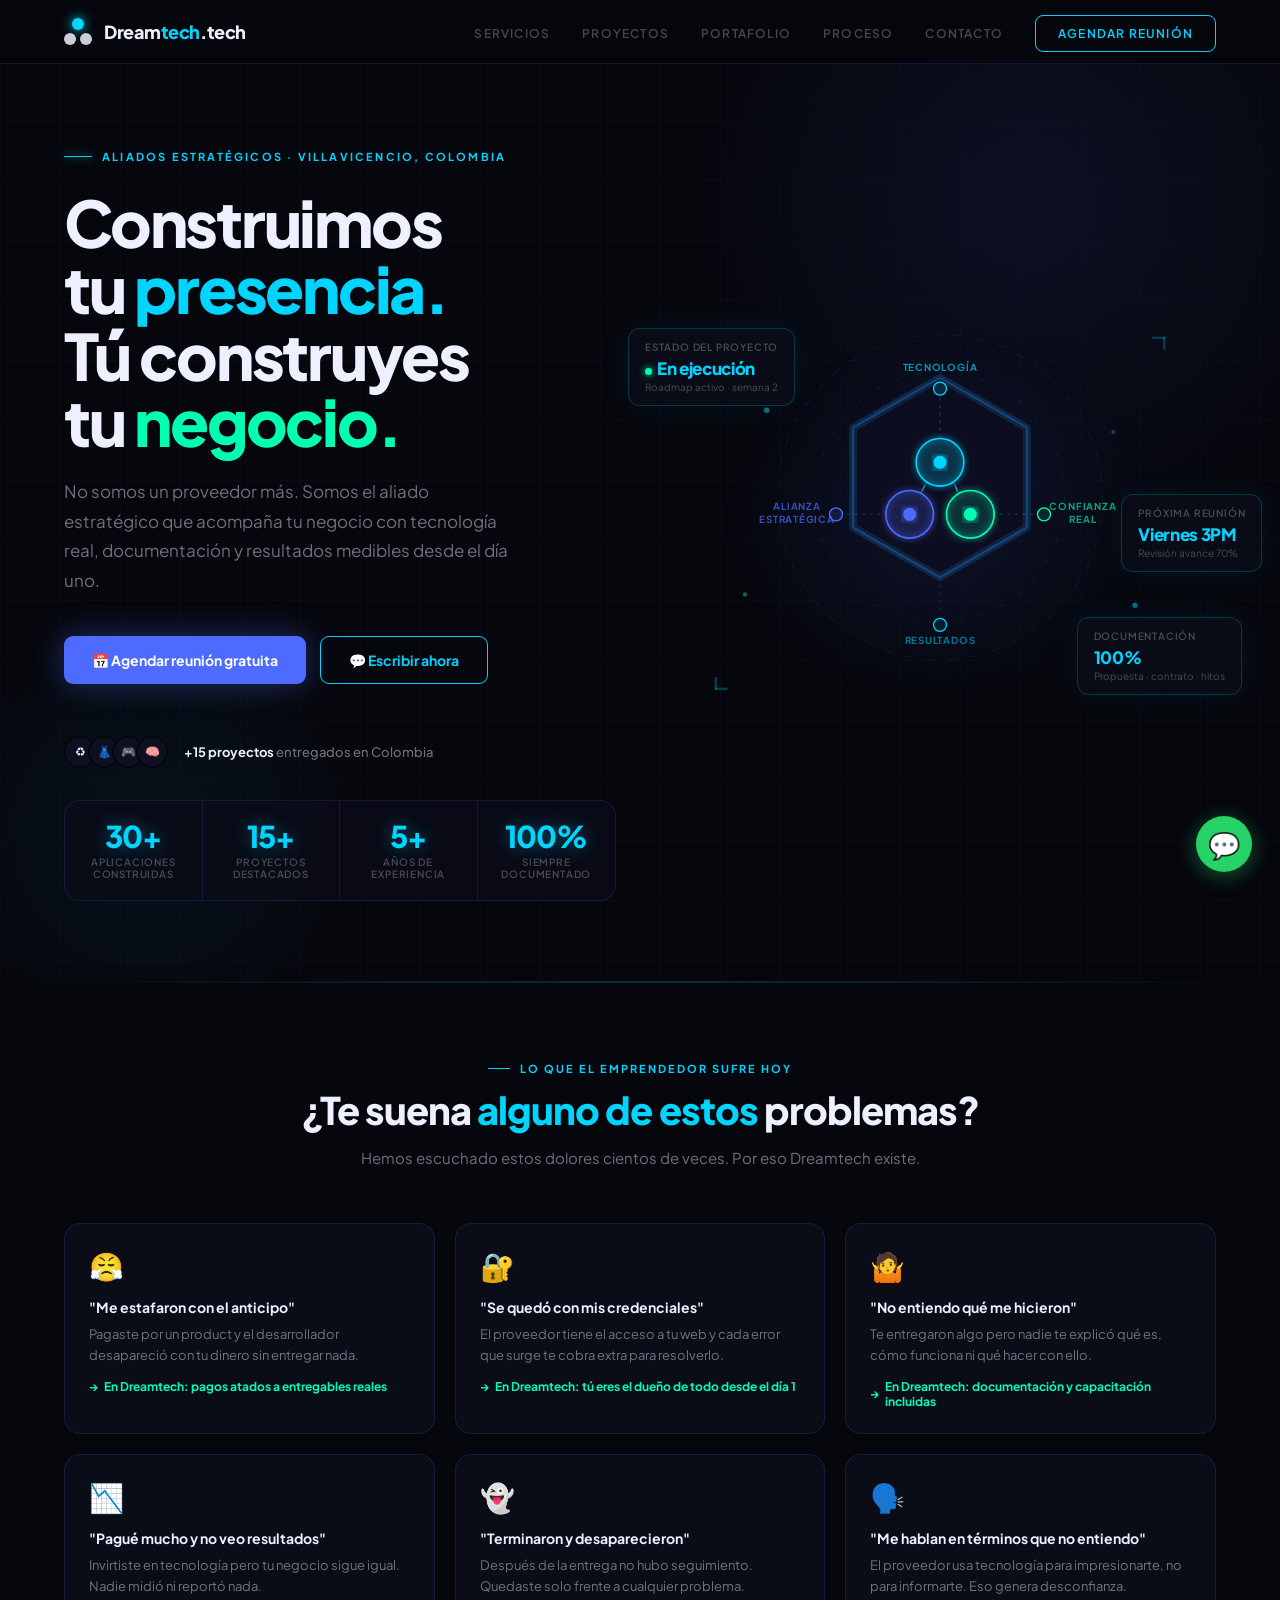
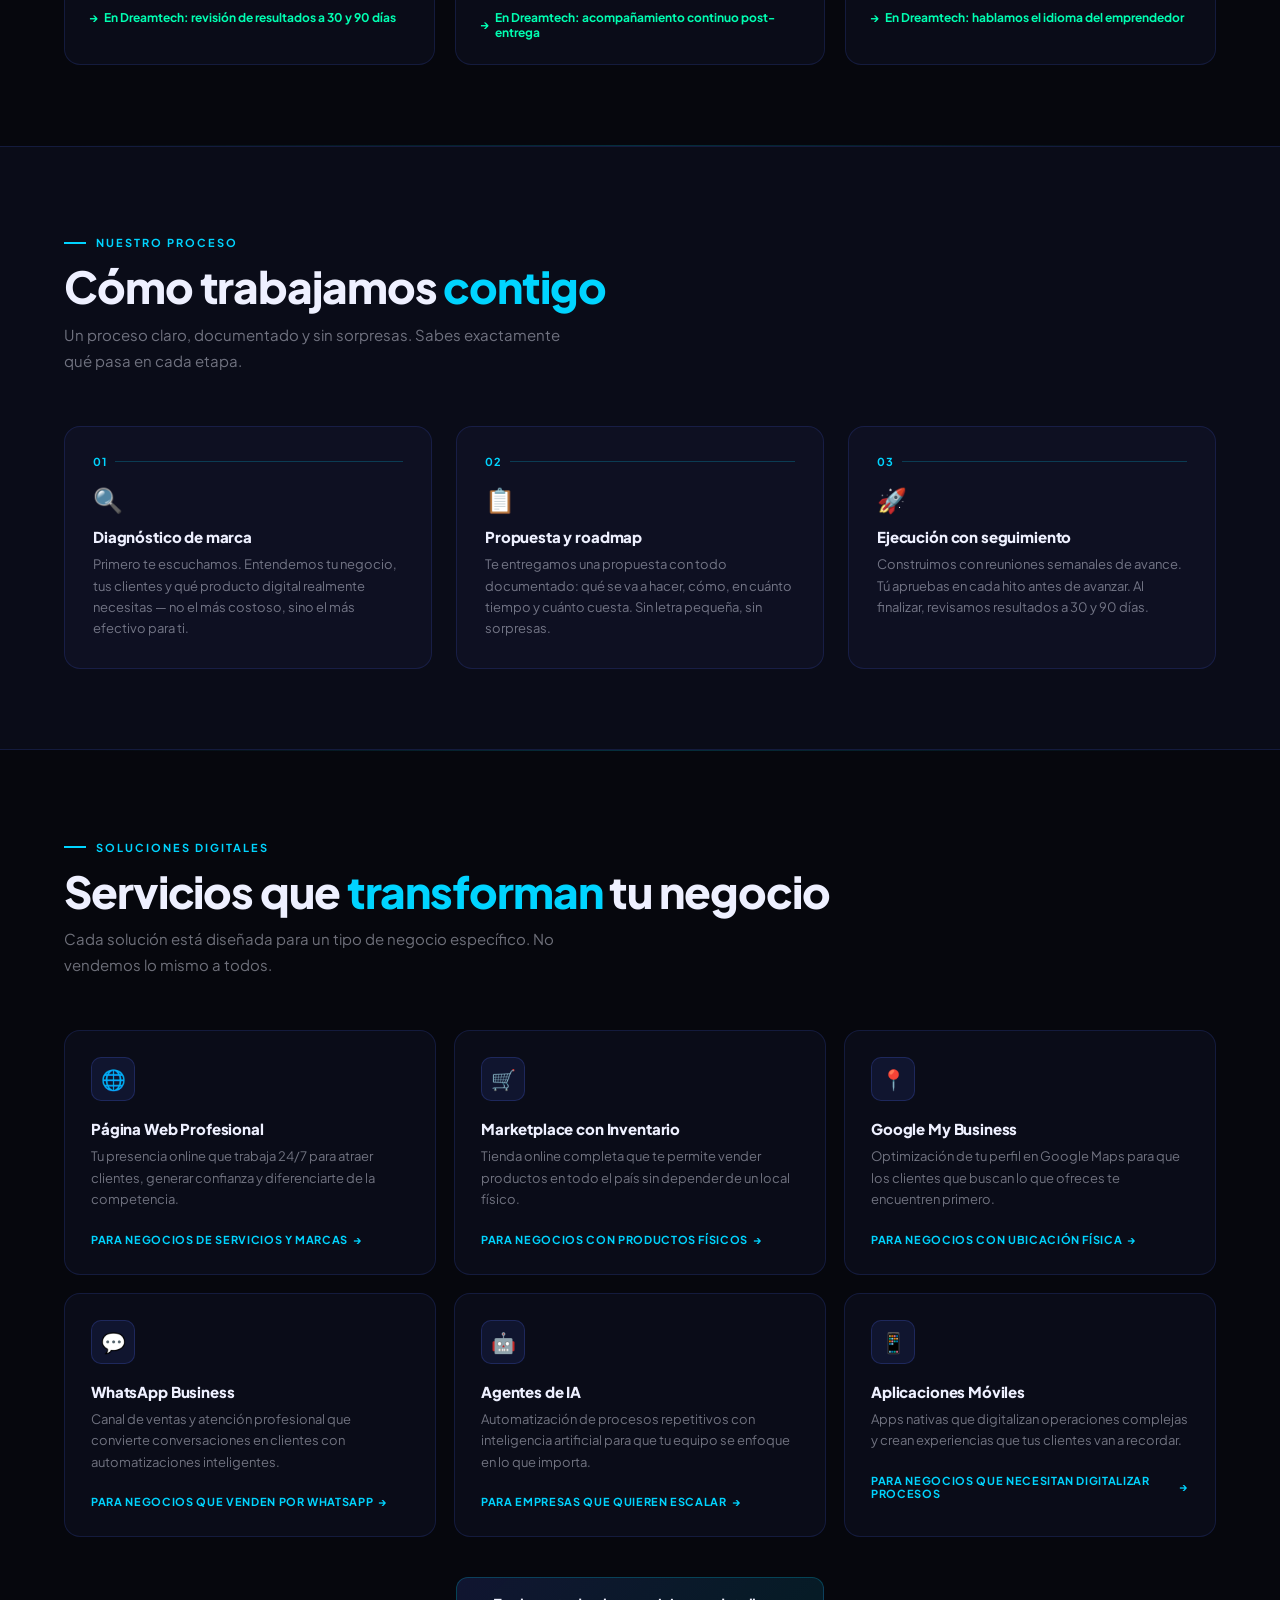
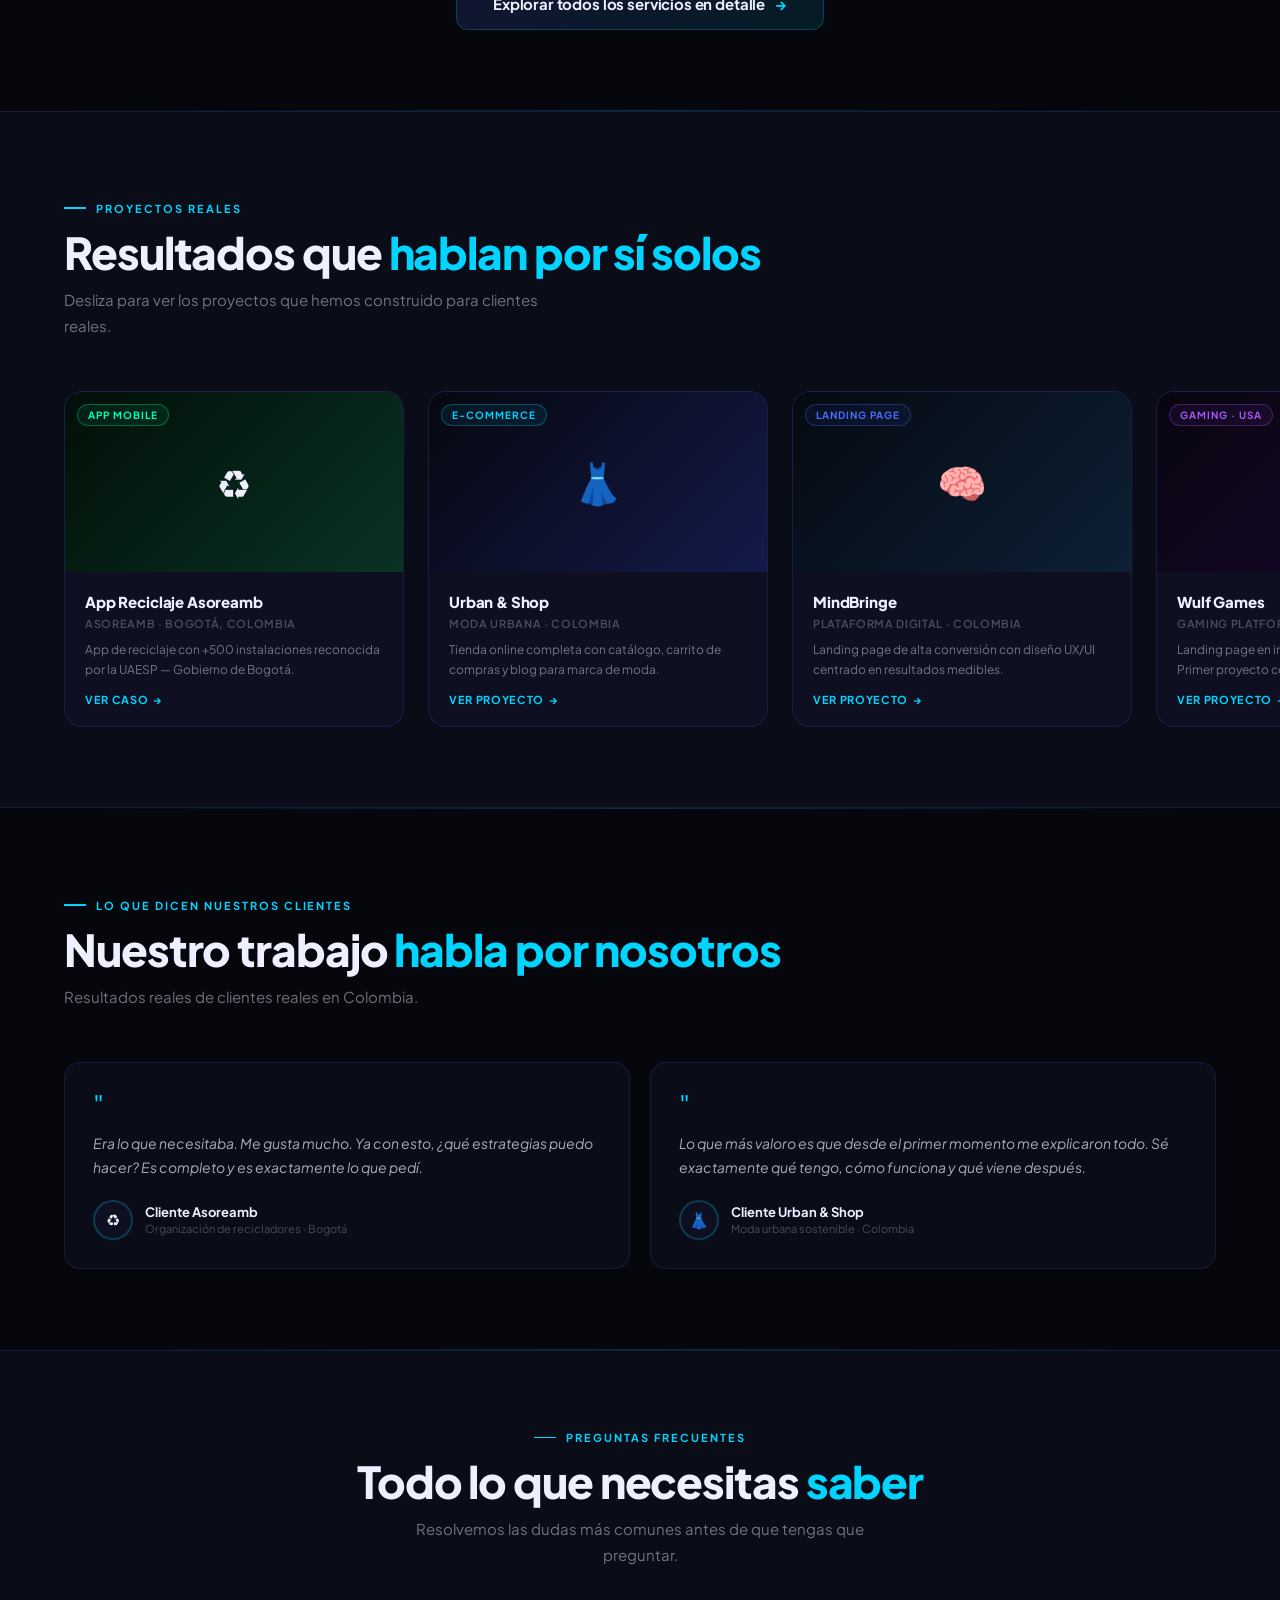
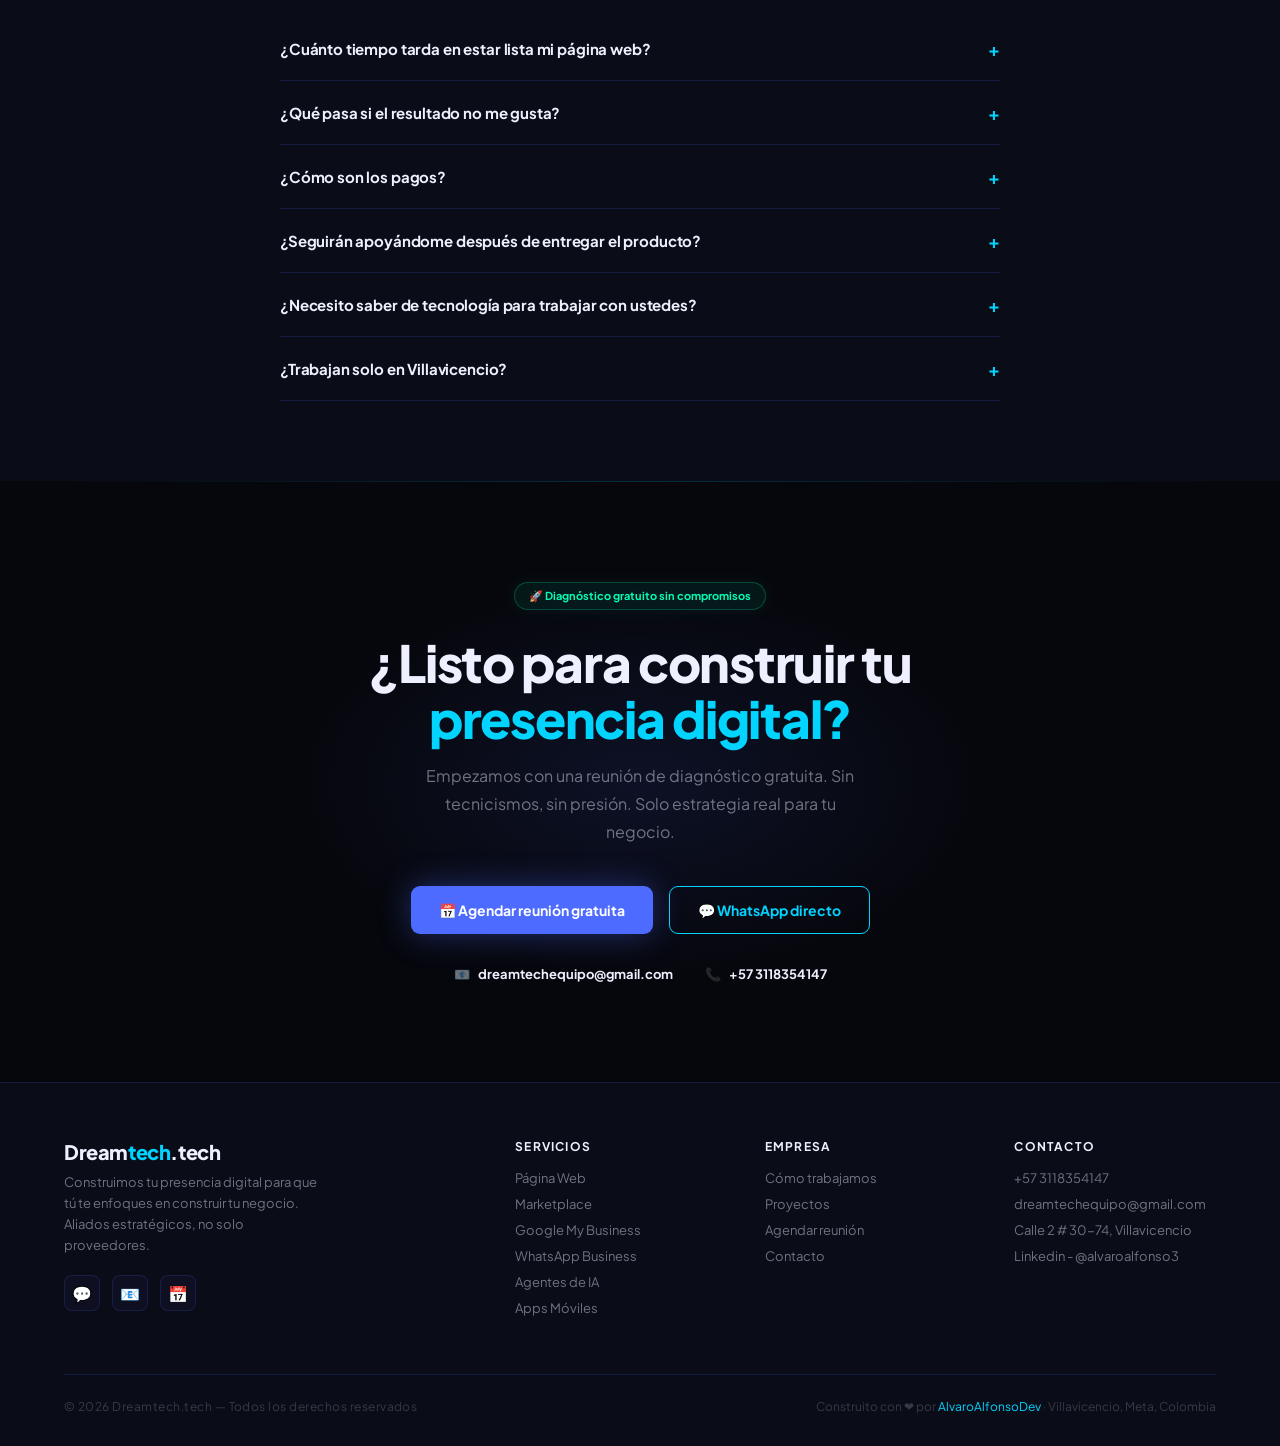
==== commit 16654241: "Actualizo modo pro servicios" ====
--- a/index.html
+++ b/index.html
@@ -82,7 +82,7 @@
   <!-- End Google Tag Manager (noscript) -->
 
   <!-- WA FLOAT -->
-  <a href="https://wa.link/v4dh9e" target="_blank" class="wa-float" aria-label="Contactar por WhatsApp">💬</a>
+  <a href="https://wa.link/dwj8ik" target="_blank" class="wa-float" aria-label="Contactar por WhatsApp">💬</a>
 
   <!-- NAV -->
   <nav id="nav">
@@ -96,6 +96,7 @@
     <ul class="nav-links">
       <li><a href="#servicios">Servicios</a></li>
       <li><a href="#proyectos">Proyectos</a></li>
+      <li><a href="https://dreamtech.tech/portafolio">Portafolio</a></li>
       <li><a href="#proceso">Proceso</a></li>
       <li><a href="#contacto">Contacto</a></li>
       <li><a href="https://calendar.app.google/cgQQn2X2xicdRBaF7" target="_blank" class="nav-cta">AGENDAR REUNIÓN</a></li>
@@ -123,7 +124,7 @@
       
       <div class="hero-actions">
         <a href="https://calendar.app.google/cgQQn2X2xicdRBaF7" target="_blank" class="btn-p">📅 Agendar reunión gratuita</a>
-        <a href="https://wa.link/v4dh9e" target="_blank" class="btn-g">💬 Escribir ahora</a>
+        <a href="https://wa.link/dwj8ik" target="_blank" class="btn-g">💬 Escribir ahora</a>
       </div>
       
       <div class="hero-trust">
@@ -409,11 +410,11 @@
     <p class="cta-sub">Empezamos con una reunión de diagnóstico gratuita. Sin tecnicismos, sin presión. Solo estrategia real para tu negocio.</p>
     <div class="cta-btns">
       <a href="https://calendar.app.google/cgQQn2X2xicdRBaF7" target="_blank" class="btn-p">📅 Agendar reunión gratuita</a>
-      <a href="https://wa.link/v4dh9e" target="_blank" class="btn-g">💬 WhatsApp directo</a>
+      <a href="https://wa.link/dwj8ik" target="_blank" class="btn-g">💬 WhatsApp directo</a>
     </div>
     <div class="cta-contact-alts">
       <a href="mailto:dreamtechequipo@gmail.com" class="cca">📧 <span>dreamtechequipo@gmail.com</span></a>
-      <a href="https://wa.link/v4dh9e" class="cca">📞 <span>+57 3118354147</span></a>
+      <a href="https://wa.link/dwj8ik" class="cca">📞 <span>+57 3118354147</span></a>
     </div>
   </section>
 
@@ -424,7 +425,7 @@
         <div class="footer-brand-name">Dream<span>tech</span>.tech</div>
         <div class="footer-tagline">Construimos tu presencia digital para que tú te enfoques en construir tu negocio. Aliados estratégicos, no solo proveedores.</div>
         <div class="footer-social">
-          <a href="https://wa.link/v4dh9e" target="_blank" class="fsoc" aria-label="WhatsApp">💬</a>
+          <a href="https://wa.link/dwj8ik" target="_blank" class="fsoc" aria-label="WhatsApp">💬</a>
           <a href="mailto:dreamtechequipo@gmail.com" class="fsoc" aria-label="Email">📧</a>
           <a href="https://calendar.app.google/cgQQn2X2xicdRBaF7" target="_blank" class="fsoc" aria-label="Agendar">📅</a>
         </div>
@@ -447,9 +448,10 @@
       </div>
       <div class="footer-col">
         <div class="footer-col-title">Contacto</div>
-        <a href="https://wa.link/v4dh9e">+57 3118354147</a>
+        <a href="https://wa.link/dwj8ik">+57 3118354147</a>
         <a href="mailto:dreamtechequipo@gmail.com">dreamtechequipo@gmail.com</a>
         <a href="https://maps.app.goo.gl/7ZfgfKwi2QenAHfU7">Calle 2 # 30-74, Villavicencio</a>
+        <a href="https://www.linkedin.com/in/alvaroalfonso3/">Linkedin - @alvaroalfonso3 </a>
       </div>
     </div>
     <div class="footer-bottom">
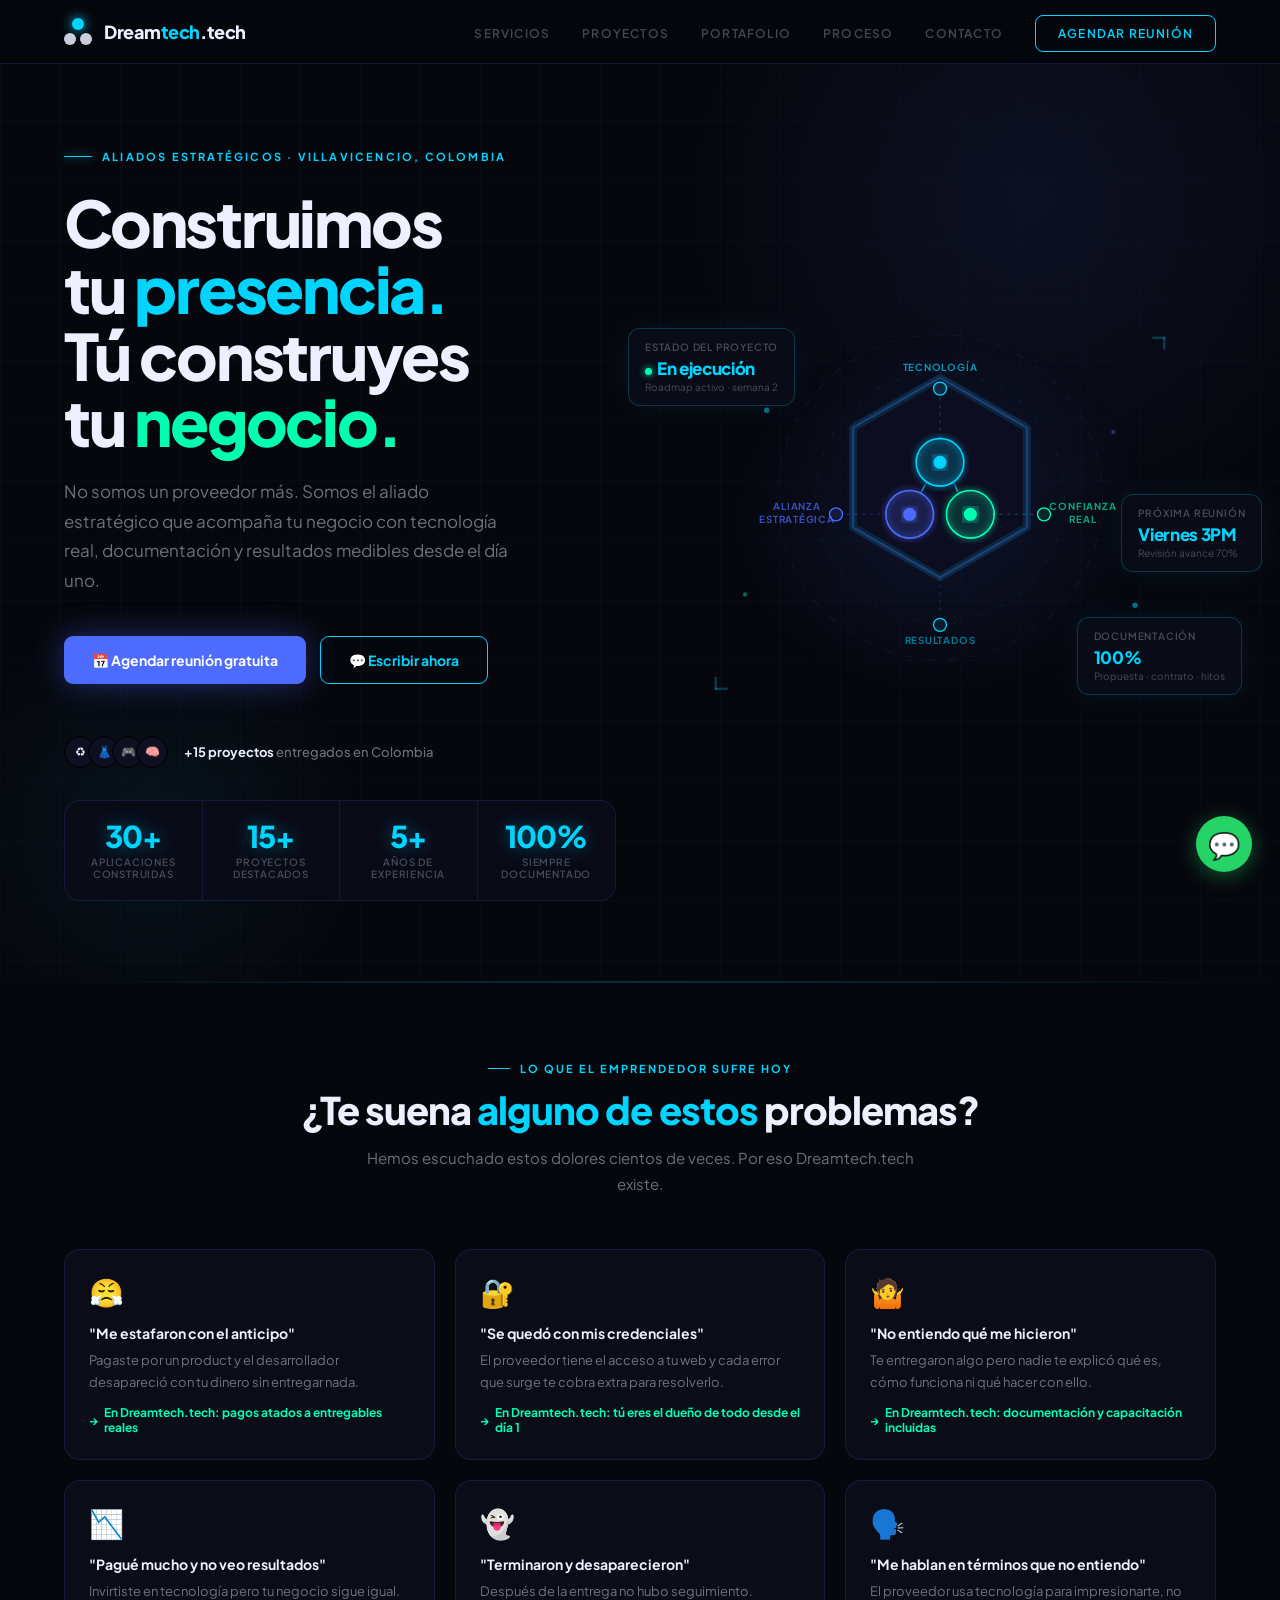
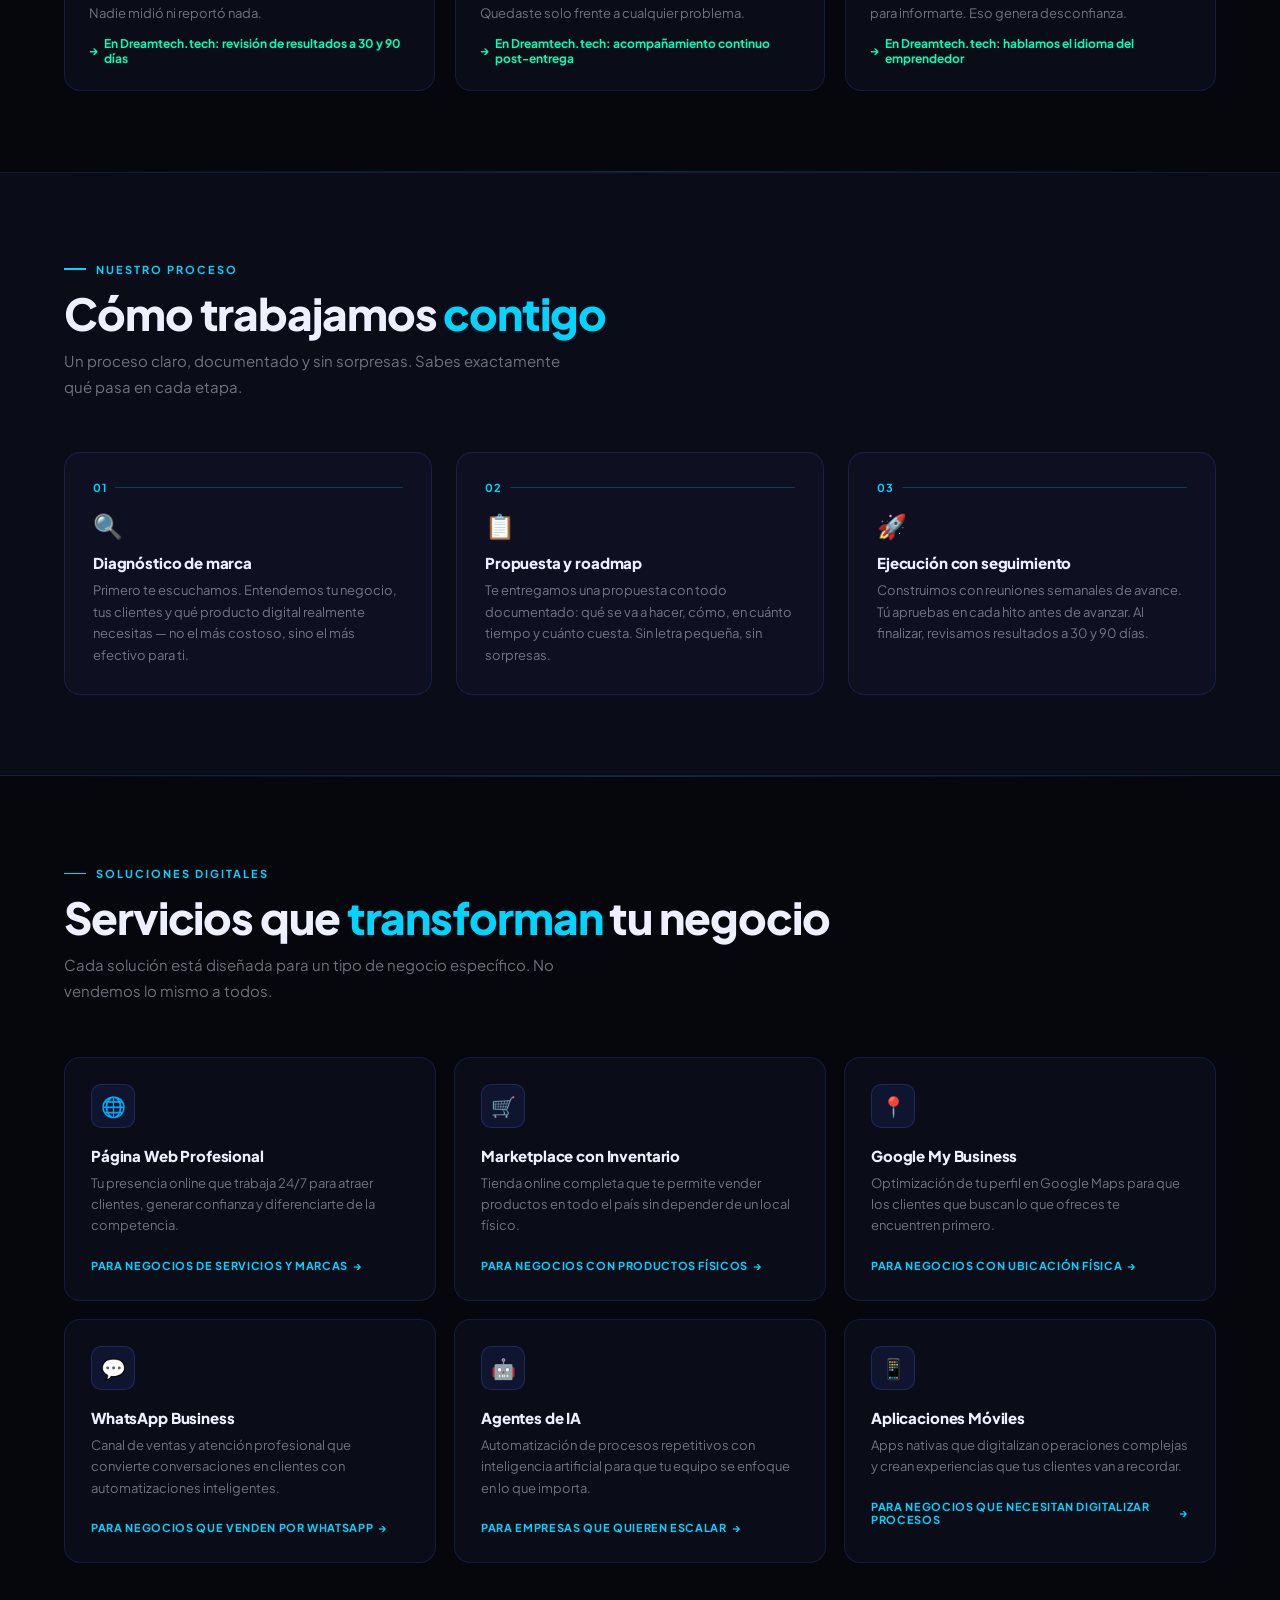
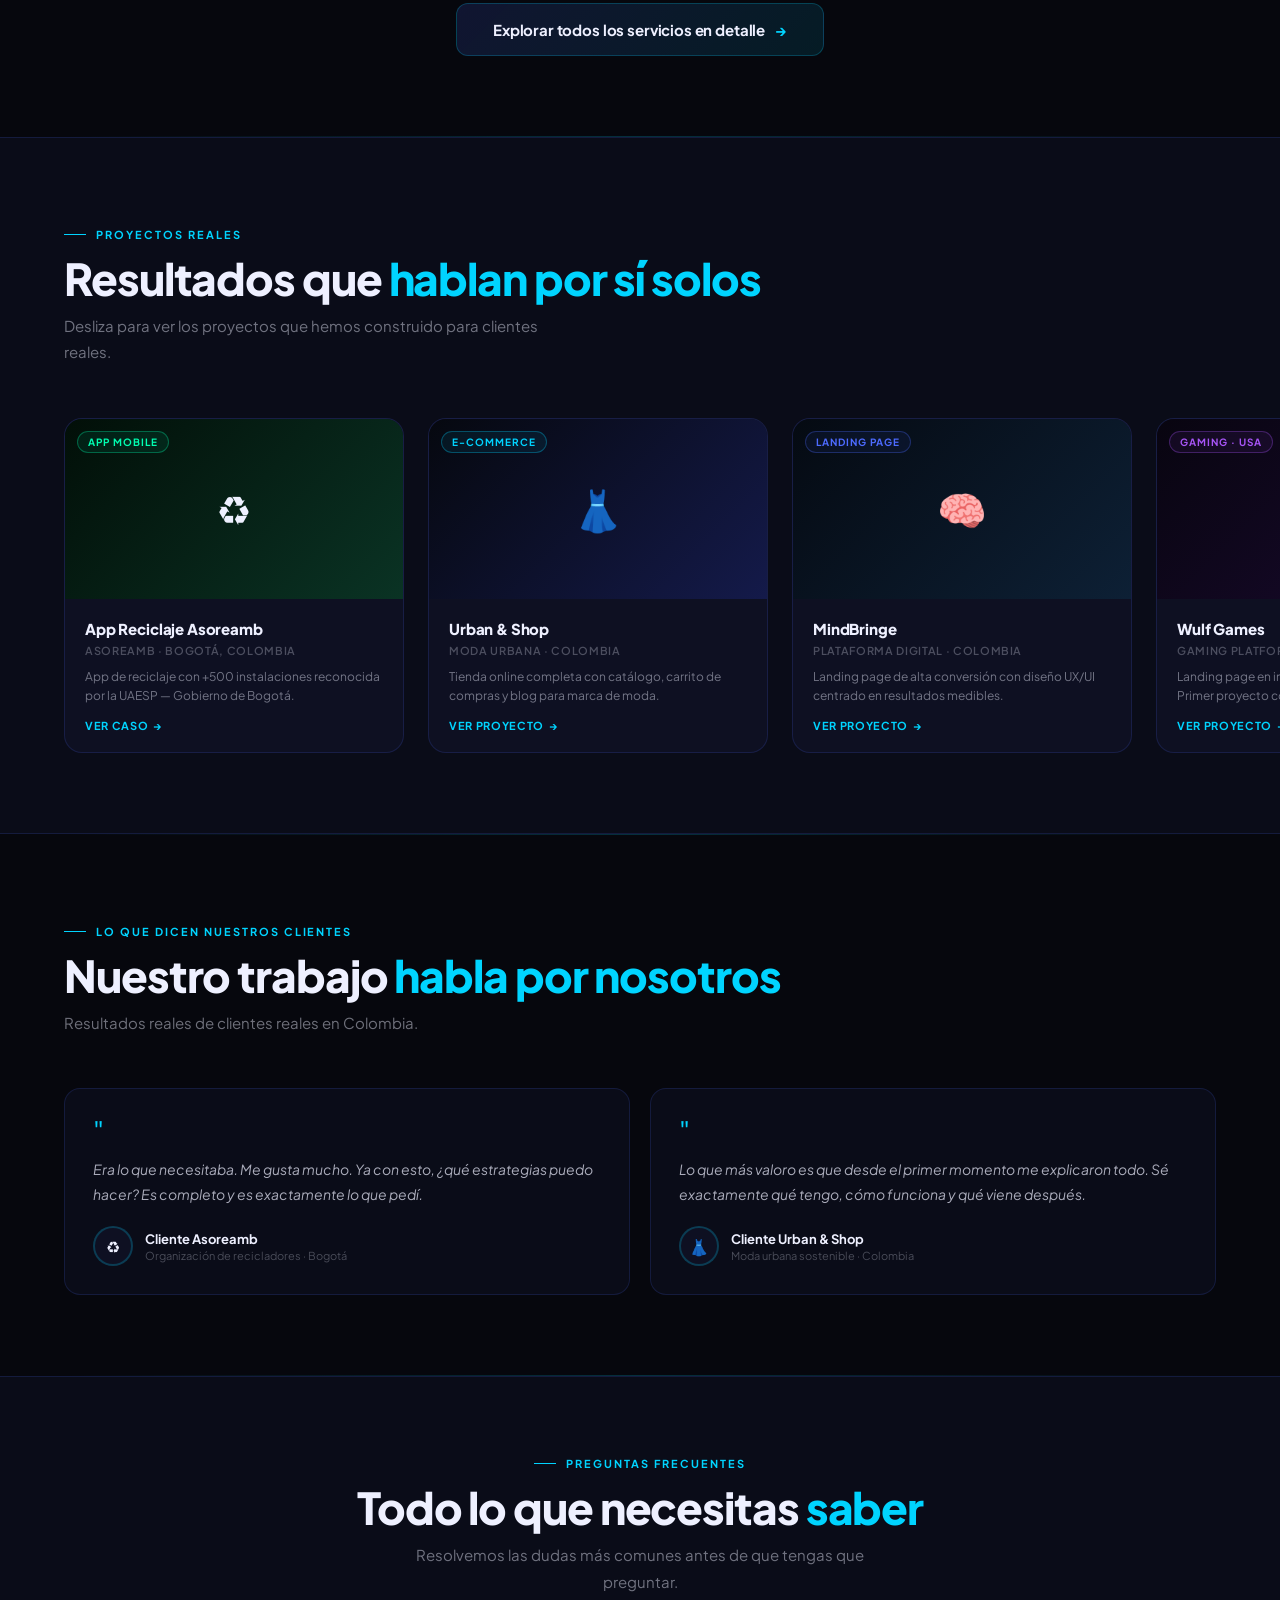
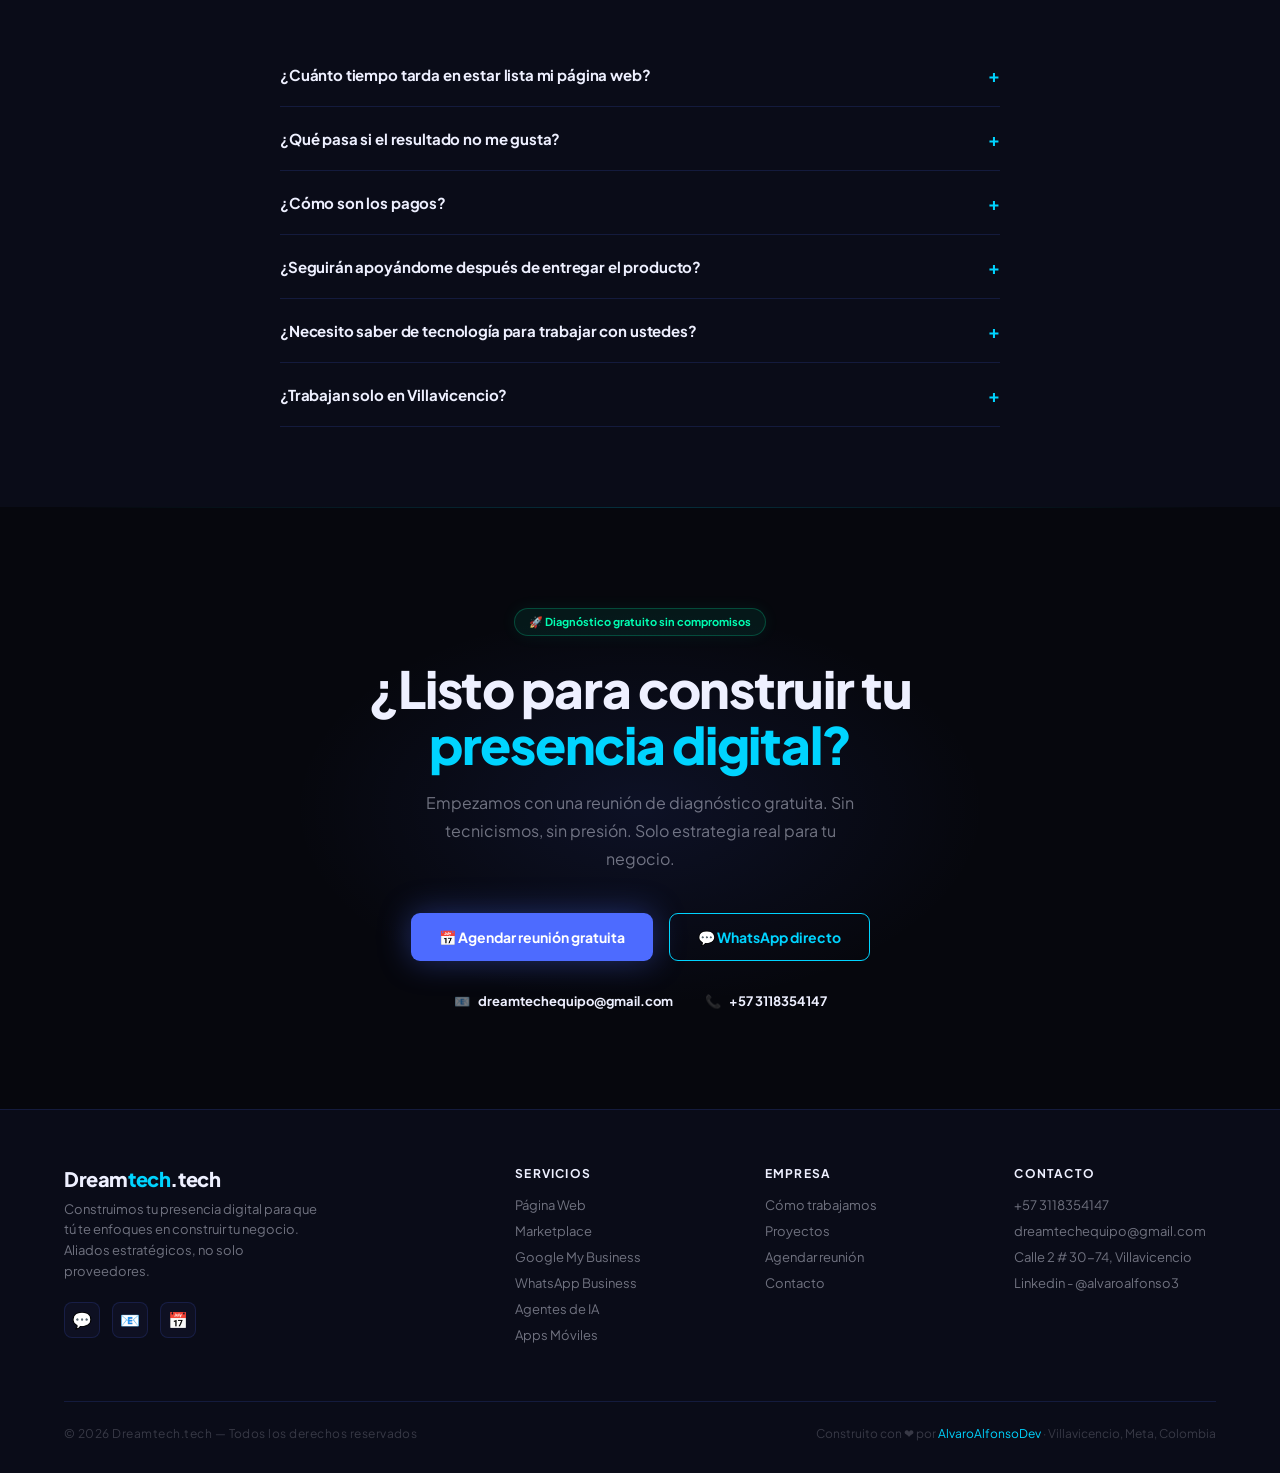
==== commit f1058184: "actualizo todo" ====
--- a/index.html
+++ b/index.html
@@ -16,7 +16,7 @@
   
   <title>Dreamtech.tech — Construimos tu presencia digital. Tú construyes tu negocio.</title>
   <meta name="description" content="Dreamtech.tech es tu aliado estratégico en tecnología. Construimos páginas web, marketplaces, apps y soluciones digitales para emprendedores colombianos con documentación, seguimiento y resultados reales.">
-  <meta name="keywords" content="diseño web Villavicencio, agencia digital Colombia, página web emprendedores, marketplace Colombia, Google My Business, WhatsApp Business, desarrollo de software, Dreamtech, inteligencia artificial">
+  <meta name="keywords" content="diseño web Villavicencio, agencia digital Colombia, página web emprendedores, marketplace Colombia, Google My Business, WhatsApp Business, desarrollo de software, inteligencia artificial">
   <meta name="author" content="Álvaro Andrés Alfonso Rodríguez — AlvaroAlfonsoDev">
   <meta name="robots" content="index, follow">
   
@@ -34,43 +34,62 @@
   <link rel="apple-touch-icon" href="/Images/Icono.png">
 
   <!-- Schema.org structured data for AI/SEO -->
-  <script type="application/ld+json">
-  {
-    "@context": "https://schema.org",
-    "@type": "LocalBusiness",
-    "name": "Dreamtech.tech",
-    "description": "Consultora tecnológica especializada en soluciones digitales integrales para emprendedores. Aliados estratégicos que acompañan cada proyecto con documentación, seguimiento y resultados medibles.",
-    "url": "https://dreamtech.tech",
-    "telephone": "+573118354147",
-    "email": "dreamtechequipo@gmail.com",
-    "address": {
-      "@type": "PostalAddress",
-      "streetAddress": "Calle 2 # 30-74",
-      "addressLocality": "Villavicencio",
-      "addressRegion": "Meta",
-      "addressCountry": "CO"
-    },
-    "founder": {
-      "@type": "Person",
-      "name": "Álvaro Andrés Alfonso Rodríguez",
-      "jobTitle": "Founder & Software Engineer",
-      "sameAs": "https://github.com/AlvaroAlfonsoDev"
-    },
-    "serviceArea": {"@type": "Country", "name": "Colombia"},
-    "hasOfferCatalog": {
-      "@type": "OfferCatalog",
-      "name": "Servicios Digitales Dreamtech",
-      "itemListElement": [
-        {"@type": "Offer", "itemOffered": {"@type": "Service", "name": "Página Web Profesional"}},
-        {"@type": "Offer", "itemOffered": {"@type": "Service", "name": "Marketplace con Inventario"}},
-        {"@type": "Offer", "itemOffered": {"@type": "Service", "name": "Google My Business"}},
-        {"@type": "Offer", "itemOffered": {"@type": "Service", "name": "WhatsApp Business"}},
-        {"@type": "Offer", "itemOffered": {"@type": "Service", "name": "Agentes de Inteligencia Artificial"}},
-        {"@type": "Offer", "itemOffered": {"@type": "Service", "name": "Aplicaciones Móviles"}}
-      ]
-    }
+<script type="application/ld+json">
+{
+  "@context": "https://schema.org",
+  "@type": ["LocalBusiness", "SoftwareCompany"],
+  "name": "Dreamtech.tech",
+  "alternateName": "Dreamtech.tech Colombia",
+  "description": "Consultora tecnológica especializada en ingeniería de software, arquitectura web y automatización de procesos con Inteligencia Artificial. Aliados estratégicos que acompañan cada proyecto con documentación técnica, seguimiento y resultados medibles.",
+  "url": "https://dreamtech.tech",
+  "telephone": "+573118354147",
+  "email": "dreamtechequipo@gmail.com",
+  "address": {
+    "@type": "PostalAddress",
+    "streetAddress": "Calle 2 #30-74 Coralina",
+    "addressLocality": "Villavicencio",
+    "addressRegion": "Meta",
+    "addressCountry": "CO"
+  },
+  "knowsAbout": [
+    "Software Engineering",
+    "Web Development",
+    "Search Engine Optimization (SEO)",
+    "Artificial Intelligence Agents",
+    "Workflow Automation",
+    "Clean Code Architecture",
+    "Robust Digital Infrastructure",
+    "AI-Generated Content Optimization (AIO)",
+    "API Integration & Webhooks",
+    "B2B Tech Consulting",
+    "IT Outsourcing Services"
+  ],
+  "founder": {
+    "@type": "Person",
+    "name": "Álvaro Andrés Alfonso Rodríguez",
+    "jobTitle": "Founder & Software Engineer",
+    "sameAs": [
+      "https://github.com/AlvaroAlfonsoDev",
+      "https://www.linkedin.com/in/alvaroalfonso3/"
+    ]
+  },
+  "serviceArea": {
+    "@type": "Country", 
+    "name": "Colombia"
+  },
+  "hasOfferCatalog": {
+    "@type": "OfferCatalog",
+    "name": "Servicios Digitales Dreamtech.tech",
+    "itemListElement": [
+      {"@type": "Offer", "itemOffered": {"@type": "Service", "name": "Página Web Profesional y Ecosistemas Web"}},
+      {"@type": "Offer", "itemOffered": {"@type": "Service", "name": "Marketplace con Inventario Automatizado"}},
+      {"@type": "Offer", "itemOffered": {"@type": "Service", "name": "Optimización de Google My Business y SEO Local"}},
+      {"@type": "Offer", "itemOffered": {"@type": "Service", "name": "Estrategia e Integración de WhatsApp Business"}},
+      {"@type": "Offer", "itemOffered": {"@type": "Service", "name": "Construcción de Agentes de Inteligencia Artificial y Automatización"}}
+    ]
   }
-  </script>
+}
+</script>
 
   <!-- Google Fonts & Vincular CSS Externo -->
   <link href="https://fonts.googleapis.com/css2?family=Plus+Jakarta+Sans:wght@300;400;500;600;700;800&display=swap" rel="stylesheet">
@@ -209,14 +228,14 @@
   <section class="pain-sec reveal" id="dolor">
     <div class="sec-eyebrow" style="display:flex;justify-content:center;margin-bottom:14px;">Lo que el emprendedor sufre hoy</div>
     <h2 class="pain-title">¿Te suena <span>alguno de estos</span> problemas?</h2>
-    <p class="pain-sub">Hemos escuchado estos dolores cientos de veces. Por eso Dreamtech existe.</p>
+    <p class="pain-sub">Hemos escuchado estos dolores cientos de veces. Por eso Dreamtech.tech existe.</p>
     <div class="pain-grid">
-      <div class="pain-card"><div class="pain-icon">😤</div><div class="pain-card-title">"Me estafaron con el anticipo"</div><div class="pain-card-desc">Pagaste por un product y el desarrollador desapareció con tu dinero sin entregar nada.</div><div class="pain-card-fix">En Dreamtech: pagos atados a entregables reales</div></div>
-      <div class="pain-card"><div class="pain-icon">🔐</div><div class="pain-card-title">"Se quedó con mis credenciales"</div><div class="pain-card-desc">El proveedor tiene el acceso a tu web y cada error que surge te cobra extra para resolverlo.</div><div class="pain-card-fix">En Dreamtech: tú eres el dueño de todo desde el día 1</div></div>
-      <div class="pain-card"><div class="pain-icon">🤷</div><div class="pain-card-title">"No entiendo qué me hicieron"</div><div class="pain-card-desc">Te entregaron algo pero nadie te explicó qué es, cómo funciona ni qué hacer con ello.</div><div class="pain-card-fix">En Dreamtech: documentación y capacitación incluidas</div></div>
-      <div class="pain-card"><div class="pain-icon">📉</div><div class="pain-card-title">"Pagué mucho y no veo resultados"</div><div class="pain-card-desc">Invirtiste en tecnología pero tu negocio sigue igual. Nadie midió ni reportó nada.</div><div class="pain-card-fix">En Dreamtech: revisión de resultados a 30 y 90 días</div></div>
-      <div class="pain-card"><div class="pain-icon">👻</div><div class="pain-card-title">"Terminaron y desaparecieron"</div><div class="pain-card-desc">Después de la entrega no hubo seguimiento. Quedaste solo frente a cualquier problema.</div><div class="pain-card-fix">En Dreamtech: acompañamiento continuo post-entrega</div></div>
-      <div class="pain-card"><div class="pain-icon">🗣️</div><div class="pain-card-title">"Me hablan en términos que no entiendo"</div><div class="pain-card-desc">El proveedor usa tecnología para impresionarte, no para informarte. Eso genera desconfianza.</div><div class="pain-card-fix">En Dreamtech: hablamos el idioma del emprendedor</div></div>
+      <div class="pain-card"><div class="pain-icon">😤</div><div class="pain-card-title">"Me estafaron con el anticipo"</div><div class="pain-card-desc">Pagaste por un product y el desarrollador desapareció con tu dinero sin entregar nada.</div><div class="pain-card-fix">En Dreamtech.tech: pagos atados a entregables reales</div></div>
+      <div class="pain-card"><div class="pain-icon">🔐</div><div class="pain-card-title">"Se quedó con mis credenciales"</div><div class="pain-card-desc">El proveedor tiene el acceso a tu web y cada error que surge te cobra extra para resolverlo.</div><div class="pain-card-fix">En Dreamtech.tech: tú eres el dueño de todo desde el día 1</div></div>
+      <div class="pain-card"><div class="pain-icon">🤷</div><div class="pain-card-title">"No entiendo qué me hicieron"</div><div class="pain-card-desc">Te entregaron algo pero nadie te explicó qué es, cómo funciona ni qué hacer con ello.</div><div class="pain-card-fix">En Dreamtech.tech: documentación y capacitación incluidas</div></div>
+      <div class="pain-card"><div class="pain-icon">📉</div><div class="pain-card-title">"Pagué mucho y no veo resultados"</div><div class="pain-card-desc">Invirtiste en tecnología pero tu negocio sigue igual. Nadie midió ni reportó nada.</div><div class="pain-card-fix">En Dreamtech.tech: revisión de resultados a 30 y 90 días</div></div>
+      <div class="pain-card"><div class="pain-icon">👻</div><div class="pain-card-title">"Terminaron y desaparecieron"</div><div class="pain-card-desc">Después de la entrega no hubo seguimiento. Quedaste solo frente a cualquier problema.</div><div class="pain-card-fix">En Dreamtech.tech: acompañamiento continuo post-entrega</div></div>
+      <div class="pain-card"><div class="pain-icon">🗣️</div><div class="pain-card-title">"Me hablan en términos que no entiendo"</div><div class="pain-card-desc">El proveedor usa tecnología para impresionarte, no para informarte. Eso genera desconfianza.</div><div class="pain-card-fix">En Dreamtech.tech: hablamos el idioma del emprendedor</div></div>
     </div>
   </section>
 
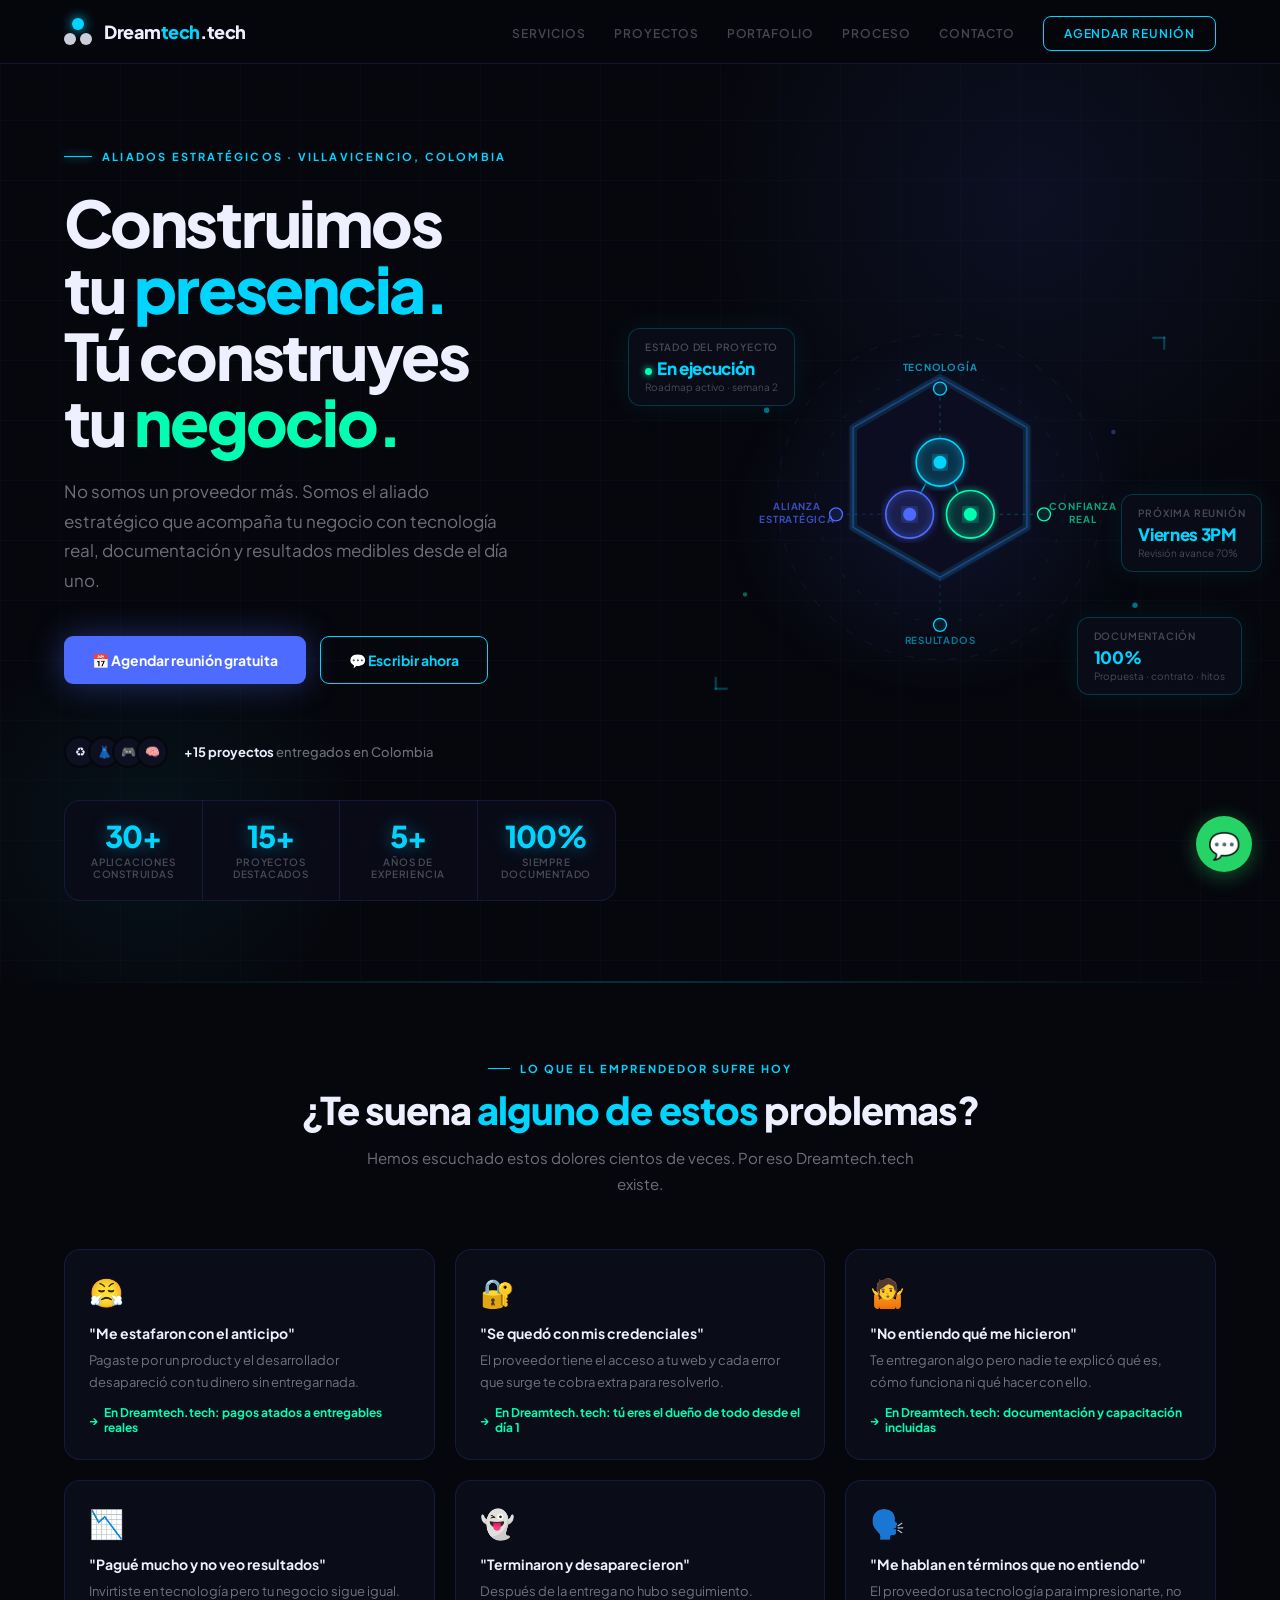
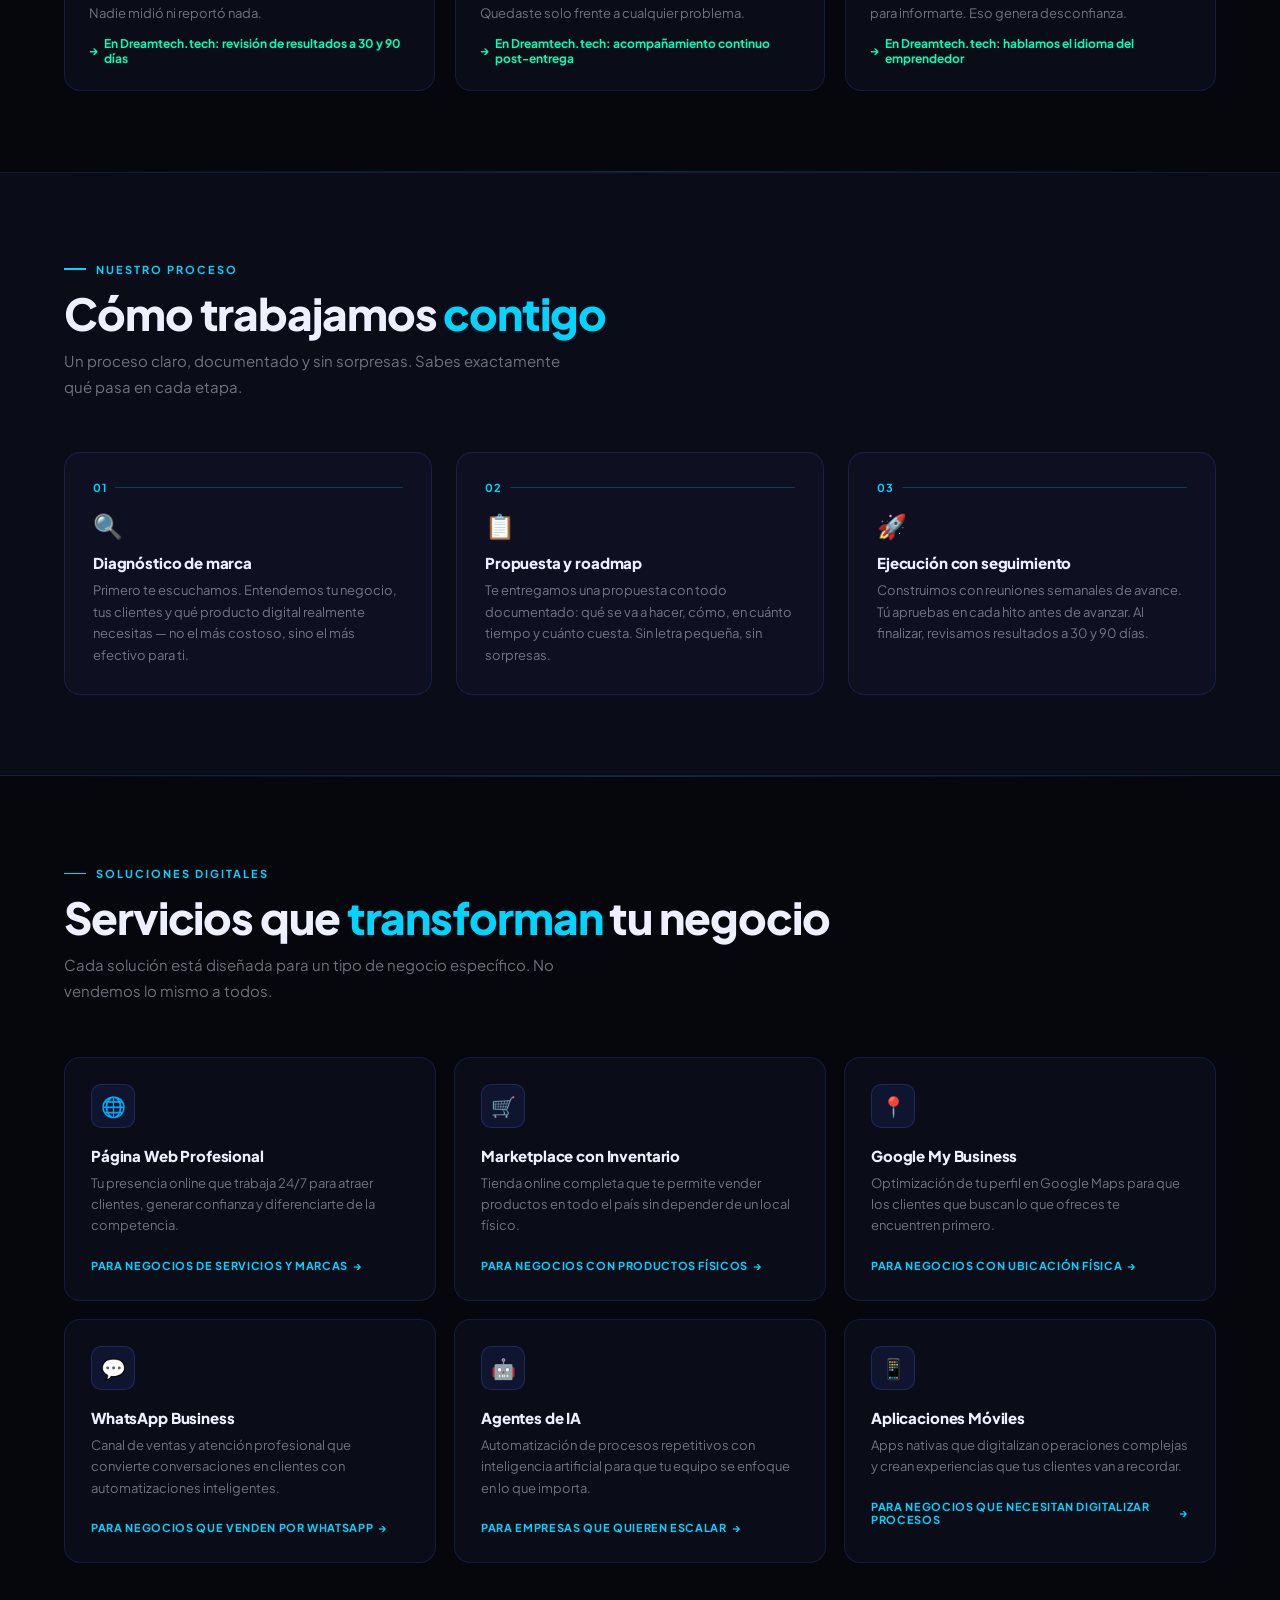
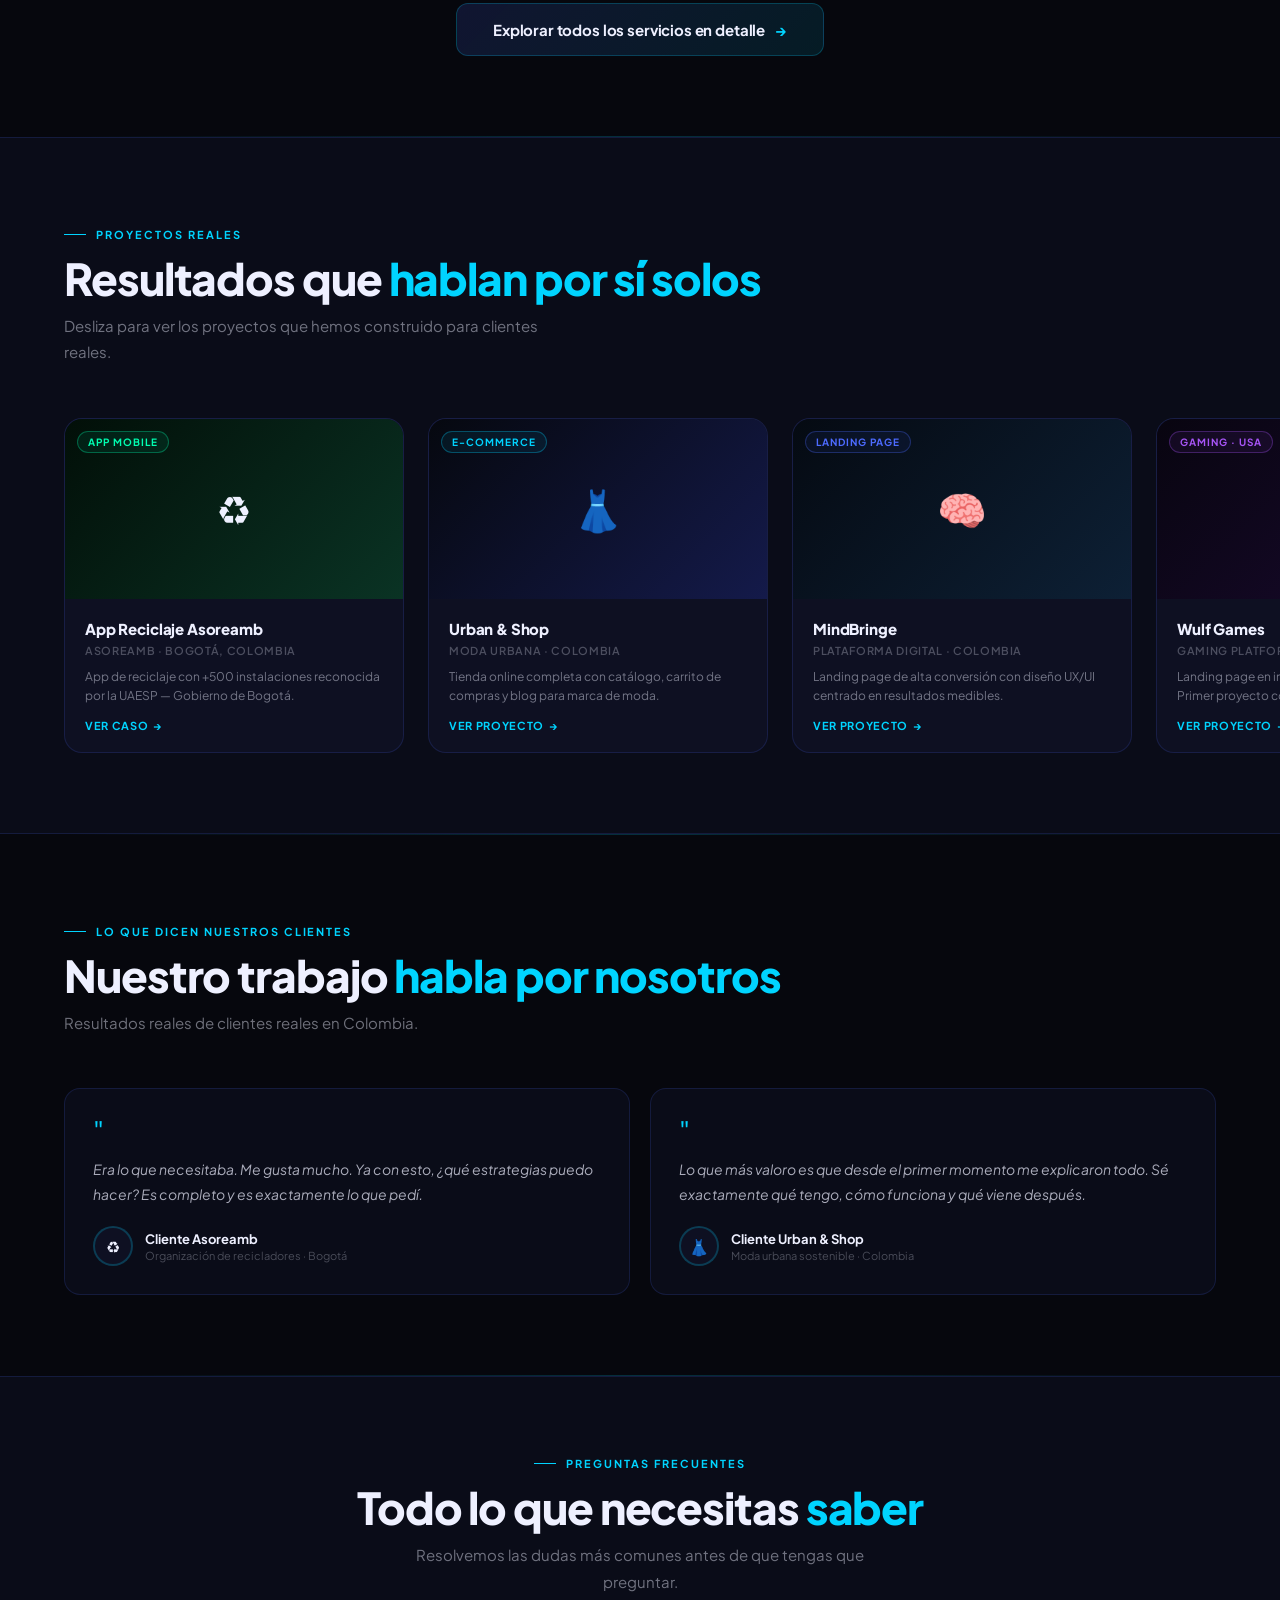
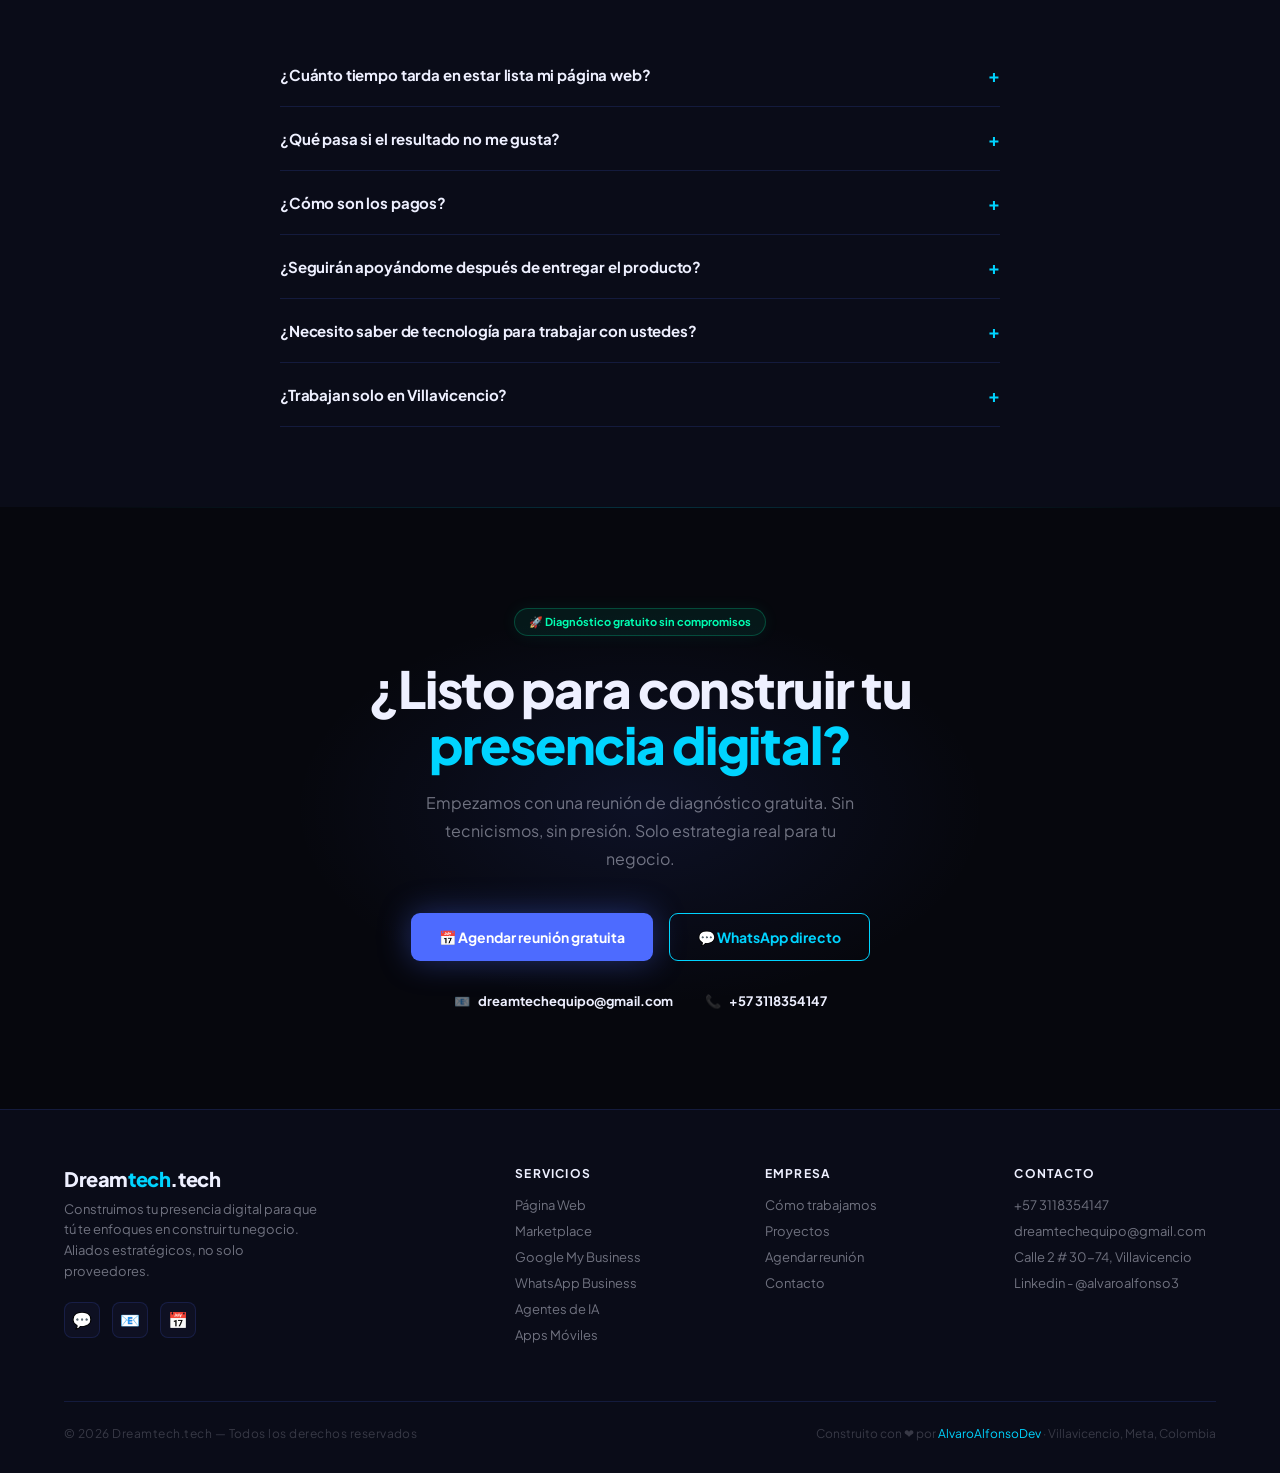
==== commit 6a494a80: "valido responsive" ====
--- a/index.html
+++ b/index.html
@@ -103,27 +103,30 @@
   <!-- WA FLOAT -->
   <a href="https://wa.link/dwj8ik" target="_blank" class="wa-float" aria-label="Contactar por WhatsApp">💬</a>
 
-  <!-- NAV -->
-  <nav id="nav">
-    <a href="#" class="logo">
-      <div class="logo-sym">
-        <div class="ld ld-t"></div>
-        <div class="ld-r"><div class="ld ld-b"></div><div class="ld ld-b"></div></div>
-      </div>
-      <div class="logo-name">Dream<span>tech</span>.tech</div>
-    </a>
-    <ul class="nav-links">
-      <li><a href="#servicios">Servicios</a></li>
-      <li><a href="#proyectos">Proyectos</a></li>
-      <li><a href="https://dreamtech.tech/portafolio">Portafolio</a></li>
-      <li><a href="#proceso">Proceso</a></li>
-      <li><a href="#contacto">Contacto</a></li>
-      <li><a href="https://calendar.app.google/cgQQn2X2xicdRBaF7" target="_blank" class="nav-cta">AGENDAR REUNIÓN</a></li>
-    </ul>
-    <button class="nav-mobile" id="navMobile" aria-label="Menú">
-      <span></span><span></span><span></span>
-    </button>
-  </nav>
+<nav id="nav">
+  <a href="#" class="logo">
+    <div class="logo-sym">
+      <div class="ld ld-t"></div>
+      <div class="ld-r"><div class="ld ld-b"></div><div class="ld ld-b"></div></div>
+    </div>
+    <div class="logo-name">Dream<span>tech</span>.tech</div>
+  </a>
+
+  <button class="nav-toggle" id="navToggle" aria-label="Abrir menú de navegación" aria-expanded="false" aria-controls="navMenu">
+    <span class="line"></span>
+    <span class="line"></span>
+    <span class="line"></span>
+  </button>
+
+  <ul class="nav-links" id="navMenu" aria-hidden="true">
+    <li><a href="#servicios">Servicios</a></li>
+    <li><a href="#proyectos">Proyectos</a></li>
+    <li><a href="https://dreamtech.tech/portafolio">Portafolio</a></li>
+    <li><a href="#proceso">Proceso</a></li>
+    <li><a href="#contacto">Contacto</a></li>
+    <li><a href="https://calendar.app.google/cgQQn2X2xicdRBaF7" target="_blank" class="nav-cta" data-analytics="nav-meeting">AGENDAR REUNIÓN</a></li>
+  </ul>
+</nav>
 
   <!-- HERO -->
   <section class="hero" id="inicio">
--- a/css/index.css
+++ b/css/index.css
@@ -1272,6 +1272,172 @@
 .reveal.visible {
   opacity: 1;
   transform: translateY(0);
+}
+/* ==========================================================================
+   NAVBAR COMPONENT - PREMIUM PRODUCTION LEVEL
+   ========================================================================== */
+
+nav {
+  position: fixed;
+  top: 0;
+  left: 0;
+  right: 0;
+  z-index: 200;
+  padding: 18px 64px;
+  display: flex;
+  align-items: center;
+  justify-content: space-between;
+  background: rgba(6, 7, 13, 0.92);
+  backdrop-filter: blur(24px);
+  -webkit-backdrop-filter: blur(24px);
+  border-bottom: 1px solid var(--border);
+  transition: background 0.3s ease;
+}
+
+/* DESKTOP NAV LINKS */
+.nav-links {
+  display: flex;
+  align-items: center;
+  gap: 28px;
+  list-style: none;
+}
+
+.nav-links a {
+  font-size: 12px;
+  font-weight: 600;
+  color: var(--gray2);
+  text-decoration: none;
+  letter-spacing: 0.08em;
+  text-transform: uppercase;
+  transition: color 0.2s ease;
+}
+
+.nav-links a:hover, 
+.nav-links a.active {
+  color: var(--cyan);
+}
+
+.nav-cta {
+  background: transparent;
+  border: 1.5px solid var(--cyan);
+  color: var(--cyan) !important;
+  padding: 9px 20px;
+  border-radius: 8px;
+  font-weight: 700;
+  font-size: 12px;
+  letter-spacing: 0.06em;
+  transition: background 0.2s, box-shadow 0.2s, transform 0.2s;
+}
+
+.nav-cta:hover {
+  background: rgba(0, 212, 255, 0.08) !important;
+  box-shadow: 0 0 22px rgba(0, 212, 255, 0.2);
+}
+
+/* BOTÓN HAMBURGUESA (Oculto por defecto en Desktop) */
+.nav-toggle {
+  display: none;
+  background: transparent;
+  border: none;
+  cursor: pointer;
+  padding: 8px;
+  z-index: 210;
+  flex-direction: column;
+  gap: 6px;
+}
+
+.nav-toggle .line {
+  display: block;
+  width: 22px;
+  height: 2px;
+  background-color: var(--white);
+  border-radius: 2px;
+  transition: transform 0.3s cubic-bezier(0.25, 1, 0.5, 1), 
+              opacity 0.3s cubic-bezier(0.25, 1, 0.5, 1),
+              background-color 0.3s ease;
+}
+
+/* ==========================================================================
+   RESPONSIVE MEDIA QUERY (MOBILE & TABLET)
+   ========================================================================== */
+@media (max-width: 1024px) {
+  nav {
+    padding: 16px 24px;
+  }
+
+  .nav-toggle {
+    display: flex; /* Se revela en móviles */
+  }
+
+  /* PANEL DESPLEGABLE MÓVIL FULL-SCREEN */
+  .nav-links {
+    position: fixed;
+    top: 0;
+    right: 0;
+    bottom: 0;
+    left: 0;
+    width: 100vw;
+    height: 100vh;
+    background: rgba(6, 7, 13, 0.98);
+    backdrop-filter: blur(32px);
+    -webkit-backdrop-filter: blur(32px);
+    flex-direction: column;
+    justify-content: center;
+    align-items: center;
+    gap: 32px;
+    padding: 40px;
+    
+    /* Estado inicial colapsado - Optimizado para GPU */
+    opacity: 0;
+    pointer-events: none;
+    transform: translateY(-12px);
+    transition: opacity 0.35s cubic-bezier(0.25, 1, 0.5, 1),
+                transform 0.35s cubic-bezier(0.25, 1, 0.5, 1);
+  }
+
+  /* Estado Abierto (Inyectado por JavaScript) */
+  .nav-links.is-open {
+    opacity: 1;
+    pointer-events: auto;
+    transform: translateY(0);
+  }
+
+  .nav-links a {
+    font-size: 18px; /* Texto más grande para fácil toque dactilar */
+    letter-spacing: 0.12em;
+    width: 100%;
+    text-align: center;
+    padding: 12px 0;
+  }
+
+  .nav-cta {
+    margin-top: 16px;
+    font-size: 14px;
+    padding: 14px 32px;
+    width: auto;
+    text-align: center;
+  }
+
+  /* INTERRUPTOR MORPHING: ANIMACIÓN DE HAMBURGUESA A "X" */
+  .nav-toggle[aria-expanded="true"] .line:nth-child(1) {
+    transform: translateY(8px) rotate(45deg);
+    background-color: var(--cyan);
+  }
+
+  .nav-toggle[aria-expanded="true"] .line:nth-child(2) {
+    opacity: 0;
+  }
+
+  .nav-toggle[aria-expanded="true"] .line:nth-child(3) {
+    transform: translateY(-8px) rotate(-45deg);
+    background-color: var(--cyan);
+  }
+
+  /* Regla auxiliar para congelar el scroll del sitio de fondo */
+  body.nav-lock-scroll {
+    overflow: hidden !important;
+    height: 100vh !important;
+  }
 }
 
 /* ── MOBILE ── */
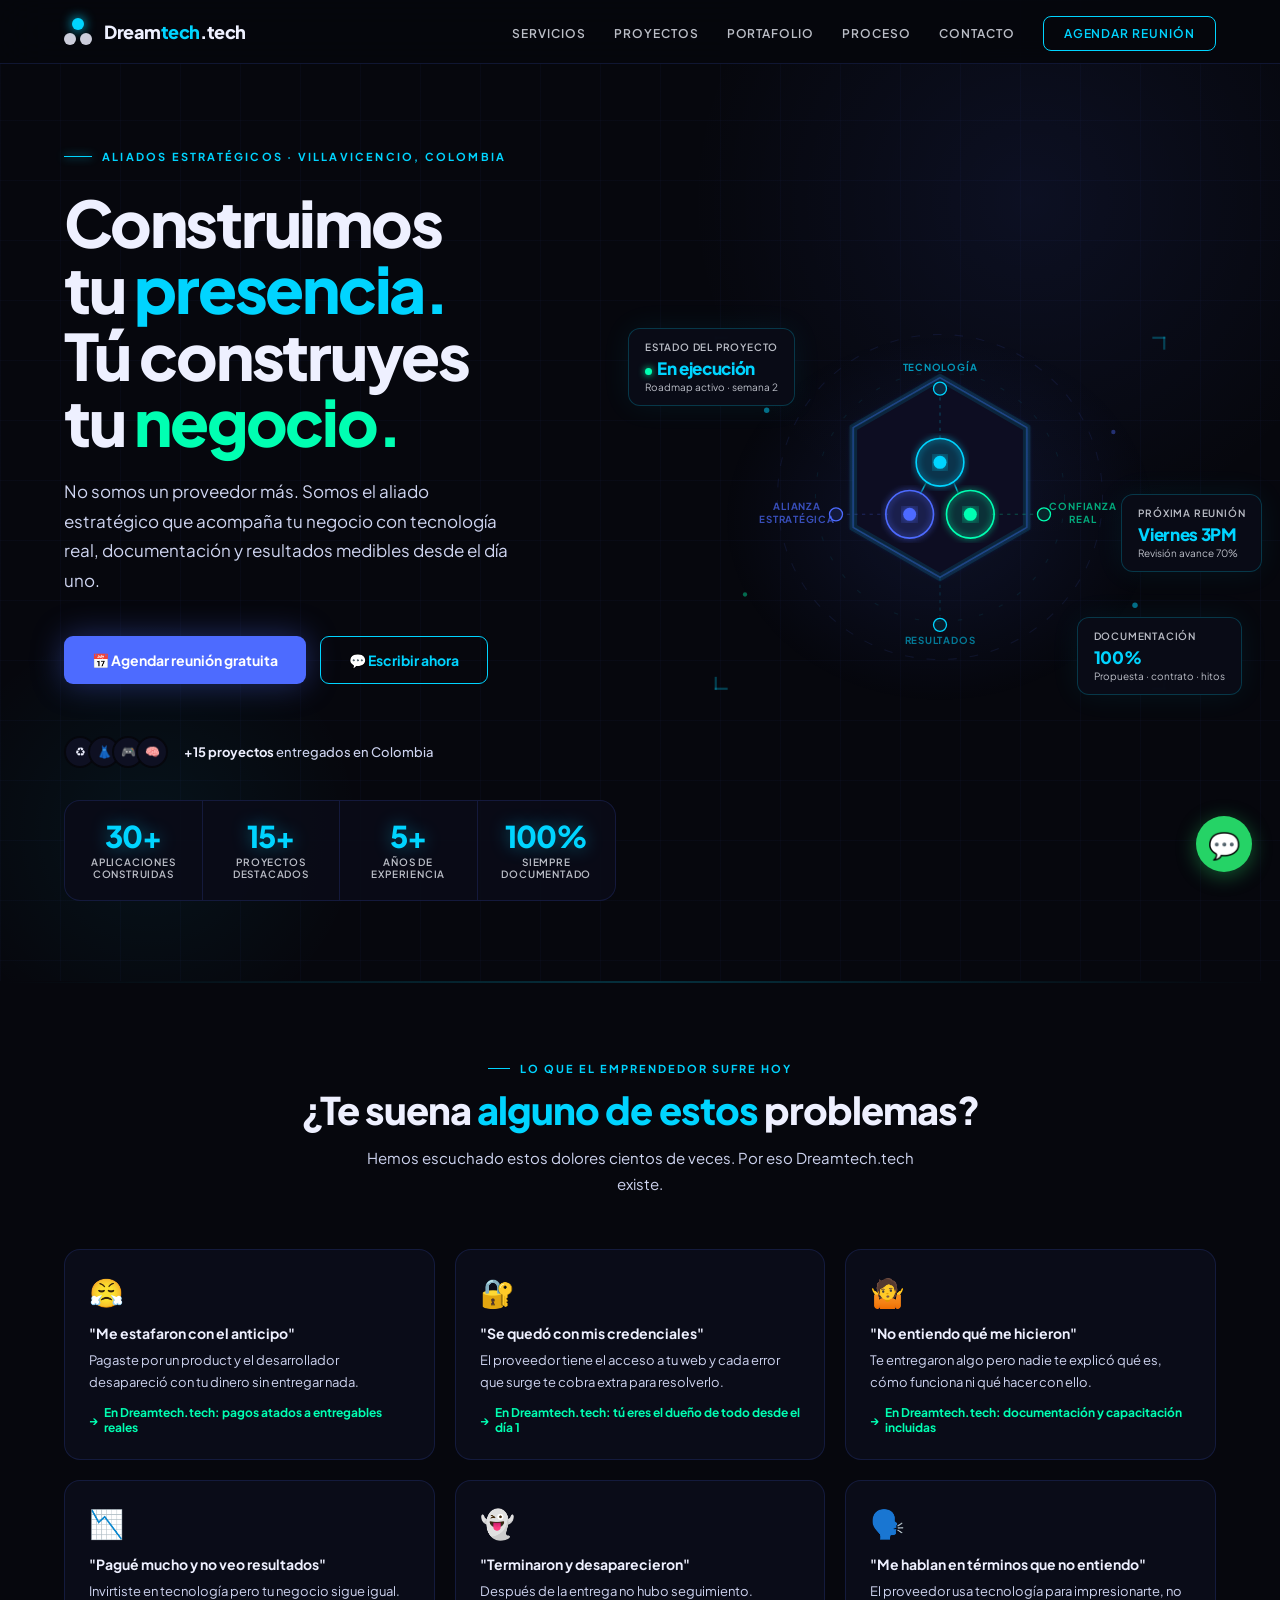
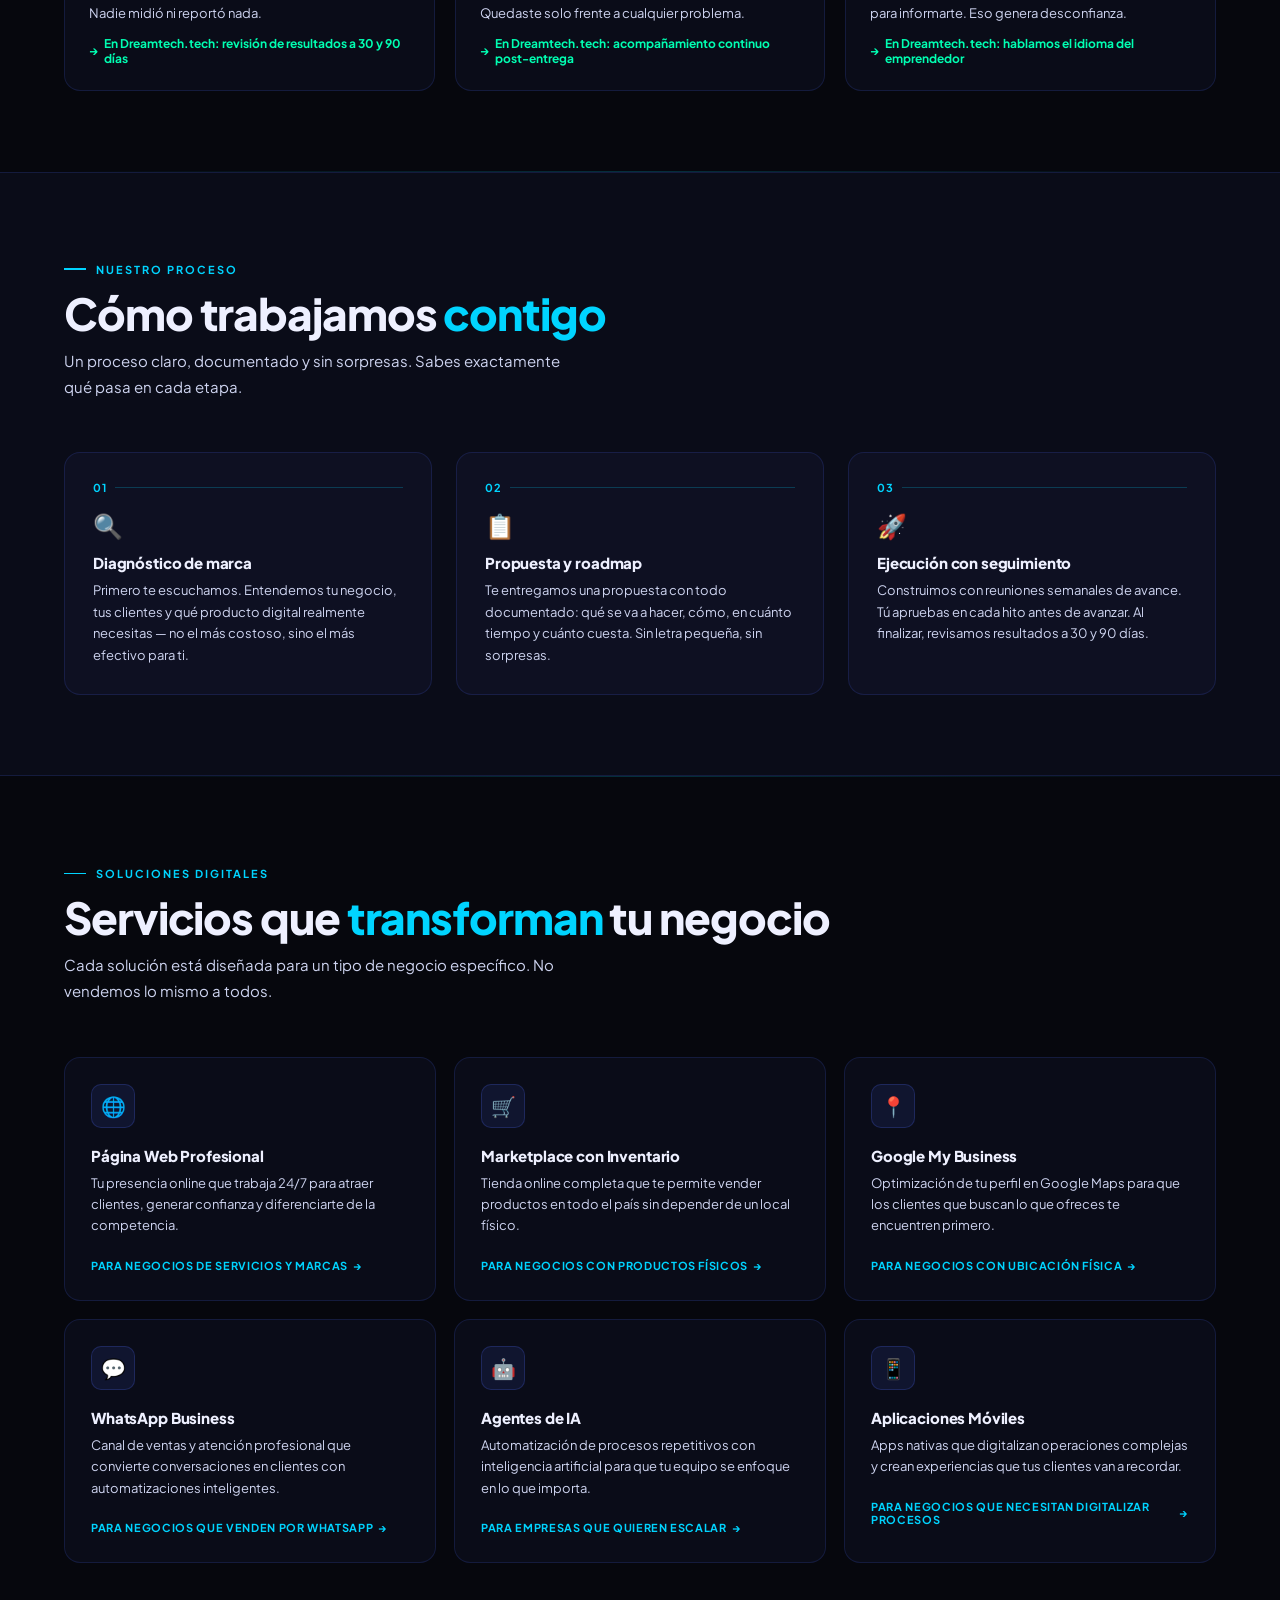
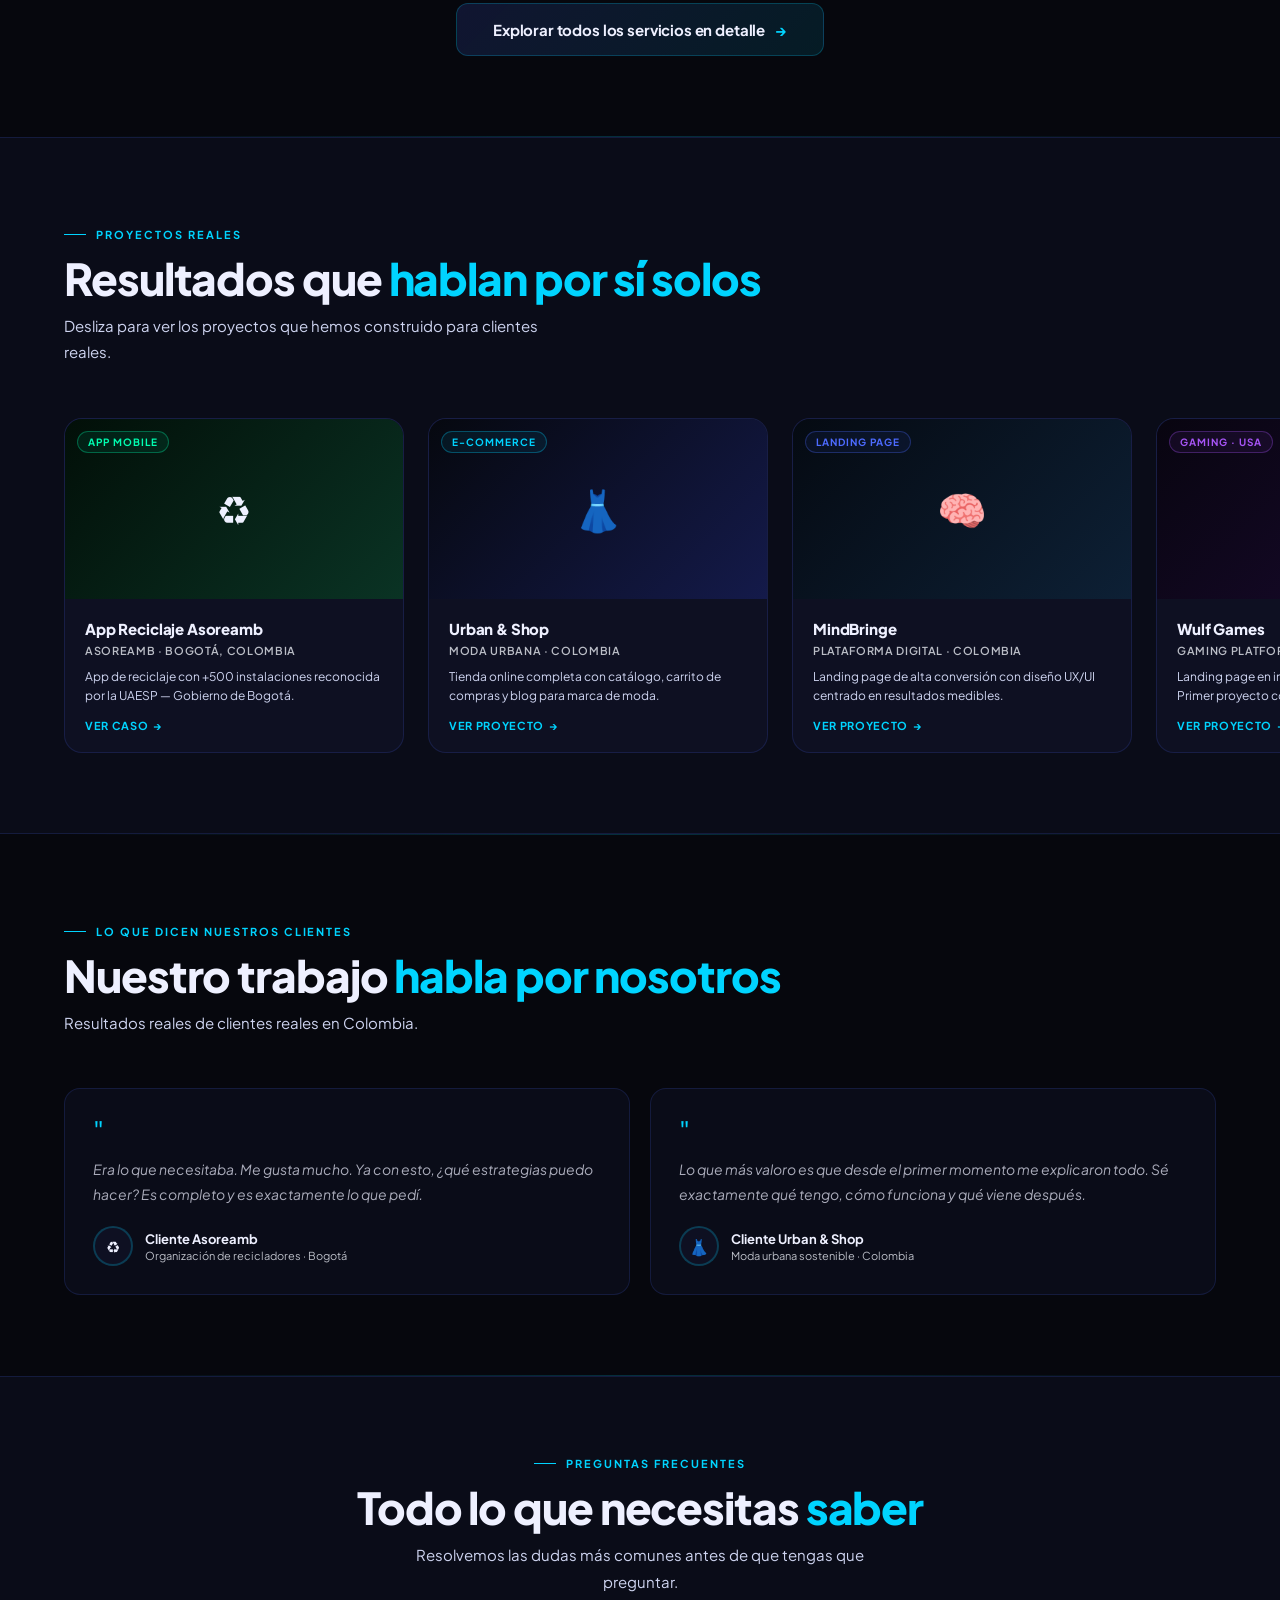
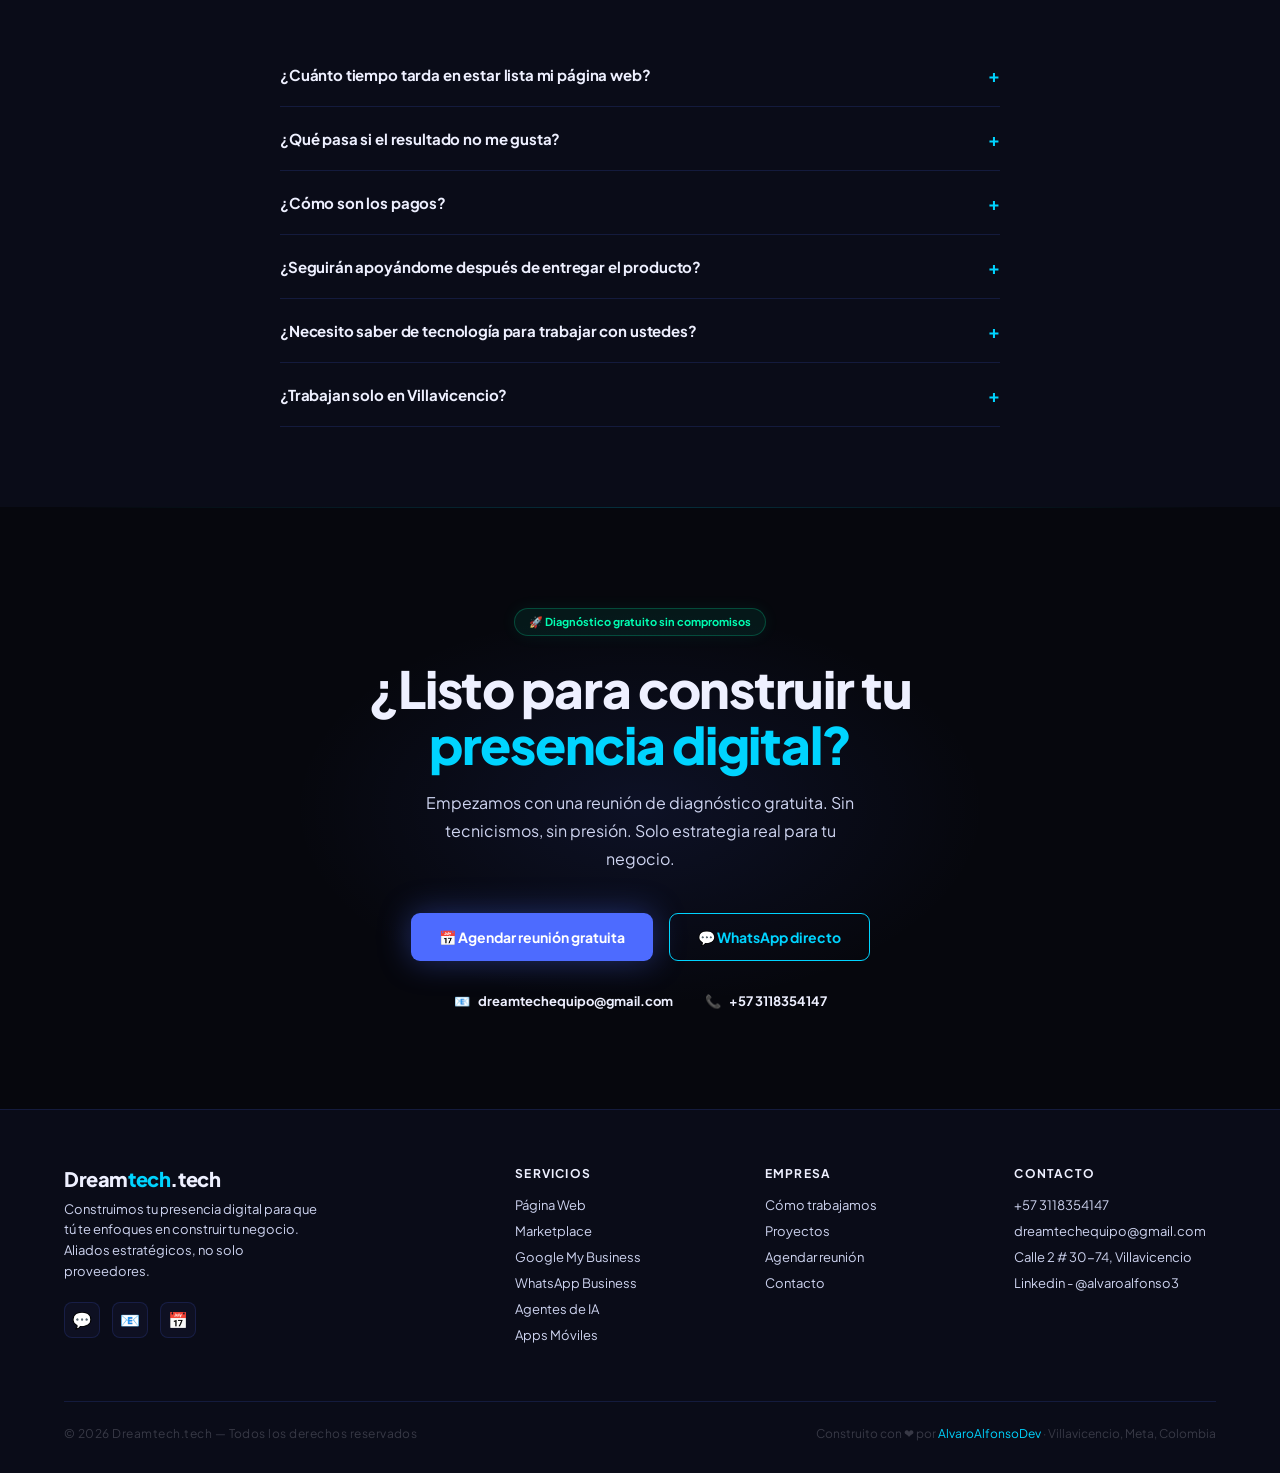
==== commit 67adb704: "actualizacion" ====
--- a/index.html
+++ b/index.html
@@ -104,7 +104,7 @@
   <a href="https://wa.link/dwj8ik" target="_blank" class="wa-float" aria-label="Contactar por WhatsApp">💬</a>
 
 <nav id="nav">
-  <a href="#" class="logo">
+  <a href="https://dreamtech.tech/" class="logo">
     <div class="logo-sym">
       <div class="ld ld-t"></div>
       <div class="ld-r"><div class="ld ld-b"></div><div class="ld ld-b"></div></div>
--- a/css/index.css
+++ b/css/index.css
@@ -1,3 +1,4 @@
+/* REEMPLAZA ESTE BLOQUE EN EL INICIO DE TU CSS */
 :root {
   --bg: #06070D;
   --bg2: #0A0C18;
@@ -6,8 +7,11 @@
   --cyan: #00D4FF;
   --green: #00FFB2;
   --white: #EEF0FF;
-  --gray: rgba(238,240,255,0.45);
-  --gray2: rgba(238,240,255,0.28);
+  
+  /* MEJORA DE CONTRASTE: Grises premium con excelente legibilidad en pantallas AMOLED/OLED */
+  --gray: #ced4f0;   /* Párrafos, subtítulos y descripciones principales */
+  --gray2: #bbbec7;  /* Enlaces del navbar sin hover, labels secundarios y textos pequeños */
+  
   --border: rgba(77,107,255,0.16);
   --border-c: rgba(0,212,255,0.22);
 }
@@ -1440,12 +1444,25 @@
   }
 }
 
-/* ── MOBILE ── */
+/* BUSCA TU BLOQUE FINAL @media(max-width: 1000px) Y ACTUALIZA ESTA SECCIÓN: */
 @media(max-width: 1000px) {
   nav { padding: 16px 20px; }
   nav.scrolled { padding: 12px 20px; }
-  .nav-links { display: none; }
-  .nav-mobile { display: block; }
+  
+  /* CORRECCIÓN: Evitamos que oculte la lista si el menú premium móvil está abierto */
+  .nav-links:not(.is-open) { 
+    display: none; 
+  }
+  
+  /* Forzamos que si tiene .is-open, use flex y no herede el display: none */
+  .nav-links.is-open {
+    display: flex !important;
+  }
+
+  /* Eliminamos el display: block de la clase vieja para que no choque con el .nav-toggle */
+  .nav-mobile { display: none !important; }
+  
+  /* El resto de tus componentes se mantienen idénticos y limpios */
   .hero { grid-template-columns: 1fr; padding: 110px 20px 60px; gap: 40px; }
   .hero-right { display: none; }
   .hero-stats { grid-template-columns: repeat(2, 1fr); }
